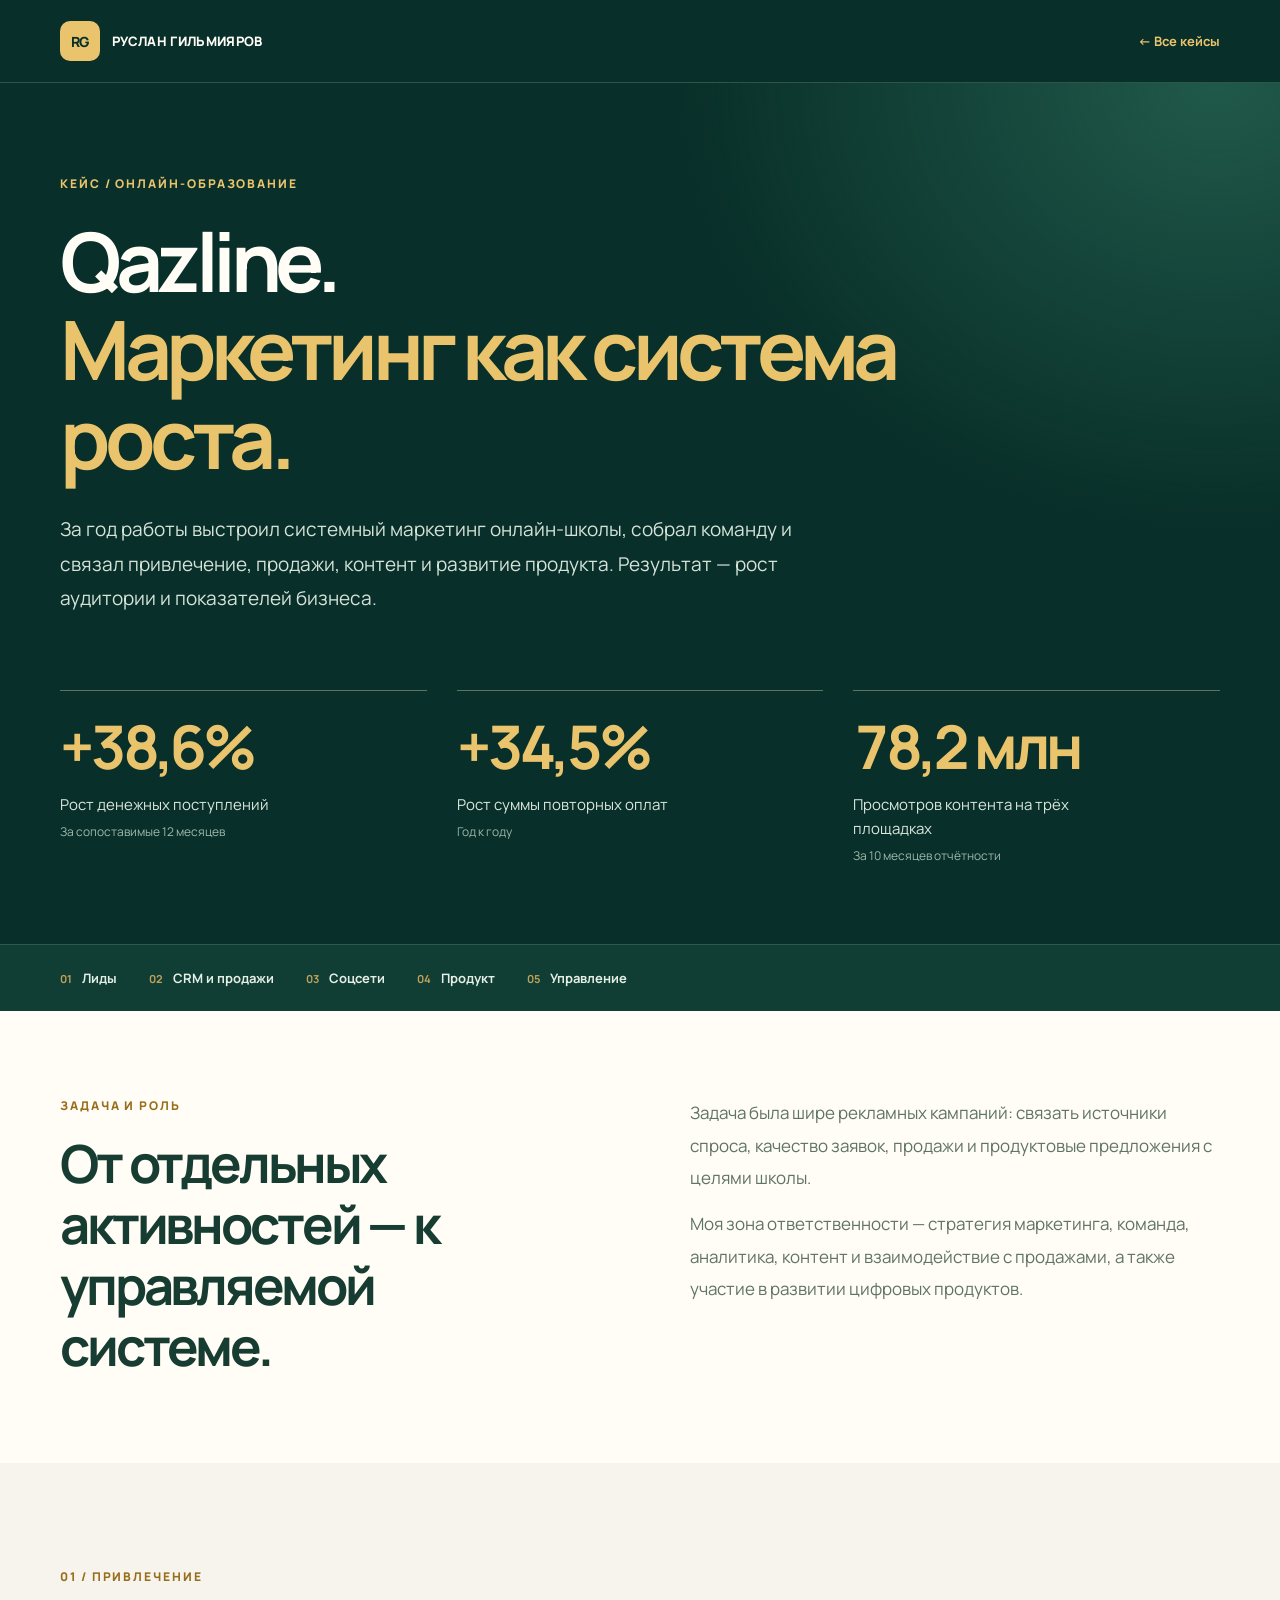
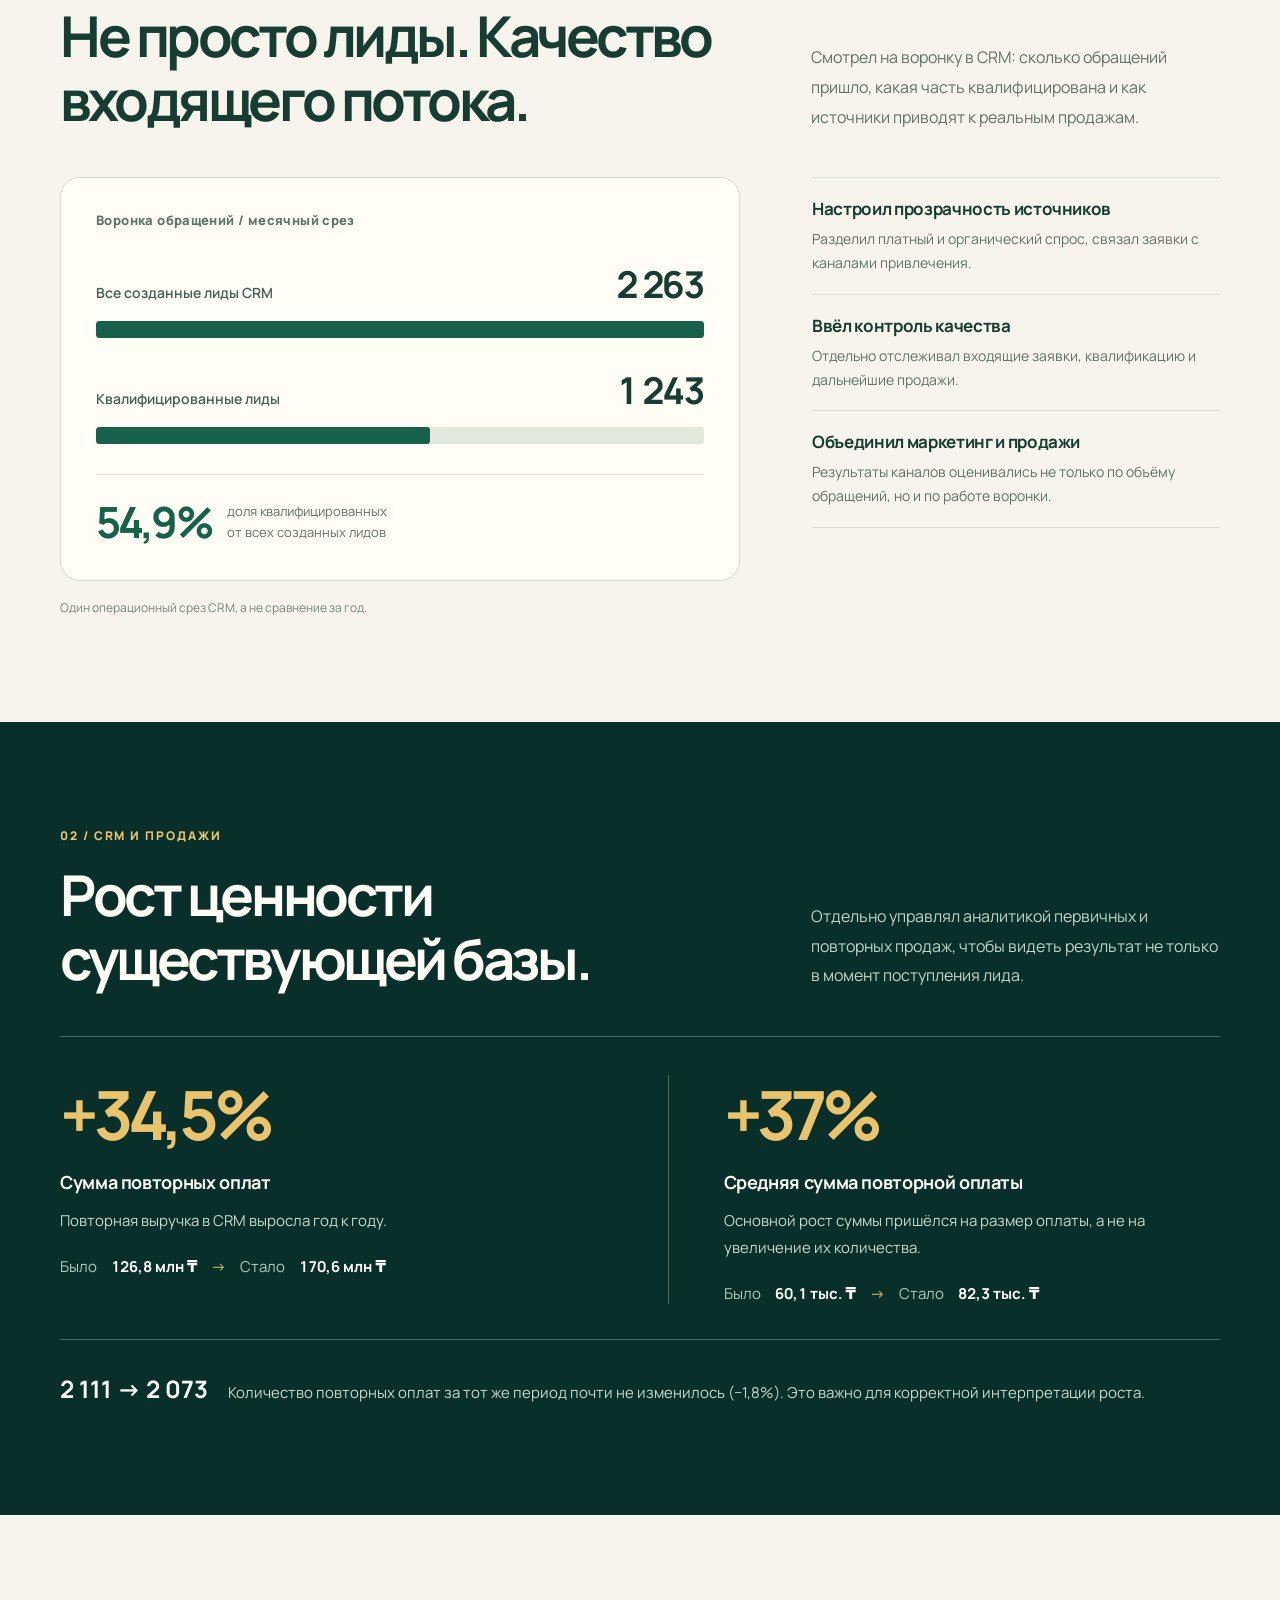
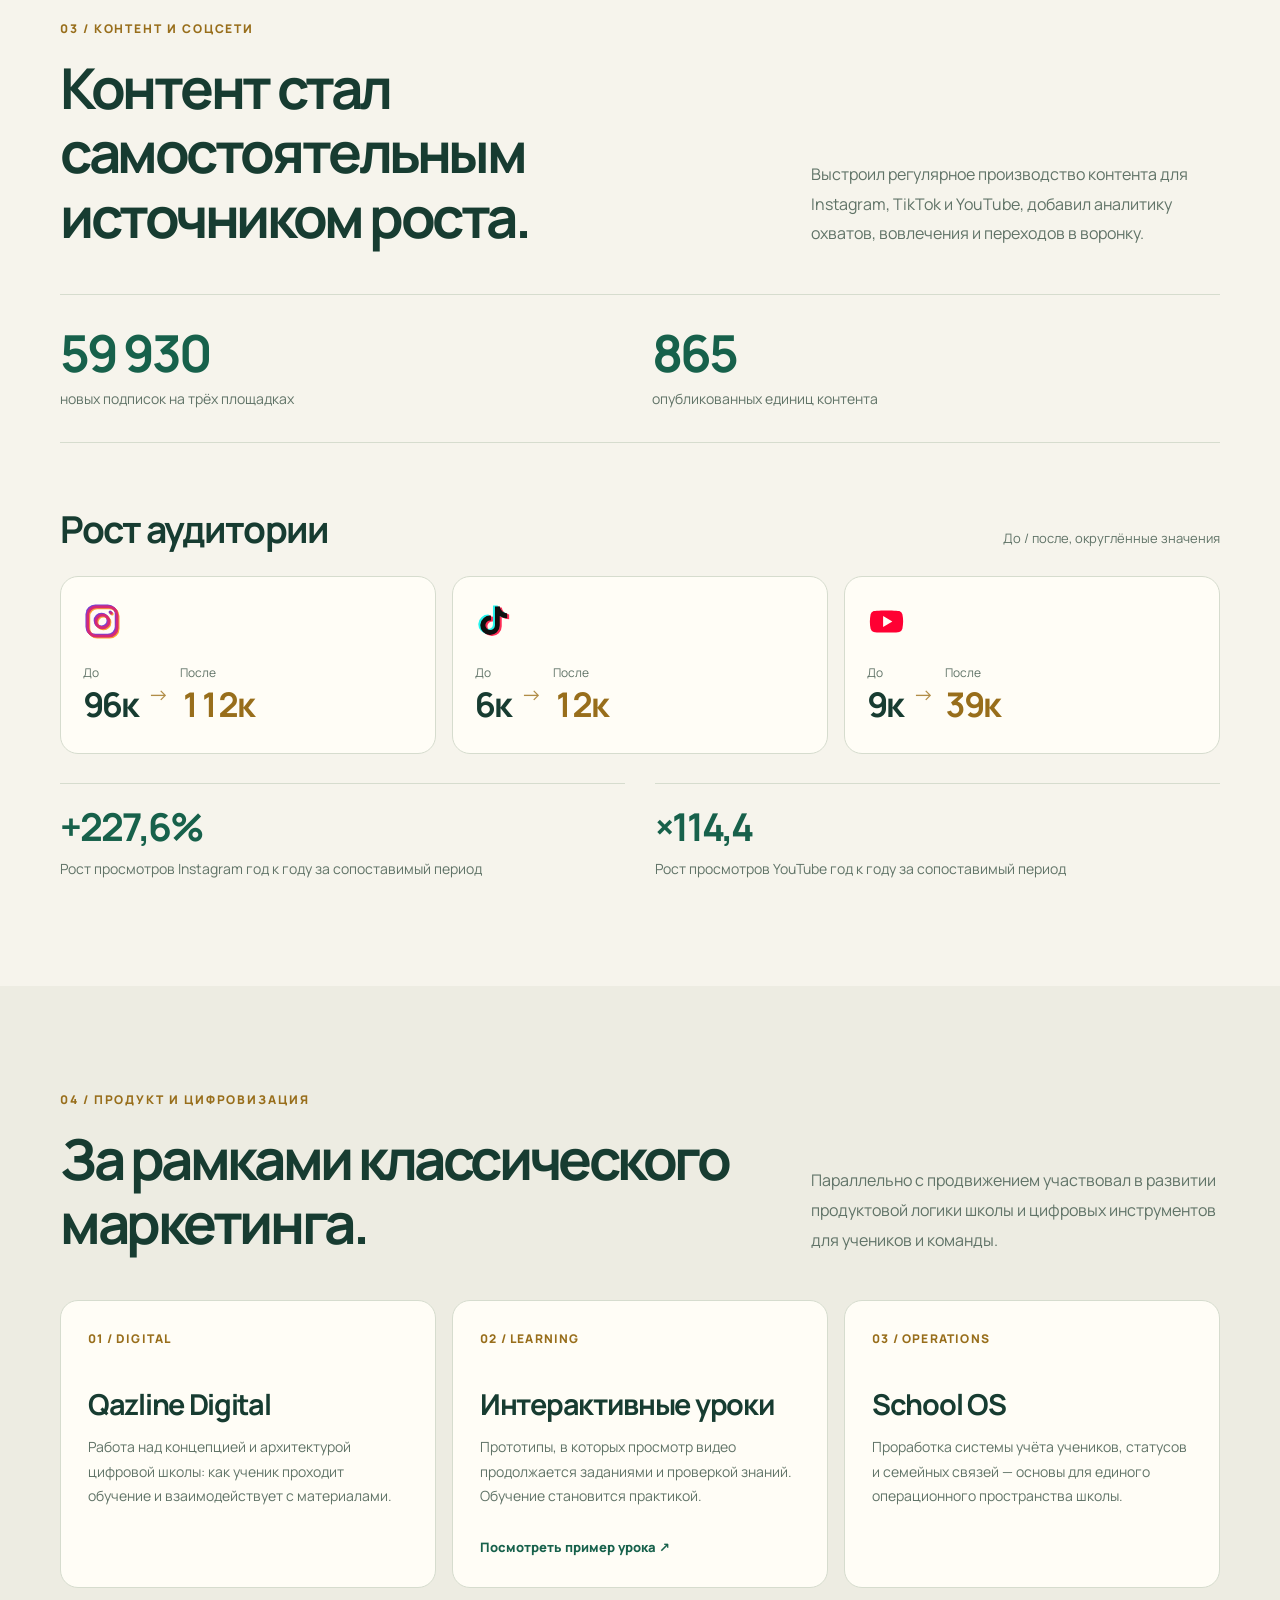
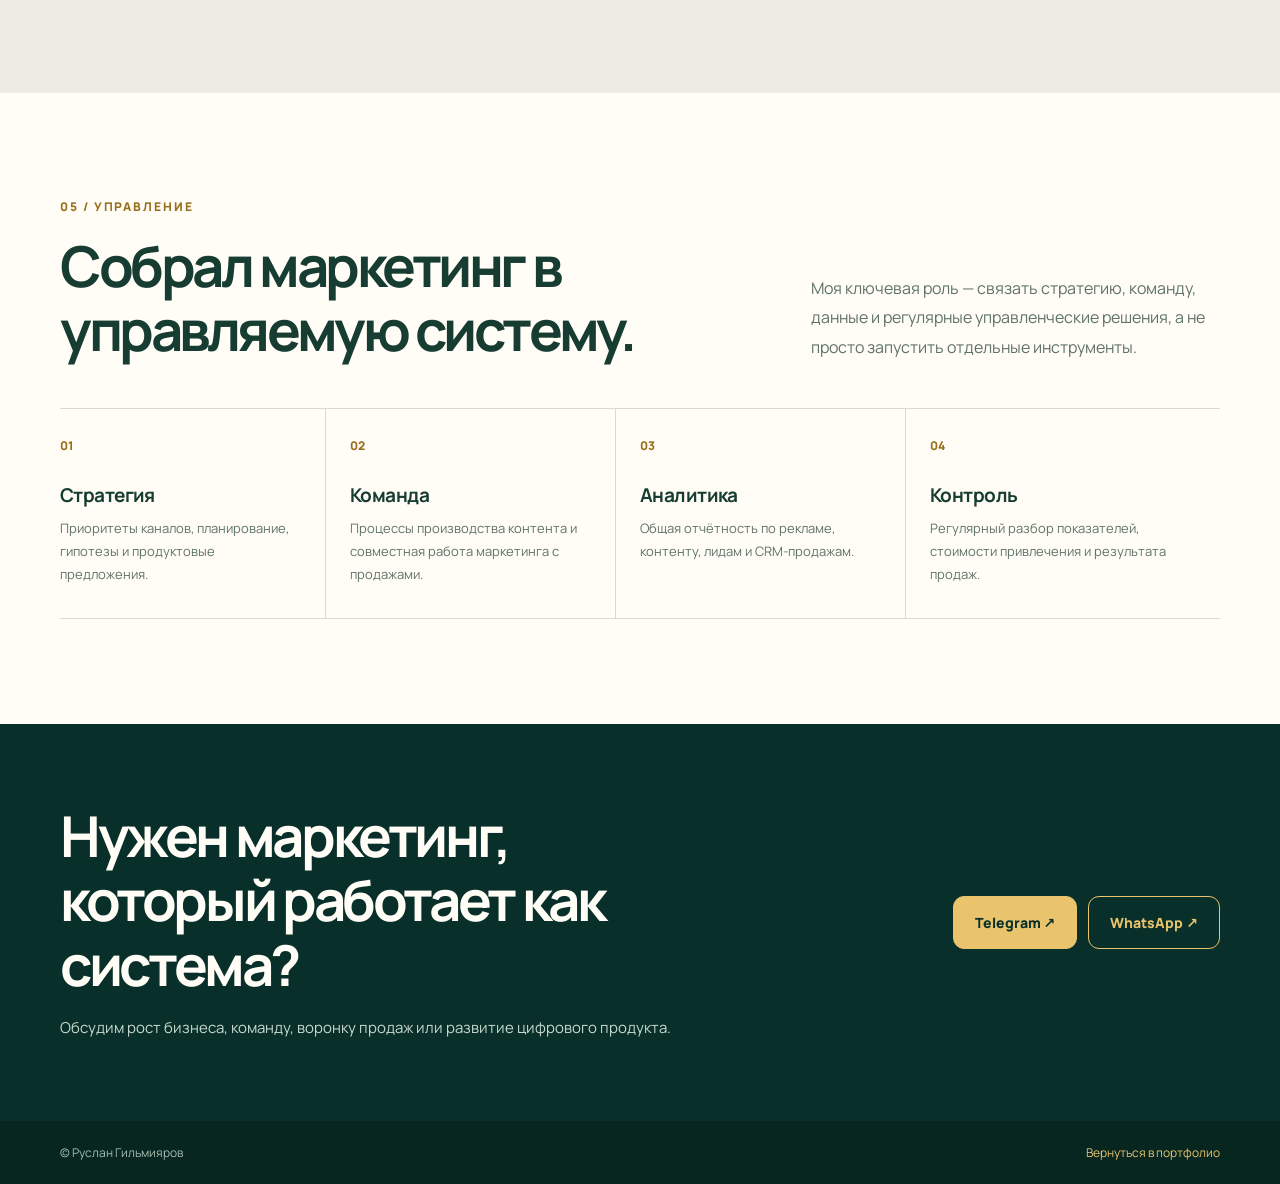
==== cases/qazline/index.html @ 99991730 "Restructure Qazline case around leads, CRM, social growth, product and management" ====
<!doctype html>
<html lang="ru">
<head>
  <meta charset="utf-8">
  <meta name="viewport" content="width=device-width, initial-scale=1">
  <meta name="theme-color" content="#082f29">
  <meta name="description" content="Qazline — кейс Руслана Гильмиярова: системный маркетинг онлайн-школы, лидогенерация, CRM и продажи, контент, цифровой продукт и команда.">
  <meta property="og:type" content="article">
  <meta property="og:locale" content="ru_RU">
  <meta property="og:url" content="https://gilmiyaroff.github.io/gilmiyarov/cases/qazline/">
  <meta property="og:title" content="Qazline — маркетинг как система роста">
  <meta property="og:description" content="Как выстраивал маркетинг онлайн-школы: от качества лидов и повторных продаж до контента и цифрового продукта.">
  <meta property="og:image" content="https://gilmiyaroff.github.io/gilmiyarov/og-image.PNG">
  <link rel="canonical" href="https://gilmiyaroff.github.io/gilmiyarov/cases/qazline/">
  <title>Qazline — кейс Руслана Гильмиярова</title>
  <link rel="preconnect" href="https://fonts.googleapis.com">
  <link rel="preconnect" href="https://fonts.gstatic.com" crossorigin>
  <link href="https://fonts.googleapis.com/css2?family=Manrope:wght@400;500;600;700;800&display=swap" rel="stylesheet">
  <style>
    :root{--pine:#082f29;--pine-2:#10483c;--pine-3:#17614b;--ink:#173c31;--muted:#607367;--gold:#eac46d;--gold-dark:#986e1b;--cream:#f6f4ec;--cream-2:#edece2;--line:#d6dcce;--white:#fffdf6;scroll-behavior:smooth}
    *,*:before,*:after{box-sizing:border-box}
    body{margin:0;background:var(--cream);color:var(--ink);font-family:Manrope,system-ui,-apple-system,"Segoe UI",sans-serif;-webkit-font-smoothing:antialiased}
    a{color:inherit;text-decoration:none}a:focus-visible{outline:3px solid var(--gold);outline-offset:5px}
    .wrap{width:min(1160px,calc(100% - 72px));margin-inline:auto}
    .top{background:var(--pine);color:var(--white);border-bottom:1px solid #2d5649}
    .top .wrap{display:flex;align-items:center;justify-content:space-between;gap:20px;min-height:82px}
    .brand{display:inline-flex;align-items:center;gap:12px;font-size:13px;font-weight:800;letter-spacing:.025em}
    .mark{display:grid;place-items:center;width:40px;height:40px;border-radius:10px;background:var(--gold);color:var(--pine);font-size:14px;letter-spacing:-.07em}
    .return{font-size:13px;font-weight:700;color:var(--gold);white-space:nowrap}
    .return:hover{color:#fff}
    .hero{color:var(--white);background:radial-gradient(ellipse 65% 80% at 95% 0%,#205949 0%,transparent 65%),var(--pine);padding:92px 0 79px;overflow:hidden}
    .eyebrow,.section-index{font-size:12px;font-weight:800;letter-spacing:.16em;text-transform:uppercase}
    .eyebrow{color:var(--gold);margin:0 0 25px}
    h1,h2,h3,p{margin-top:0}
    h1{max-width:1020px;font-size:clamp(47px,6.4vw,87px);letter-spacing:-.067em;line-height:1.08;margin:0}
    h1 span{color:var(--gold)}
    .hero-lead{max-width:780px;font-size:clamp(16px,1.7vw,19px);line-height:1.8;color:#d6e3d9;margin:30px 0 0}
    .hero-results{display:grid;grid-template-columns:repeat(3,minmax(0,1fr));gap:30px;margin-top:75px}
    .hero-stat{border-top:1px solid #5f745c;padding-top:22px;min-width:0}
    .hero-stat strong{display:block;font-size:clamp(39px,4.7vw,64px);letter-spacing:-.068em;line-height:1.12;color:var(--gold);font-variant-numeric:tabular-nums}
    .hero-stat p{max-width:280px;font-size:15px;line-height:1.6;color:#dbe7dd;margin:13px 0 0}
    .hero-stat small{display:block;margin-top:6px;color:#9eb8aa;font-size:12px;line-height:1.5}
    .jump{background:#103e34;color:#e4eee5;border-top:1px solid #31574d}
    .jump .wrap{display:flex;align-items:center;gap:32px;min-height:66px;overflow-x:auto;scrollbar-width:none}
    .jump .wrap::-webkit-scrollbar{display:none}
    .jump a{display:inline-flex;align-items:center;gap:10px;white-space:nowrap;font-size:13px;font-weight:700;padding:19px 0}
    .jump a:hover{color:var(--gold)}.jump span{color:#bfa15b;font-size:11px}
    .section{padding:105px 0;scroll-margin-top:30px}
    .section:nth-of-type(even){background:var(--cream-2)}
    .section-head{display:grid;grid-template-columns:minmax(0,1.25fr) minmax(250px,.75fr);gap:70px;align-items:end;margin-bottom:45px}
    .section-index{color:var(--gold-dark);display:block;margin:0 0 19px}
    .section h2{font-size:clamp(36px,4.4vw,61px);line-height:1.14;letter-spacing:-.061em;margin:0;max-width:780px}
    .section-head p{font-size:16px;line-height:1.85;color:var(--muted);margin:0}
    .story{padding:86px 0;background:var(--white)}
    .story-grid{display:grid;grid-template-columns:1fr 1fr;gap:100px;align-items:start}
    .story h2{font-size:clamp(37px,4.1vw,57px);letter-spacing:-.06em;line-height:1.16;margin:0}
    .story p{color:var(--muted);font-size:17px;line-height:1.9;margin:0}
    .story p+p{margin-top:14px}
    .leads-area{display:grid;grid-template-columns:minmax(0,1.25fr) minmax(0,.75fr);gap:72px;align-items:start}
    .funnel{padding:33px 35px 34px;background:var(--white);border:1px solid var(--line);border-radius:20px}
    .minor-title{font-weight:800;font-size:13px;letter-spacing:.03em;color:var(--muted);margin-bottom:30px}
    .funnel-line+.funnel-line{margin-top:27px}
    .funnel-label{display:flex;justify-content:space-between;align-items:baseline;gap:20px;margin-bottom:12px}
    .funnel-label span{font-size:14px;font-weight:600;color:#426053}
    .funnel-label strong{font-size:clamp(27px,3vw,37px);letter-spacing:-.06em;font-variant-numeric:tabular-nums}
    .funnel-track{height:17px;background:#e1e9db;border-radius:3px;overflow:hidden}
    .funnel-track b{display:block;height:100%;background:var(--pine-3);border-radius:3px}
    .funnel-line:first-of-type .funnel-track b{background:#9cbba7}
    .funnel-bottom{border-top:1px solid var(--line);margin-top:30px;padding-top:23px;display:flex;align-items:center;gap:15px}
    .funnel-bottom strong{font-size:43px;line-height:1.1;color:var(--pine-3);letter-spacing:-.06em}
    .funnel-bottom span{font-size:13px;line-height:1.6;color:var(--muted)}
    .subnote{font-size:12px!important;line-height:1.6!important;color:#78877d!important;margin:17px 0 0!important}
    .action-list{padding:0;margin:0;list-style:none;border-top:1px solid var(--line)}
    .action-list li{padding:19px 0;border-bottom:1px solid var(--line)}
    .action-list strong{display:block;font-size:17px;letter-spacing:-.02em;margin-bottom:7px}
    .action-list span{display:block;font-size:14px;line-height:1.7;color:var(--muted)}
    .sales{background:var(--pine)!important;color:var(--white)}
    .sales .section-index{color:var(--gold)}.sales .section-head p{color:#c0d4c7}
    .sales-main{display:grid;grid-template-columns:1fr 1fr;gap:55px;padding:38px 0 35px;border-top:1px solid #466b5e;border-bottom:1px solid #466b5e}
    .sales-main article{min-width:0}
    .sales-main article+article{border-left:1px solid #466b5e;padding-left:55px}
    .sales-main strong{display:block;color:var(--gold);font-size:clamp(48px,5.3vw,73px);letter-spacing:-.075em;line-height:1.15}
    .sales-main h3{font-size:18px;letter-spacing:-.02em;margin:17px 0 13px}
    .sales-main p{font-size:15px;line-height:1.8;color:#c7d9cd;margin:0}
    .before-after{display:flex;align-items:center;gap:14px;flex-wrap:wrap;margin-top:22px;font-size:15px}
    .before-after span{color:#adccba}.before-after b{color:#fff;font-variant-numeric:tabular-nums}
    .before-after i{font-style:normal;color:var(--gold)}
    .sales-note{display:flex;align-items:baseline;gap:20px;margin-top:27px;color:#c7d9cd;font-size:15px;line-height:1.8}
    .sales-note b{font-size:24px;white-space:nowrap;color:#fff}
    .social{background:var(--cream)!important}
    .social-proof{display:grid;grid-template-columns:repeat(2,minmax(0,1fr));gap:24px;padding:29px 0 34px;border-top:1px solid var(--line);border-bottom:1px solid var(--line)}
    .social-proof strong{display:block;color:var(--pine-3);font-size:clamp(34px,4vw,51px);letter-spacing:-.06em;line-height:1.12}
    .social-proof span{display:block;color:var(--muted);font-size:14px;margin-top:8px}
    .subhead{display:flex;justify-content:space-between;align-items:baseline;gap:16px;margin:64px 0 24px}
    .subhead h3{font-size:clamp(27px,2.9vw,39px);line-height:1.2;letter-spacing:-.05em;margin:0}
    .subhead p{font-size:13px;color:var(--muted);margin:0}
    .social-grid{display:grid;grid-template-columns:repeat(3,minmax(0,1fr));gap:16px}
    .social-card{border:1px solid var(--line);background:var(--white);border-radius:18px;padding:25px 22px 29px;min-width:0}
    .social-logo{width:39px;height:39px;display:grid;place-items:center;margin-bottom:23px}
    .social-logo svg{display:block;width:37px;height:37px}
    .instagram{color:#d62976}.instagram svg{filter:drop-shadow(1px 1px 0 #f9a536) drop-shadow(-1px -1px 0 #7c3fcf)}
    .tiktok{color:#101010}.tiktok svg{filter:drop-shadow(-2px -1px 0 #25f4ee) drop-shadow(2px 1px 0 #fe2c55)}
    .youtube{color:#ff0033}
    .follow-compare{display:flex;align-items:end;gap:11px;flex-wrap:wrap}
    .follow-compare div{min-width:0}
    .follow-compare span{display:block;color:var(--muted);font-size:12px;margin-bottom:4px}
    .follow-compare strong{font-size:clamp(24px,2.9vw,34px);letter-spacing:-.06em;line-height:1.16;white-space:nowrap;font-variant-numeric:tabular-nums}
    .follow-compare div:last-child strong{color:var(--gold-dark)}
    .follow-compare i{color:#b18d47;font-size:21px;font-style:normal;align-self:center}
    .social-views{margin-top:29px;display:grid;grid-template-columns:1fr 1fr;gap:30px}
    .view-stat{padding-top:20px;border-top:1px solid var(--line)}
    .view-stat strong{font-size:clamp(29px,3vw,42px);line-height:1.2;letter-spacing:-.055em;color:var(--pine-3)}
    .view-stat span{display:block;margin-top:7px;color:var(--muted);font-size:14px;line-height:1.7}
    .product{background:var(--cream-2)!important}
    .product-list{display:grid;grid-template-columns:repeat(3,minmax(0,1fr));gap:16px}
    .product-item{padding:29px 27px 31px;background:var(--white);border:1px solid var(--line);border-radius:18px;display:flex;flex-direction:column;min-height:288px}
    .product-item .count{font-size:12px;font-weight:800;color:var(--gold-dark);letter-spacing:.1em}
    .product-item h3{font-size:clamp(22px,2.25vw,29px);letter-spacing:-.045em;line-height:1.25;margin:39px 0 13px}
    .product-item p{font-size:14px;line-height:1.75;color:var(--muted);margin:0}
    .product-item a{font-size:13px;font-weight:800;color:var(--pine-3);margin-top:auto;padding-top:19px}
    .system{background:var(--white)!important}
    .system-flow{display:grid;grid-template-columns:repeat(4,minmax(0,1fr));gap:0;border-top:1px solid var(--line);border-bottom:1px solid var(--line)}
    .system-step{padding:28px 28px 32px 0;min-width:0}
    .system-step:not(:last-child){border-right:1px solid var(--line);margin-right:24px}
    .system-step .no{display:block;font-size:12px;font-weight:800;color:var(--gold-dark);margin-bottom:29px}
    .system-step h3{font-size:19px;line-height:1.3;letter-spacing:-.03em;margin:0 0 10px}
    .system-step p{font-size:13px;line-height:1.75;color:var(--muted);margin:0}
    .closing{padding:80px 0;background:var(--pine);color:var(--white)}
    .closing .wrap{display:flex;align-items:center;justify-content:space-between;gap:40px}
    .closing h2{max-width:610px;font-size:clamp(33px,4.4vw,59px);letter-spacing:-.06em;line-height:1.15;margin:0 0 16px}
    .closing p{font-size:15px;color:#c6d8cc;line-height:1.8;max-width:620px;margin:0}
    .actions{display:flex;flex-wrap:wrap;gap:11px}
    .btn{min-height:53px;display:inline-flex;align-items:center;justify-content:center;padding:12px 21px;border:1px solid var(--gold);border-radius:11px;font-weight:800;font-size:14px;white-space:nowrap;transition:transform .2s,background .2s}
    .btn:hover{transform:translateY(-2px)}.btn.primary{background:var(--gold);color:var(--pine)}.btn.secondary{color:var(--gold)}
    .foot{padding:23px 0;background:#06261f;color:#a7bdaf;font-size:12px}
    .foot .wrap{display:flex;align-items:center;justify-content:space-between;gap:20px}.foot a{color:var(--gold)}
    @media(max-width:950px){.wrap{width:min(100% - 44px,1160px)}.section-head{gap:40px}.leads-area{gap:32px}.story-grid{gap:50px}.product-item{padding:25px 20px}.system-step{padding-right:17px}.system-step:not(:last-child){margin-right:17px}}
    @media(max-width:720px){.wrap{width:calc(100% - 38px)}.hero{padding:65px 0 63px}.hero-results{gap:15px;margin-top:54px}.hero-stat strong{font-size:clamp(29px,6vw,41px)}.hero-stat p{font-size:12px}.hero-stat small{font-size:11px}.jump .wrap{gap:24px}.story,.section{padding:67px 0}.story-grid,.section-head,.leads-area{grid-template-columns:1fr;gap:26px}.section-head{margin-bottom:31px}.story p{font-size:15px}.sales-main{gap:25px}.sales-main article+article{padding-left:25px}.social-grid{gap:9px}.social-card{padding:19px 12px 23px}.social-logo{margin-bottom:18px}.follow-compare{gap:5px}.follow-compare strong{font-size:clamp(22px,4.2vw,29px)}.follow-compare span{font-size:11px}.follow-compare i{font-size:16px}.product-list{grid-template-columns:1fr}.product-item{min-height:0;padding:25px}.product-item h3{margin:23px 0 9px}.system-flow{grid-template-columns:repeat(2,minmax(0,1fr))}.system-step{padding:25px 15px 25px 0}.system-step:not(:last-child){margin-right:0;border-right:0}.system-step:nth-child(odd){border-right:1px solid var(--line);padding-right:20px}.system-step:nth-child(even){padding-left:20px}.system-step:nth-child(-n+2){border-bottom:1px solid var(--line)}.system-step .no{margin-bottom:15px}.closing .wrap{flex-direction:column;align-items:flex-start}.closing{padding:68px 0}}
    @media(max-width:480px){.top .wrap{min-height:69px}.brand{font-size:11px;gap:8px}.mark{width:34px;height:34px;font-size:12px}.return{font-size:11px}.hero h1{font-size:clamp(42px,10vw,54px)}.hero-lead{font-size:15px;line-height:1.75}.hero-results{grid-template-columns:1fr 1fr;row-gap:21px}.hero-stat:last-child{grid-column:1/-1}.hero-stat:last-child strong{font-size:43px}.hero-stat{padding-top:16px}.hero-stat strong{font-size:clamp(34px,8vw,42px)}.section h2,.story h2{font-size:clamp(34px,9vw,45px)}.funnel{padding:25px 21px}.funnel-label strong{font-size:30px}.sales-main{grid-template-columns:1fr;gap:32px}.sales-main article+article{padding-left:0;border-left:0;border-top:1px solid #466b5e;padding-top:30px}.sales-main strong{font-size:58px}.sales-note{flex-direction:column;gap:6px}.social-grid{gap:6px}.social-card{padding:17px 7px;border-radius:12px}.social-logo{width:30px;height:30px;margin-bottom:14px}.social-logo svg{width:29px;height:29px}.follow-compare{flex-direction:column;align-items:flex-start;gap:3px}.follow-compare div{display:flex;gap:5px;align-items:baseline}.follow-compare span{margin:0;font-size:10px}.follow-compare strong{font-size:clamp(20px,5vw,25px)}.follow-compare i{transform:rotate(90deg);font-size:13px;margin-left:15px;line-height:1}.subhead{align-items:flex-start;flex-direction:column;gap:8px;margin-top:48px}.social-proof{gap:14px}.social-proof strong{font-size:32px}.social-views{gap:15px}.view-stat strong{font-size:29px}.view-stat span{font-size:12px}.foot .wrap{flex-wrap:wrap}}
    @media(prefers-reduced-motion:reduce){:root{scroll-behavior:auto}.btn{transition:none}}
  </style>
</head>
<body>
  <header class="top">
    <div class="wrap">
      <a class="brand" href="../../" aria-label="Руслан Гильмияров — портфолио"><span class="mark" aria-hidden="true">RG</span><span>РУСЛАН ГИЛЬМИЯРОВ</span></a>
      <a class="return" href="../../#cases">← Все кейсы</a>
    </div>
  </header>
  <main>
    <section class="hero" aria-labelledby="title">
      <div class="wrap">
        <p class="eyebrow">Кейс / Онлайн-образование</p>
        <h1 id="title">Qazline.<br><span>Маркетинг как система роста.</span></h1>
        <p class="hero-lead">За год работы выстроил системный маркетинг онлайн-школы, собрал команду и связал привлечение, продажи, контент и развитие продукта. Результат — рост аудитории и показателей бизнеса.</p>
        <div class="hero-results" aria-label="Ключевые результаты">
          <div class="hero-stat"><strong>+38,6%</strong><p>Рост денежных поступлений</p><small>За сопоставимые 12 месяцев</small></div>
          <div class="hero-stat"><strong>+34,5%</strong><p>Рост суммы повторных оплат</p><small>Год к году</small></div>
          <div class="hero-stat"><strong>78,2 млн</strong><p>Просмотров контента на трёх площадках</p><small>За 10 месяцев отчётности</small></div>
        </div>
      </div>
    </section>
    <nav class="jump" aria-label="Разделы кейса"><div class="wrap">
      <a href="#leads"><span>01</span> Лиды</a>
      <a href="#sales"><span>02</span> CRM и продажи</a>
      <a href="#social"><span>03</span> Соцсети</a>
      <a href="#product"><span>04</span> Продукт</a>
      <a href="#system"><span>05</span> Управление</a>
    </div></nav>
    <section class="story" aria-labelledby="story-title">
      <div class="wrap story-grid">
        <div><span class="section-index">Задача и роль</span><h2 id="story-title">От отдельных активностей — к управляемой системе.</h2></div>
        <div>
          <p>Задача была шире рекламных кампаний: связать источники спроса, качество заявок, продажи и продуктовые предложения с целями школы.</p>
          <p>Моя зона ответственности — стратегия маркетинга, команда, аналитика, контент и взаимодействие с продажами, а также участие в развитии цифровых продуктов.</p>
        </div>
      </div>
    </section>
    <section class="section" id="leads" aria-labelledby="leads-title">
      <div class="wrap">
        <div class="section-head">
          <div><span class="section-index">01 / Привлечение</span><h2 id="leads-title">Не просто лиды. Качество входящего потока.</h2></div>
          <p>Смотрел на воронку в CRM: сколько обращений пришло, какая часть квалифицирована и как источники приводят к реальным продажам.</p>
        </div>
        <div class="leads-area">
          <div>
            <div class="funnel" aria-label="Пример месячной воронки лидов">
              <div class="minor-title">Воронка обращений / месячный срез</div>
              <div class="funnel-line">
                <div class="funnel-label"><span>Все созданные лиды CRM</span><strong>2 263</strong></div>
                <div class="funnel-track"><b style="width:100%"></b></div>
              </div>
              <div class="funnel-line">
                <div class="funnel-label"><span>Квалифицированные лиды</span><strong>1 243</strong></div>
                <div class="funnel-track"><b style="width:54.9%"></b></div>
              </div>
              <div class="funnel-bottom"><strong>54,9%</strong><span>доля квалифицированных<br>от всех созданных лидов</span></div>
            </div>
            <p class="subnote">Один операционный срез CRM, а не сравнение за год.</p>
          </div>
          <ul class="action-list" aria-label="Что было сделано с лидогенерацией">
            <li><strong>Настроил прозрачность источников</strong><span>Разделил платный и органический спрос, связал заявки с каналами привлечения.</span></li>
            <li><strong>Ввёл контроль качества</strong><span>Отдельно отслеживал входящие заявки, квалификацию и дальнейшие продажи.</span></li>
            <li><strong>Объединил маркетинг и продажи</strong><span>Результаты каналов оценивались не только по объёму обращений, но и по работе воронки.</span></li>
          </ul>
        </div>
      </div>
    </section>
    <section class="section sales" id="sales" aria-labelledby="sales-title">
      <div class="wrap">
        <div class="section-head"><div><span class="section-index">02 / CRM и продажи</span><h2 id="sales-title">Рост ценности существующей базы.</h2></div><p>Отдельно управлял аналитикой первичных и повторных продаж, чтобы видеть результат не только в момент поступления лида.</p></div>
        <div class="sales-main">
          <article>
            <strong>+34,5%</strong>
            <h3>Сумма повторных оплат</h3>
            <p>Повторная выручка в CRM выросла год к году.</p>
            <div class="before-after"><span>Было</span><b>126,8 млн ₸</b><i>→</i><span>Стало</span><b>170,6 млн ₸</b></div>
          </article>
          <article>
            <strong>+37%</strong>
            <h3>Средняя сумма повторной оплаты</h3>
            <p>Основной рост суммы пришёлся на размер оплаты, а не на увеличение их количества.</p>
            <div class="before-after"><span>Было</span><b>60,1 тыс. ₸</b><i>→</i><span>Стало</span><b>82,3 тыс. ₸</b></div>
          </article>
        </div>
        <div class="sales-note"><b>2 111 → 2 073</b><span>Количество повторных оплат за тот же период почти не изменилось (−1,8%). Это важно для корректной интерпретации роста.</span></div>
      </div>
    </section>
    <section class="section social" id="social" aria-labelledby="social-title">
      <div class="wrap">
        <div class="section-head"><div><span class="section-index">03 / Контент и соцсети</span><h2 id="social-title">Контент стал самостоятельным источником роста.</h2></div><p>Выстроил регулярное производство контента для Instagram, TikTok и YouTube, добавил аналитику охватов, вовлечения и переходов в воронку.</p></div>
        <div class="social-proof">
          <div><strong>59 930</strong><span>новых подписок на трёх площадках</span></div>
          <div><strong>865</strong><span>опубликованных единиц контента</span></div>
        </div>
        <div class="subhead"><h3>Рост аудитории</h3><p>До / после, округлённые значения</p></div>
        <div class="social-grid">
          <article class="social-card" aria-label="Instagram: 96 тысяч до, 112 тысяч после">
            <div class="social-logo instagram" role="img" aria-label="Instagram"><svg viewBox="0 0 24 24" fill="none" stroke="currentColor" stroke-width="1.8" stroke-linecap="round" stroke-linejoin="round" aria-hidden="true"><rect x="2.5" y="2.5" width="19" height="19" rx="5.5"/><circle cx="12" cy="12" r="4.2"/><circle cx="17.6" cy="6.5" r="1" fill="currentColor" stroke="none"/></svg></div>
            <div class="follow-compare"><div><span>До</span><strong>96к</strong></div><i aria-hidden="true">→</i><div><span>После</span><strong>112к</strong></div></div>
          </article>
          <article class="social-card" aria-label="TikTok: 6 тысяч до, 12 тысяч после">
            <div class="social-logo tiktok" role="img" aria-label="TikTok"><svg viewBox="0 0 24 24" fill="currentColor" aria-hidden="true"><path d="M15.4 2.3h-3.1v12.1a3.1 3.1 0 1 1-2.6-3.05V8.2a6.3 6.3 0 1 0 5.7 6.25V8.4a8.1 8.1 0 0 0 4.8 1.55V6.8a5.2 5.2 0 0 1-4.8-4.5Z"/></svg></div>
            <div class="follow-compare"><div><span>До</span><strong>6к</strong></div><i aria-hidden="true">→</i><div><span>После</span><strong>12к</strong></div></div>
          </article>
          <article class="social-card" aria-label="YouTube: 9 тысяч до, 39 тысяч после">
            <div class="social-logo youtube" role="img" aria-label="YouTube"><svg viewBox="0 0 24 24" fill="currentColor" aria-hidden="true"><path d="M22.3 7.3a2.9 2.9 0 0 0-2-2.05C18.5 4.8 12 4.8 12 4.8s-6.5 0-8.3.45a2.9 2.9 0 0 0-2 2.05A30.3 30.3 0 0 0 1.2 12c0 1.57.17 3.15.5 4.7a2.9 2.9 0 0 0 2 2.05c1.8.45 8.3.45 8.3.45s6.5 0 8.3-.45a2.9 2.9 0 0 0 2-2.05 30.3 30.3 0 0 0 .5-4.7c0-1.57-.17-3.15-.5-4.7ZM9.8 15.5v-7l6 3.5-6 3.5Z"/></svg></div>
            <div class="follow-compare"><div><span>До</span><strong>9к</strong></div><i aria-hidden="true">→</i><div><span>После</span><strong>39к</strong></div></div>
          </article>
        </div>
        <div class="social-views">
          <div class="view-stat"><strong>+227,6%</strong><span>Рост просмотров Instagram год к году за сопоставимый период</span></div>
          <div class="view-stat"><strong>×114,4</strong><span>Рост просмотров YouTube год к году за сопоставимый период</span></div>
        </div>
      </div>
    </section>
    <section class="section product" id="product" aria-labelledby="product-title">
      <div class="wrap">
        <div class="section-head"><div><span class="section-index">04 / Продукт и цифровизация</span><h2 id="product-title">За рамками классического маркетинга.</h2></div><p>Параллельно с продвижением участвовал в развитии продуктовой логики школы и цифровых инструментов для учеников и команды.</p></div>
        <div class="product-list">
          <article class="product-item"><span class="count">01 / DIGITAL</span><h3>Qazline Digital</h3><p>Работа над концепцией и архитектурой цифровой школы: как ученик проходит обучение и взаимодействует с материалами.</p></article>
          <article class="product-item"><span class="count">02 / LEARNING</span><h3>Интерактивные уроки</h3><p>Прототипы, в которых просмотр видео продолжается заданиями и проверкой знаний. Обучение становится практикой.</p><a href="https://gilmiyaroff.github.io/qazline_test/" target="_blank" rel="noopener noreferrer">Посмотреть пример урока ↗</a></article>
          <article class="product-item"><span class="count">03 / OPERATIONS</span><h3>School OS</h3><p>Проработка системы учёта учеников, статусов и семейных связей — основы для единого операционного пространства школы.</p></article>
        </div>
      </div>
    </section>
    <section class="section system" id="system" aria-labelledby="system-title">
      <div class="wrap">
        <div class="section-head"><div><span class="section-index">05 / Управление</span><h2 id="system-title">Собрал маркетинг в управляемую систему.</h2></div><p>Моя ключевая роль — связать стратегию, команду, данные и регулярные управленческие решения, а не просто запустить отдельные инструменты.</p></div>
        <div class="system-flow">
          <div class="system-step"><span class="no">01</span><h3>Стратегия</h3><p>Приоритеты каналов, планирование, гипотезы и продуктовые предложения.</p></div>
          <div class="system-step"><span class="no">02</span><h3>Команда</h3><p>Процессы производства контента и совместная работа маркетинга с продажами.</p></div>
          <div class="system-step"><span class="no">03</span><h3>Аналитика</h3><p>Общая отчётность по рекламе, контенту, лидам и CRM-продажам.</p></div>
          <div class="system-step"><span class="no">04</span><h3>Контроль</h3><p>Регулярный разбор показателей, стоимости привлечения и результата продаж.</p></div>
        </div>
      </div>
    </section>
    <section class="closing" aria-labelledby="closing-title">
      <div class="wrap"><div><h2 id="closing-title">Нужен маркетинг, который работает как система?</h2><p>Обсудим рост бизнеса, команду, воронку продаж или развитие цифрового продукта.</p></div><div class="actions"><a class="btn primary" href="https://t.me/bul_gilmiyarov" target="_blank" rel="noopener noreferrer">Telegram ↗</a><a class="btn secondary" href="https://wa.me/77087778873" target="_blank" rel="noopener noreferrer">WhatsApp ↗</a></div></div>
    </section>
  </main>
  <footer class="foot"><div class="wrap"><span>© Руслан Гильмияров</span><a href="../../">Вернуться в портфолио</a></div></footer>
</body>
</html>
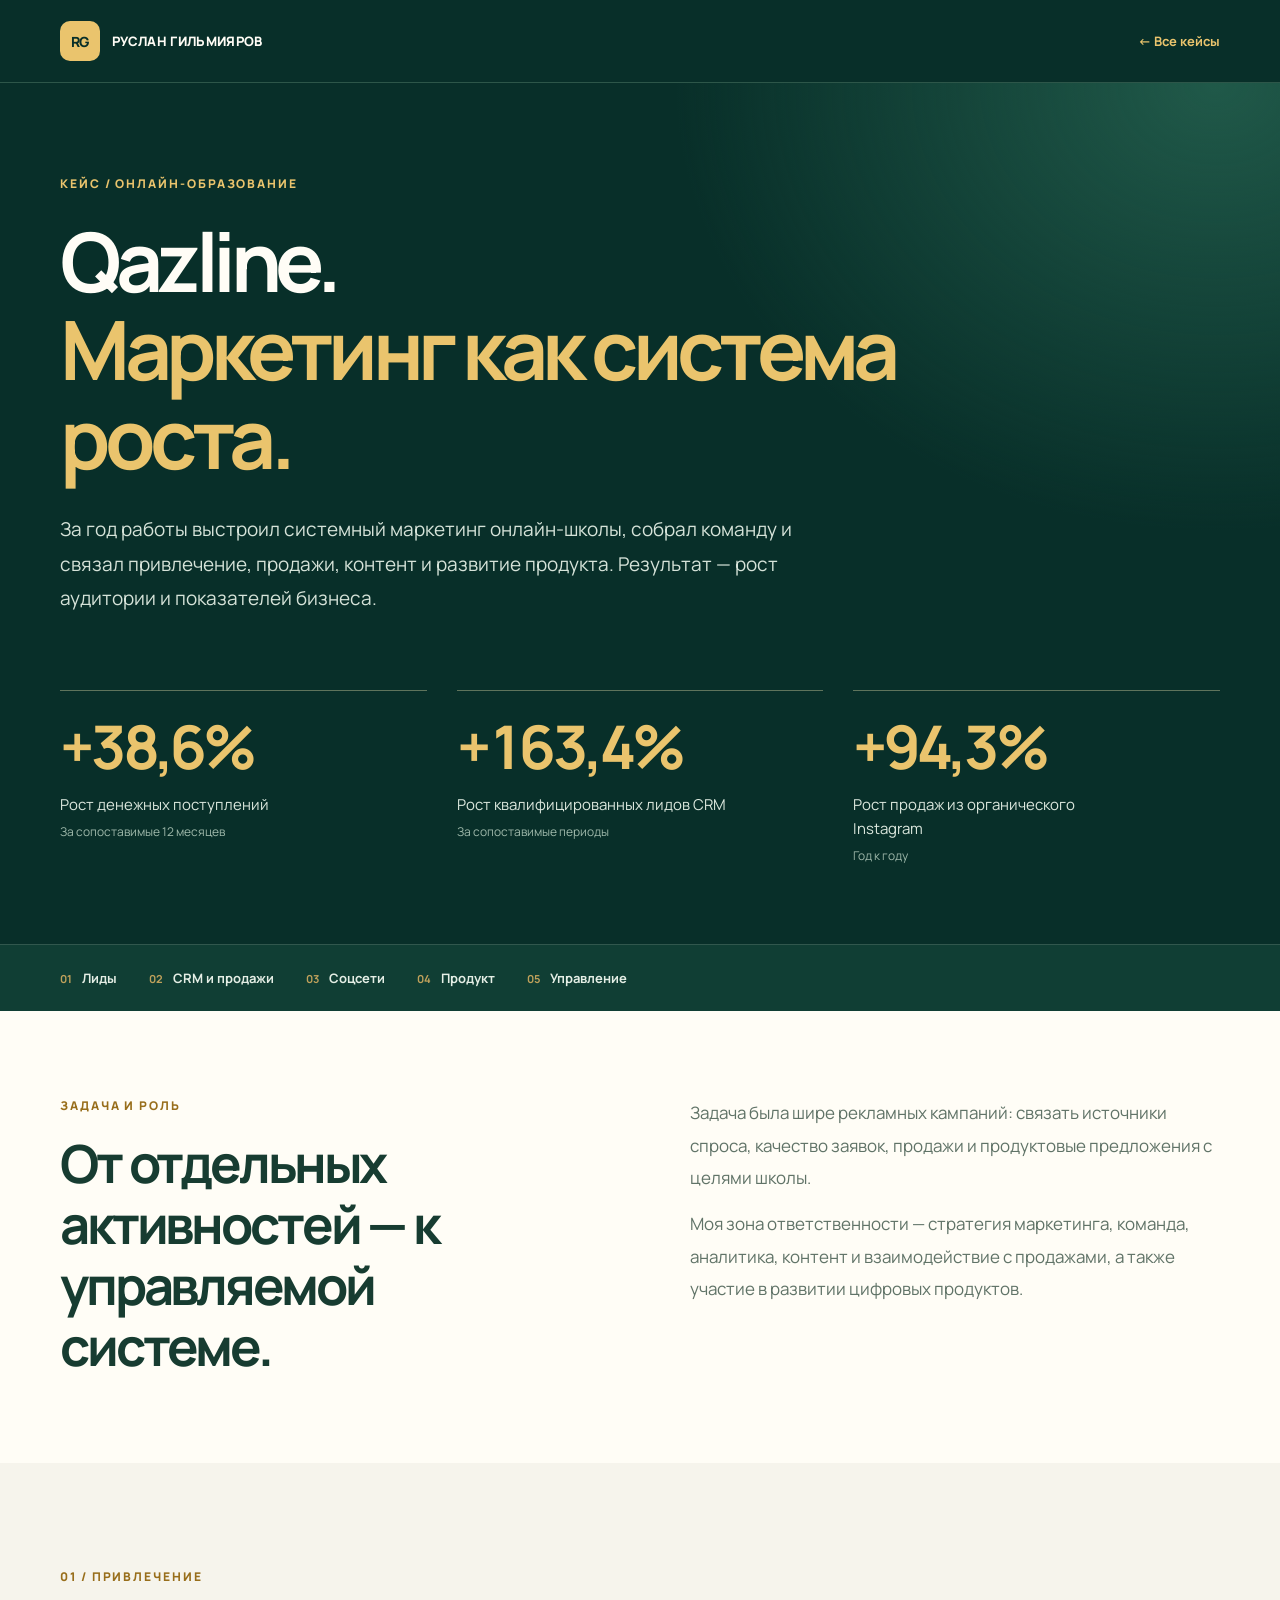
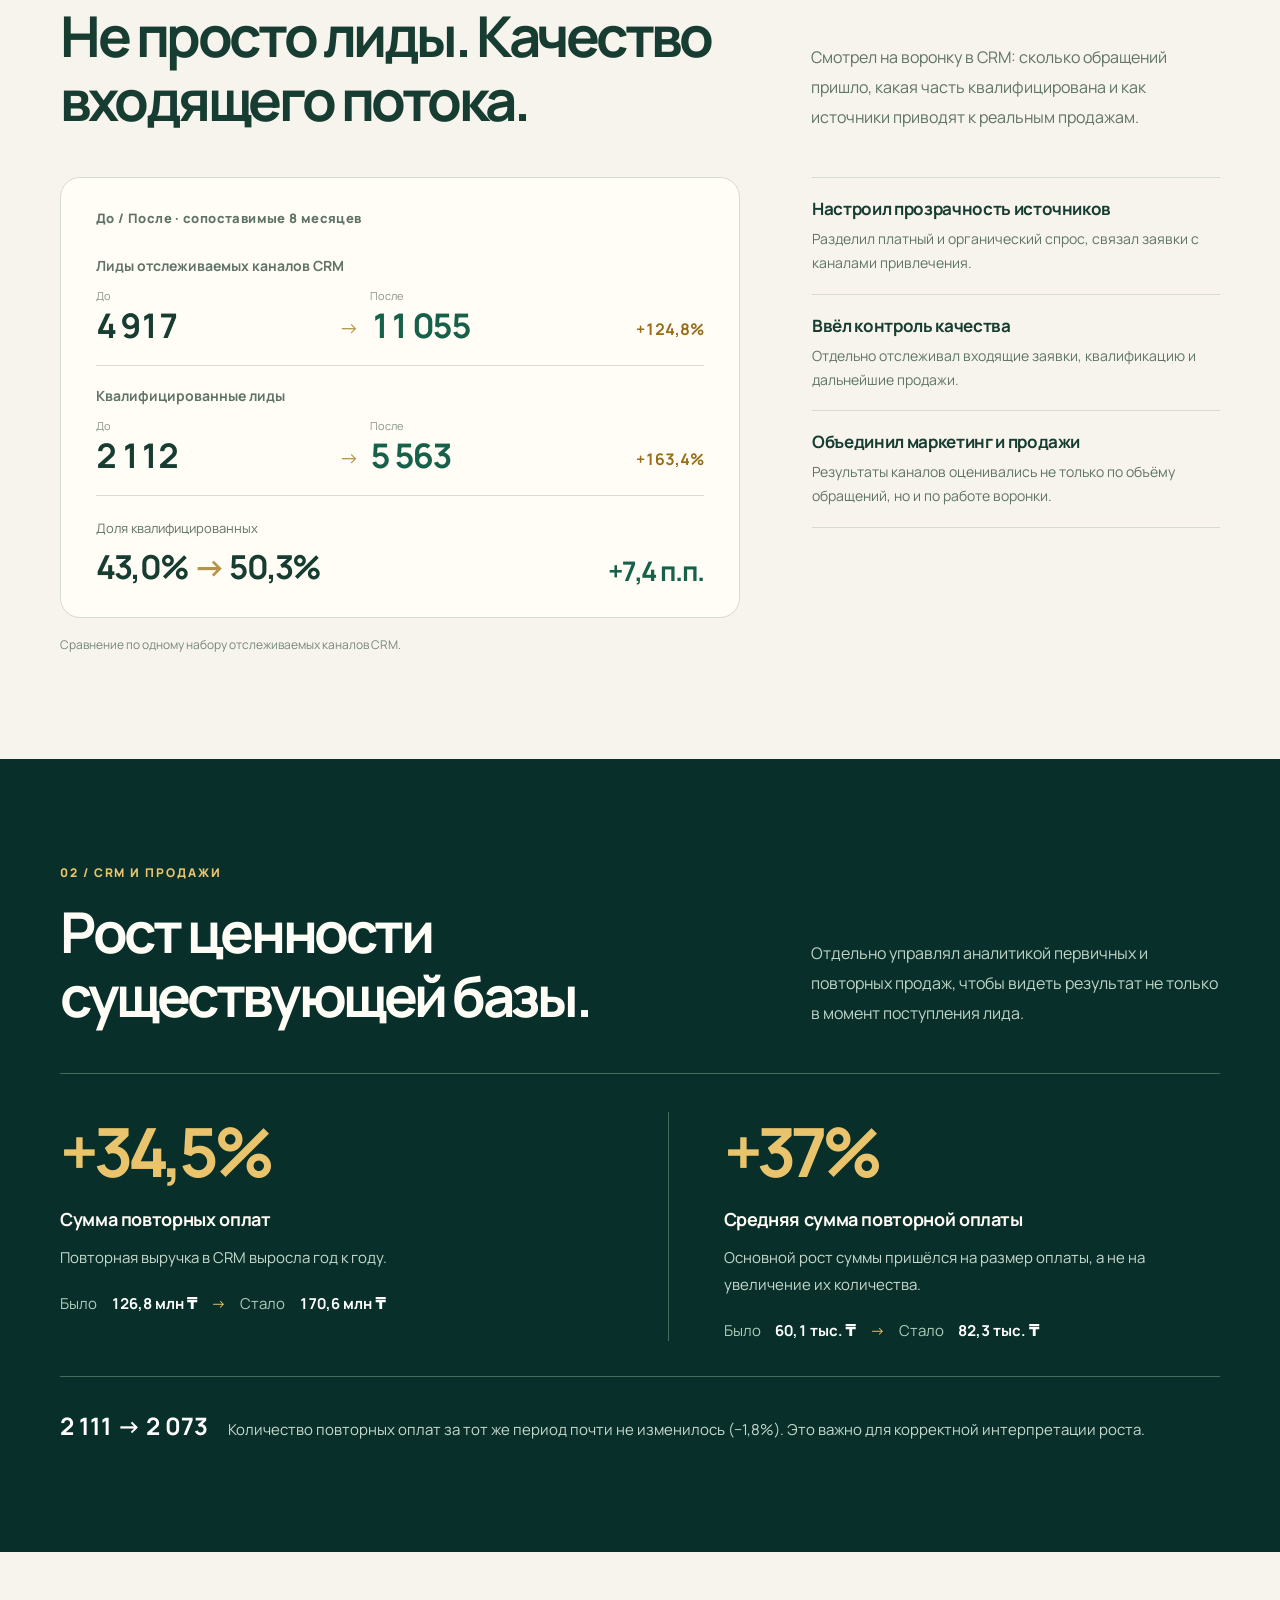
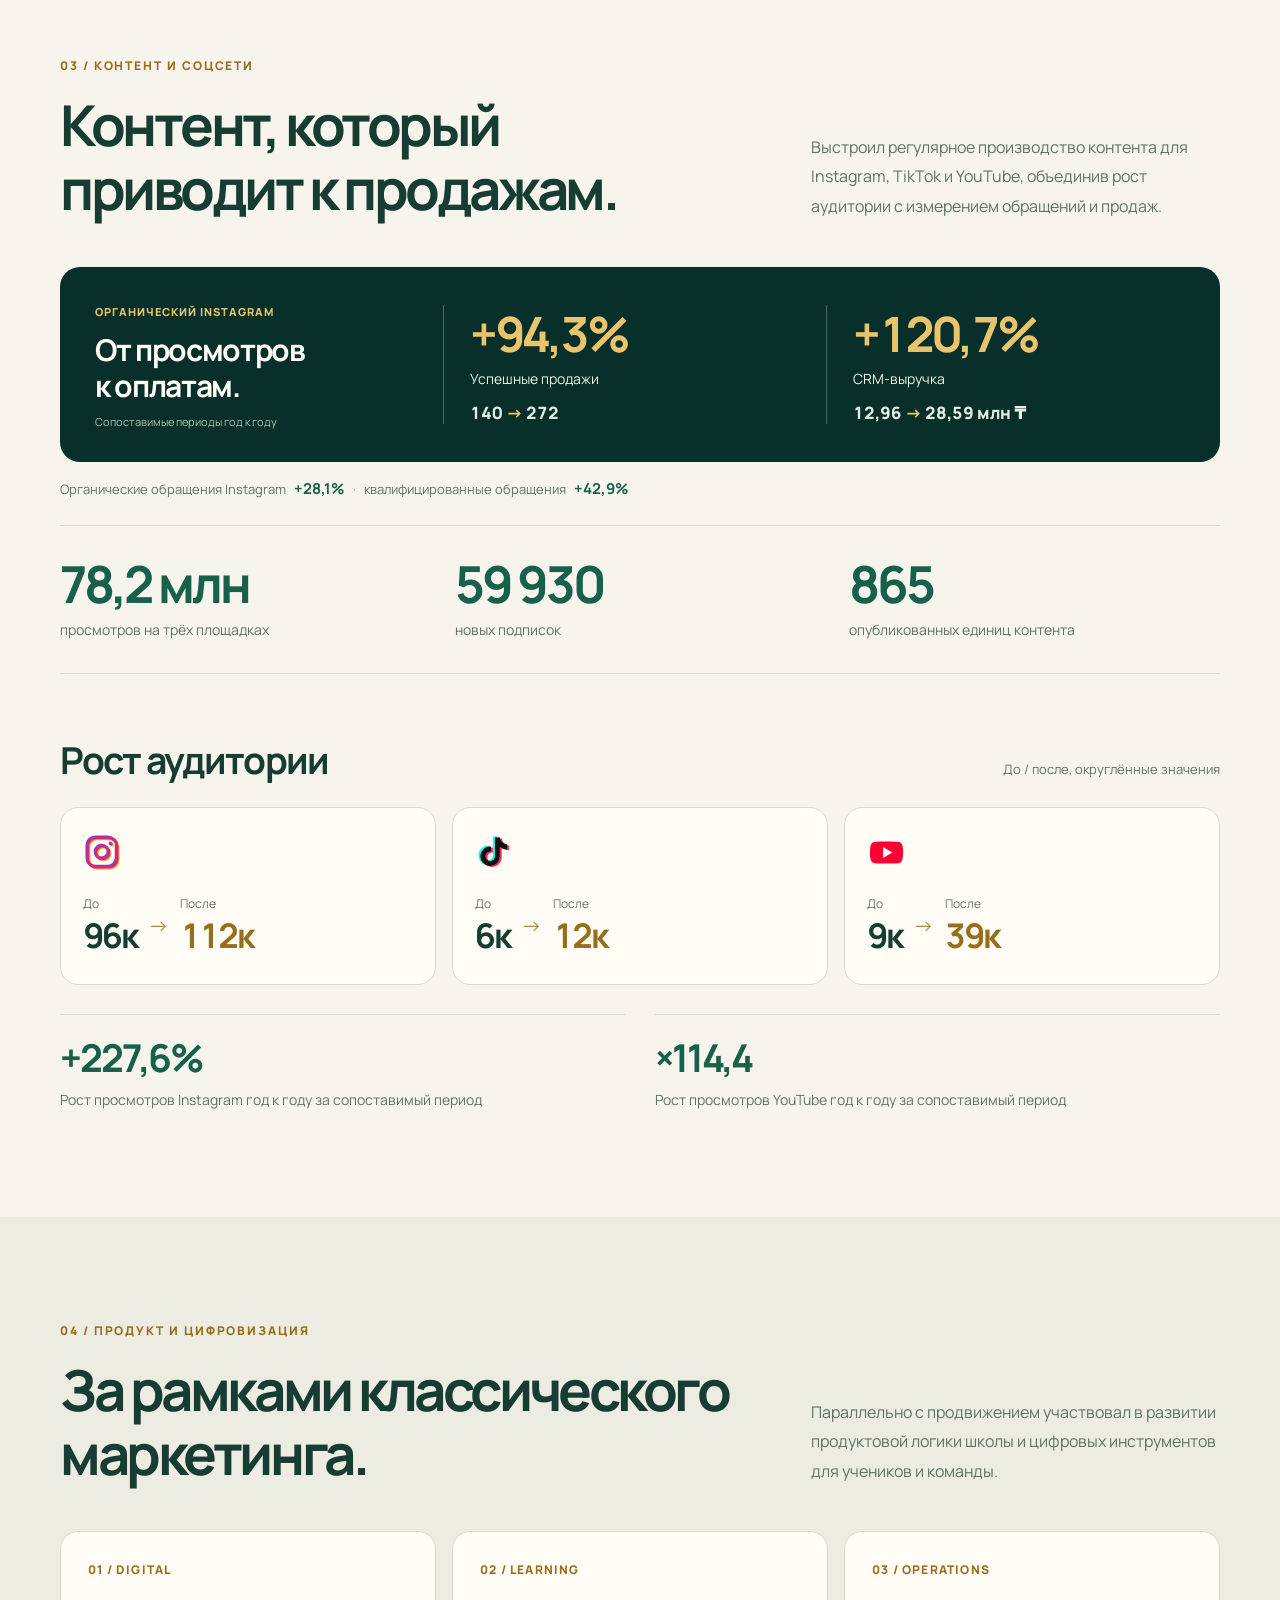
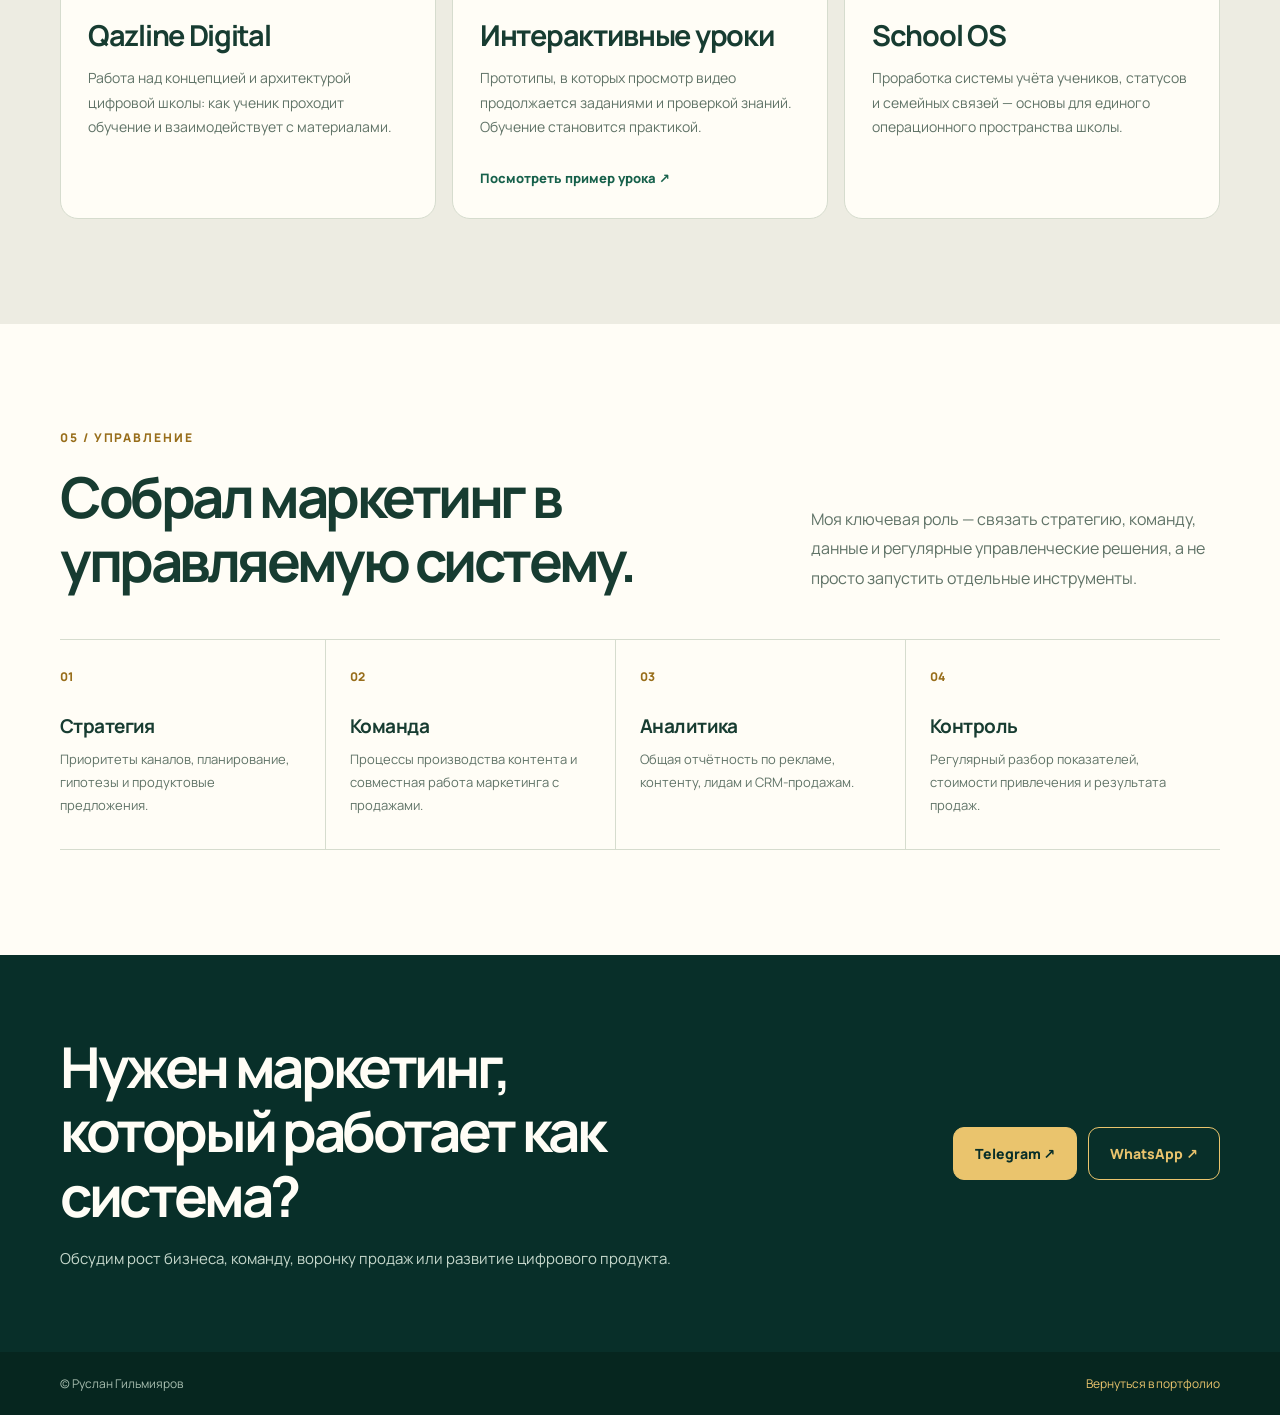
==== commit cd327869: "Strengthen Qazline case with verified lead quality and organic Instagram sales" ====
--- a/cases/qazline/index.html
+++ b/cases/qazline/index.html
@@ -137,6 +137,38 @@
     @media(max-width:950px){.wrap{width:min(100% - 44px,1160px)}.section-head{gap:40px}.leads-area{gap:32px}.story-grid{gap:50px}.product-item{padding:25px 20px}.system-step{padding-right:17px}.system-step:not(:last-child){margin-right:17px}}
     @media(max-width:720px){.wrap{width:calc(100% - 38px)}.hero{padding:65px 0 63px}.hero-results{gap:15px;margin-top:54px}.hero-stat strong{font-size:clamp(29px,6vw,41px)}.hero-stat p{font-size:12px}.hero-stat small{font-size:11px}.jump .wrap{gap:24px}.story,.section{padding:67px 0}.story-grid,.section-head,.leads-area{grid-template-columns:1fr;gap:26px}.section-head{margin-bottom:31px}.story p{font-size:15px}.sales-main{gap:25px}.sales-main article+article{padding-left:25px}.social-grid{gap:9px}.social-card{padding:19px 12px 23px}.social-logo{margin-bottom:18px}.follow-compare{gap:5px}.follow-compare strong{font-size:clamp(22px,4.2vw,29px)}.follow-compare span{font-size:11px}.follow-compare i{font-size:16px}.product-list{grid-template-columns:1fr}.product-item{min-height:0;padding:25px}.product-item h3{margin:23px 0 9px}.system-flow{grid-template-columns:repeat(2,minmax(0,1fr))}.system-step{padding:25px 15px 25px 0}.system-step:not(:last-child){margin-right:0;border-right:0}.system-step:nth-child(odd){border-right:1px solid var(--line);padding-right:20px}.system-step:nth-child(even){padding-left:20px}.system-step:nth-child(-n+2){border-bottom:1px solid var(--line)}.system-step .no{margin-bottom:15px}.closing .wrap{flex-direction:column;align-items:flex-start}.closing{padding:68px 0}}
     @media(max-width:480px){.top .wrap{min-height:69px}.brand{font-size:11px;gap:8px}.mark{width:34px;height:34px;font-size:12px}.return{font-size:11px}.hero h1{font-size:clamp(42px,10vw,54px)}.hero-lead{font-size:15px;line-height:1.75}.hero-results{grid-template-columns:1fr 1fr;row-gap:21px}.hero-stat:last-child{grid-column:1/-1}.hero-stat:last-child strong{font-size:43px}.hero-stat{padding-top:16px}.hero-stat strong{font-size:clamp(34px,8vw,42px)}.section h2,.story h2{font-size:clamp(34px,9vw,45px)}.funnel{padding:25px 21px}.funnel-label strong{font-size:30px}.sales-main{grid-template-columns:1fr;gap:32px}.sales-main article+article{padding-left:0;border-left:0;border-top:1px solid #466b5e;padding-top:30px}.sales-main strong{font-size:58px}.sales-note{flex-direction:column;gap:6px}.social-grid{gap:6px}.social-card{padding:17px 7px;border-radius:12px}.social-logo{width:30px;height:30px;margin-bottom:14px}.social-logo svg{width:29px;height:29px}.follow-compare{flex-direction:column;align-items:flex-start;gap:3px}.follow-compare div{display:flex;gap:5px;align-items:baseline}.follow-compare span{margin:0;font-size:10px}.follow-compare strong{font-size:clamp(20px,5vw,25px)}.follow-compare i{transform:rotate(90deg);font-size:13px;margin-left:15px;line-height:1}.subhead{align-items:flex-start;flex-direction:column;gap:8px;margin-top:48px}.social-proof{gap:14px}.social-proof strong{font-size:32px}.social-views{gap:15px}.view-stat strong{font-size:29px}.view-stat span{font-size:12px}.foot .wrap{flex-wrap:wrap}}
+    /* Verified commercial and lead dynamics, presented in separate comparable cohorts. */
+    .lead-trend{padding:31px 35px 28px;border:1px solid var(--line);border-radius:20px;background:var(--white)}
+    .lead-trend .minor-title{margin-bottom:9px}
+    .lead-trend__row{padding:20px 0;border-bottom:1px solid var(--line)}
+    .lead-trend__name{display:block;margin-bottom:13px;color:var(--muted);font-size:14px;font-weight:700}
+    .lead-trend__values{display:grid;grid-template-columns:minmax(0,1fr) 20px minmax(0,1.1fr) auto;align-items:end;gap:11px;font-variant-numeric:tabular-nums}
+    .lead-trend__values span small{display:block;font-size:11px;color:#8a968a;margin-bottom:3px}
+    .lead-trend__values span b{display:block;font-size:clamp(26px,2.65vw,34px);letter-spacing:-.06em;line-height:1.14}
+    .lead-trend__values span:nth-of-type(2) b{color:var(--pine-3)}
+    .lead-trend__values i{font-style:normal;color:#b3944a;font-size:20px;padding-bottom:4px}
+    .lead-trend__values strong{font-size:16px;color:var(--gold-dark);padding-bottom:5px;white-space:nowrap}
+    .lead-trend__quality{display:flex;justify-content:space-between;align-items:end;gap:15px;padding-top:23px}
+    .lead-trend__quality span{display:block;color:var(--muted);font-size:13px;margin-bottom:7px}
+    .lead-trend__quality div b{display:block;white-space:nowrap;font-size:clamp(22px,2.8vw,33px);letter-spacing:-.055em}
+    .lead-trend__quality i{font-style:normal;color:#b3944a}
+    .lead-trend__quality>strong{color:var(--pine-3);font-size:clamp(20px,2.2vw,27px);letter-spacing:-.04em;white-space:nowrap}
+    .organic-results{display:grid;grid-template-columns:.9fr 1fr 1fr;gap:25px;align-items:center;background:var(--pine);color:var(--white);border-radius:20px;padding:32px 35px}
+    .organic-results__intro span{font-size:11px;letter-spacing:.09em;text-transform:uppercase;font-weight:800;color:var(--gold)}
+    .organic-results__intro h3{margin:11px 0 8px;font-size:clamp(21px,2.4vw,30px);line-height:1.22;letter-spacing:-.045em}
+    .organic-results__intro p{color:#a9c5b4;font-size:11px;line-height:1.6;margin:0}
+    .organic-results__stat{border-left:1px solid #426d5a;padding-left:26px}
+    .organic-results__stat strong{display:block;font-size:clamp(34px,3.8vw,50px);line-height:1.18;letter-spacing:-.065em;color:var(--gold);font-variant-numeric:tabular-nums}
+    .organic-results__stat span{display:block;font-size:14px;color:#ecf3e9;margin-top:6px}
+    .organic-results__stat p{font-size:17px;color:#e2eee3;font-variant-numeric:tabular-nums;margin:13px 0 0;font-weight:800}
+    .organic-results__stat i{font-style:normal;color:var(--gold)}
+    .organic-footline{display:flex;flex-wrap:wrap;align-items:baseline;gap:8px;margin:14px 0 23px!important;font-size:13px;color:var(--muted);line-height:1.7}
+    .organic-footline b{color:var(--pine-3);font-size:15px}
+    .organic-footline span{color:#aa9b6f}
+    .social-proof{grid-template-columns:repeat(3,minmax(0,1fr));margin-top:0}
+    @media(max-width:950px){.lead-trend{padding:25px 22px}.lead-trend__values{gap:6px;grid-template-columns:minmax(0,1fr) 14px minmax(0,1.2fr)}.lead-trend__values strong{grid-column:1/-1;font-size:15px;padding:0}.organic-results{gap:15px;padding:28px 23px}.organic-results__stat{padding-left:17px}}
+    @media(max-width:720px){.organic-results{grid-template-columns:1fr 1fr;gap:20px}.organic-results__intro{grid-column:1/-1}.organic-results__intro h3 br{display:none}.organic-results__stat:nth-child(2){border-left:0;padding-left:0}.lead-trend__values{grid-template-columns:minmax(0,1fr) 18px minmax(0,1fr) auto}.lead-trend__values strong{grid-column:auto}.social-proof{gap:16px}}
+    @media(max-width:480px){.organic-results{padding:25px 20px;gap:22px 12px}.organic-results__stat{padding-left:11px}.organic-results__stat strong{font-size:clamp(28px,7vw,35px)}.organic-results__stat span{font-size:12px}.organic-results__stat p{font-size:12px}.lead-trend{padding:23px 19px}.lead-trend__values{grid-template-columns:minmax(0,1fr) 15px minmax(0,1fr);gap:6px}.lead-trend__values span b{font-size:clamp(26px,7vw,31px)}.lead-trend__values strong{grid-column:1/-1;font-size:15px;padding:3px 0 0}.lead-trend__quality{align-items:flex-start;flex-direction:column;gap:5px}.lead-trend__quality>strong{font-size:24px}.social-proof strong{font-size:clamp(23px,6vw,32px)}.social-proof span{font-size:11px}}
     @media(prefers-reduced-motion:reduce){:root{scroll-behavior:auto}.btn{transition:none}}
   </style>
 </head>
@@ -155,8 +187,8 @@
         <p class="hero-lead">За год работы выстроил системный маркетинг онлайн-школы, собрал команду и связал привлечение, продажи, контент и развитие продукта. Результат — рост аудитории и показателей бизнеса.</p>
         <div class="hero-results" aria-label="Ключевые результаты">
           <div class="hero-stat"><strong>+38,6%</strong><p>Рост денежных поступлений</p><small>За сопоставимые 12 месяцев</small></div>
-          <div class="hero-stat"><strong>+34,5%</strong><p>Рост суммы повторных оплат</p><small>Год к году</small></div>
-          <div class="hero-stat"><strong>78,2 млн</strong><p>Просмотров контента на трёх площадках</p><small>За 10 месяцев отчётности</small></div>
+          <div class="hero-stat"><strong>+163,4%</strong><p>Рост квалифицированных лидов CRM</p><small>За сопоставимые периоды</small></div>
+          <div class="hero-stat"><strong>+94,3%</strong><p>Рост продаж из органического Instagram</p><small>Год к году</small></div>
         </div>
       </div>
     </section>
@@ -184,19 +216,19 @@
         </div>
         <div class="leads-area">
           <div>
-            <div class="funnel" aria-label="Пример месячной воронки лидов">
-              <div class="minor-title">Воронка обращений / месячный срез</div>
-              <div class="funnel-line">
-                <div class="funnel-label"><span>Все созданные лиды CRM</span><strong>2 263</strong></div>
-                <div class="funnel-track"><b style="width:100%"></b></div>
+            <div class="lead-trend" aria-label="Рост лидов и квалификации за сопоставимые периоды">
+              <div class="minor-title">До / После · сопоставимые 8 месяцев</div>
+              <div class="lead-trend__row">
+                <span class="lead-trend__name">Лиды отслеживаемых каналов CRM</span>
+                <div class="lead-trend__values"><span><small>До</small><b>4 917</b></span><i aria-hidden="true">→</i><span><small>После</small><b>11 055</b></span><strong>+124,8%</strong></div>
               </div>
-              <div class="funnel-line">
-                <div class="funnel-label"><span>Квалифицированные лиды</span><strong>1 243</strong></div>
-                <div class="funnel-track"><b style="width:54.9%"></b></div>
+              <div class="lead-trend__row">
+                <span class="lead-trend__name">Квалифицированные лиды</span>
+                <div class="lead-trend__values"><span><small>До</small><b>2 112</b></span><i aria-hidden="true">→</i><span><small>После</small><b>5 563</b></span><strong>+163,4%</strong></div>
               </div>
-              <div class="funnel-bottom"><strong>54,9%</strong><span>доля квалифицированных<br>от всех созданных лидов</span></div>
+              <div class="lead-trend__quality"><div><span>Доля квалифицированных</span><b>43,0% <i>→</i> 50,3%</b></div><strong>+7,4 п.п.</strong></div>
             </div>
-            <p class="subnote">Один операционный срез CRM, а не сравнение за год.</p>
+            <p class="subnote">Сравнение по одному набору отслеживаемых каналов CRM.</p>
           </div>
           <ul class="action-list" aria-label="Что было сделано с лидогенерацией">
             <li><strong>Настроил прозрачность источников</strong><span>Разделил платный и органический спрос, связал заявки с каналами привлечения.</span></li>
@@ -228,9 +260,16 @@
     </section>
     <section class="section social" id="social" aria-labelledby="social-title">
       <div class="wrap">
-        <div class="section-head"><div><span class="section-index">03 / Контент и соцсети</span><h2 id="social-title">Контент стал самостоятельным источником роста.</h2></div><p>Выстроил регулярное производство контента для Instagram, TikTok и YouTube, добавил аналитику охватов, вовлечения и переходов в воронку.</p></div>
+        <div class="section-head"><div><span class="section-index">03 / Контент и соцсети</span><h2 id="social-title">Контент, который приводит к продажам.</h2></div><p>Выстроил регулярное производство контента для Instagram, TikTok и YouTube, объединив рост аудитории с измерением обращений и продаж.</p></div>
+        <div class="organic-results" aria-label="Коммерческий результат органического Instagram">
+          <div class="organic-results__intro"><span>Органический Instagram</span><h3>От просмотров<br>к оплатам.</h3><p>Сопоставимые периоды год к году</p></div>
+          <div class="organic-results__stat"><strong>+94,3%</strong><span>Успешные продажи</span><p>140 <i>→</i> 272</p></div>
+          <div class="organic-results__stat"><strong>+120,7%</strong><span>CRM-выручка</span><p>12,96 <i>→</i> 28,59 млн ₸</p></div>
+        </div>
+        <p class="organic-footline">Органические обращения Instagram <b>+28,1%</b><span aria-hidden="true">·</span> квалифицированные обращения <b>+42,9%</b></p>
         <div class="social-proof">
-          <div><strong>59 930</strong><span>новых подписок на трёх площадках</span></div>
+          <div><strong>78,2 млн</strong><span>просмотров на трёх площадках</span></div>
+          <div><strong>59 930</strong><span>новых подписок</span></div>
           <div><strong>865</strong><span>опубликованных единиц контента</span></div>
         </div>
         <div class="subhead"><h3>Рост аудитории</h3><p>До / после, округлённые значения</p></div>
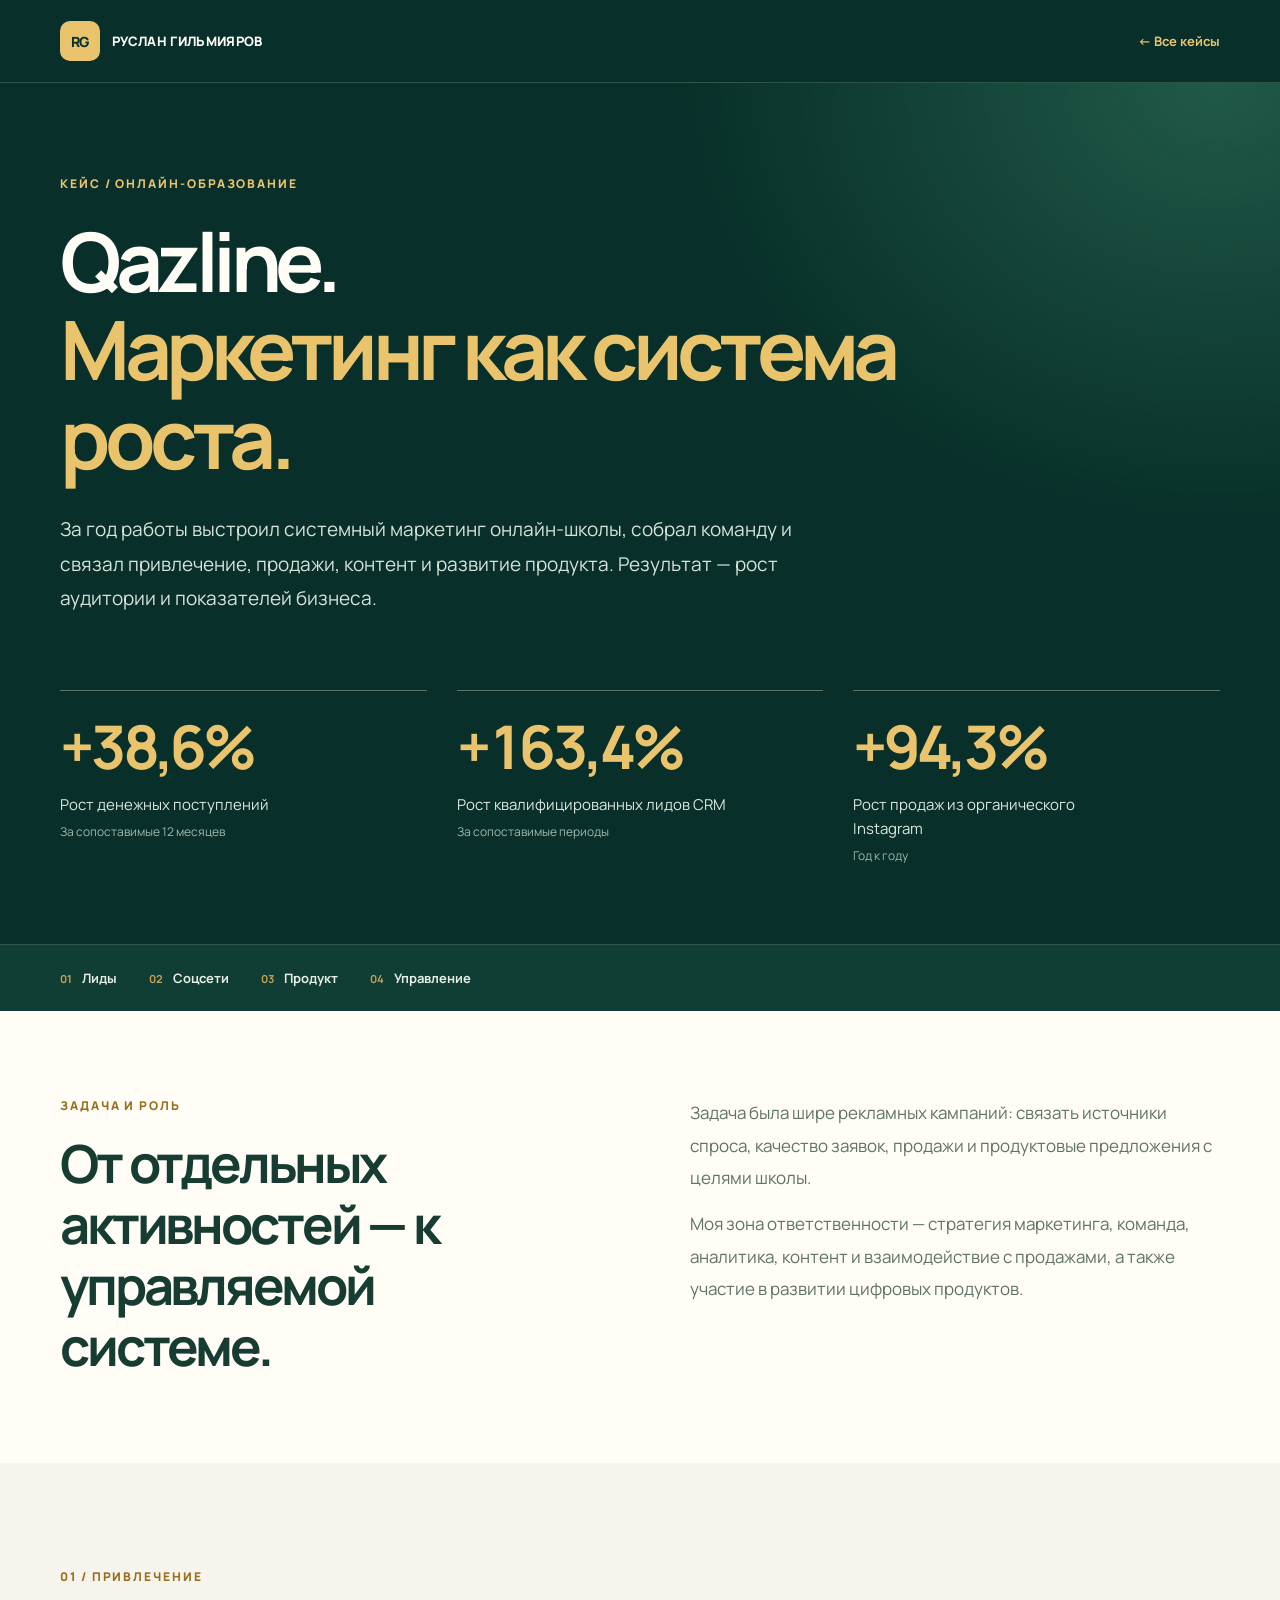
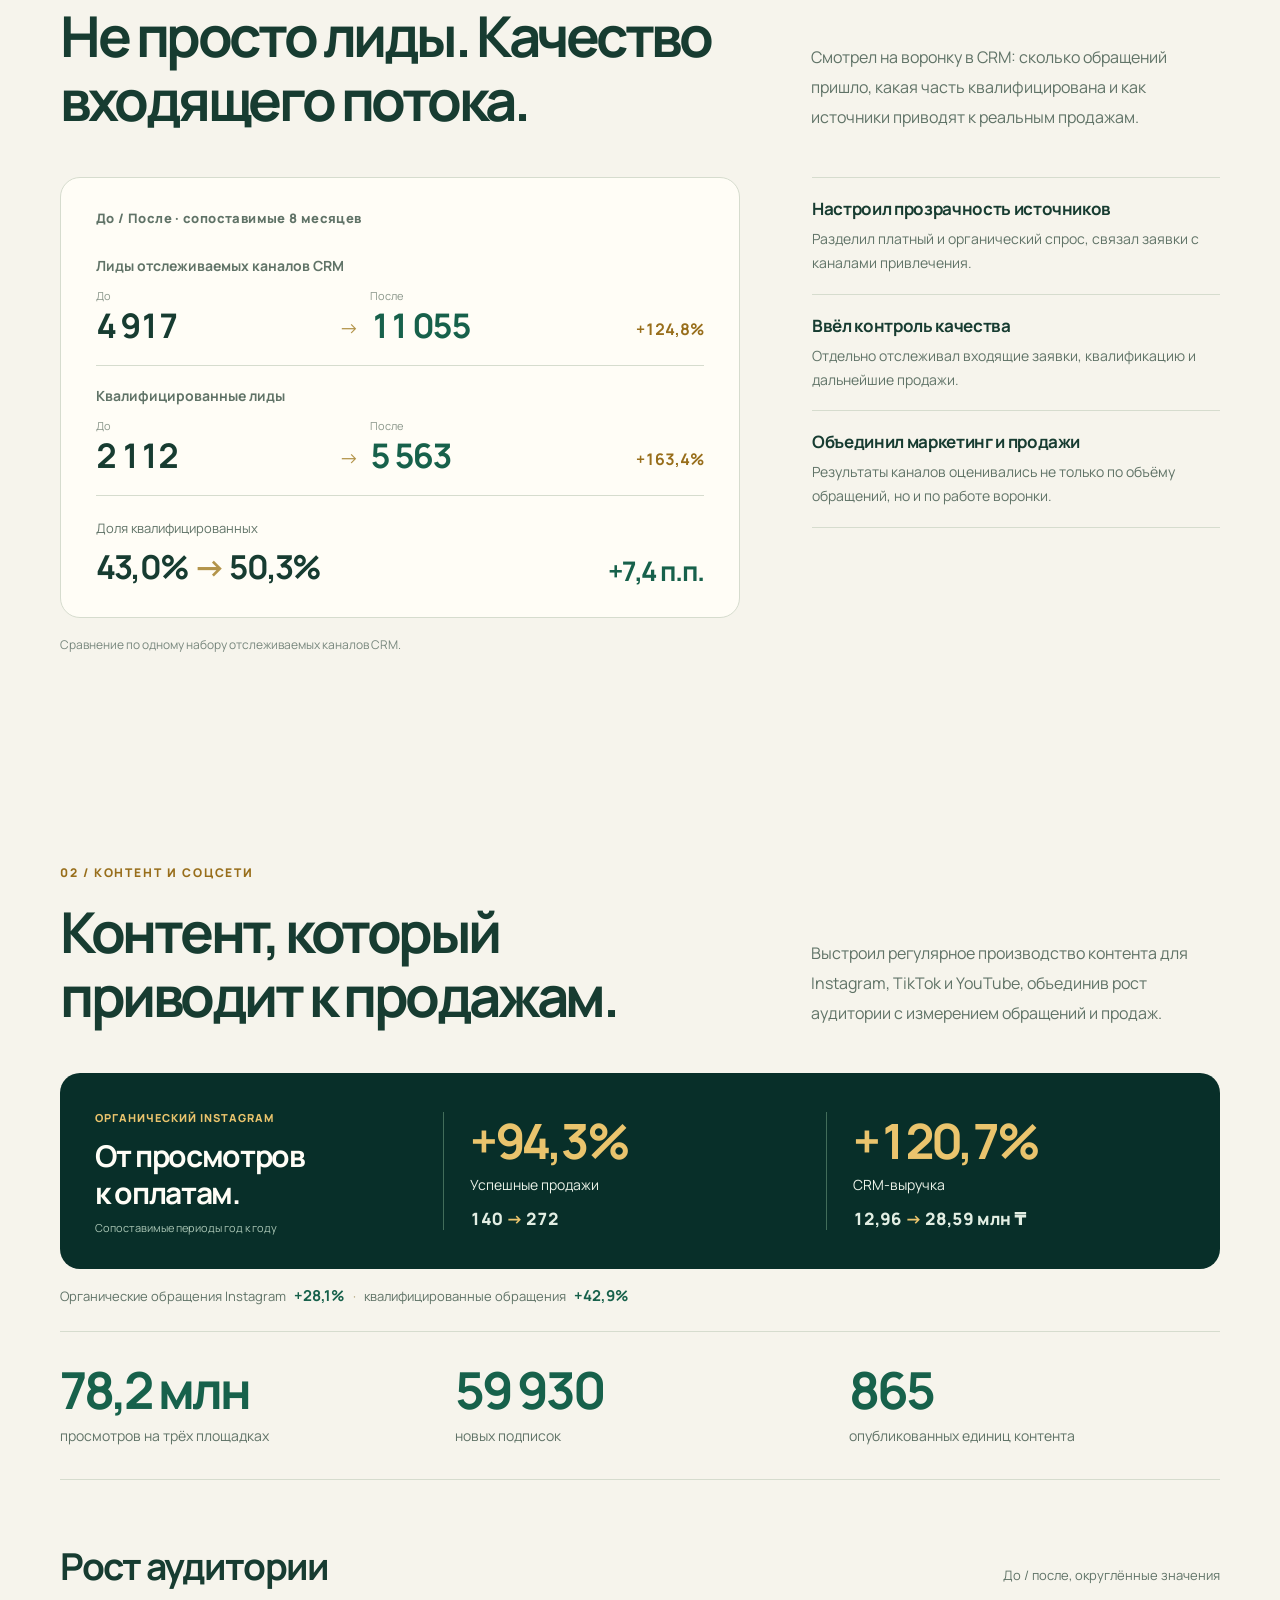
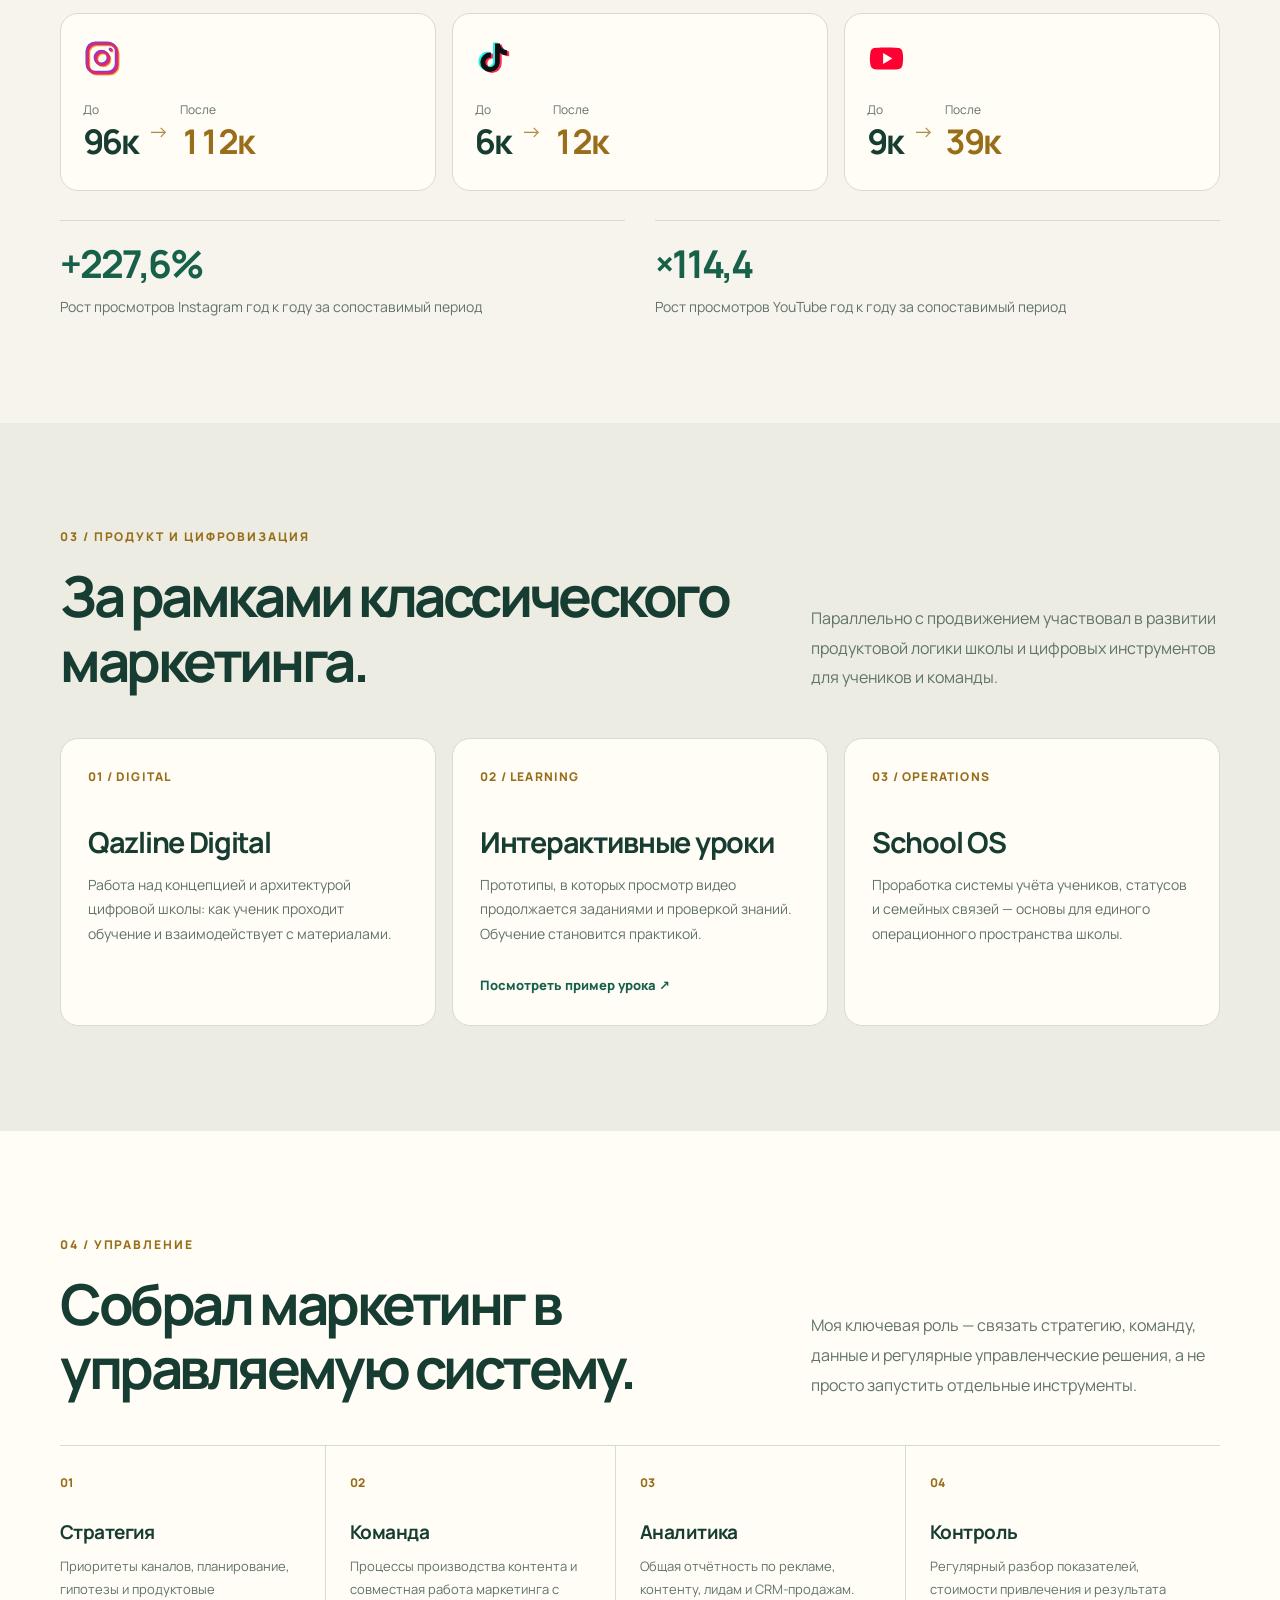
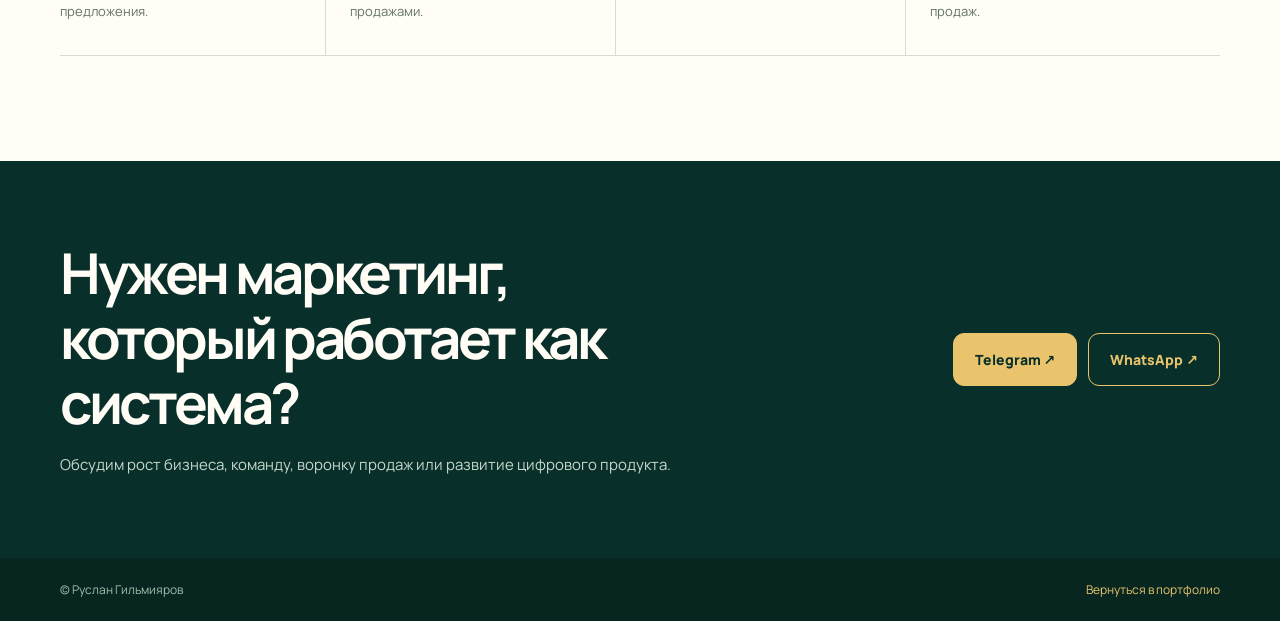
==== commit 3282d216: "Remove weaker repeat-sales section from Qazline case" ====
--- a/cases/qazline/index.html
+++ b/cases/qazline/index.html
@@ -194,10 +194,9 @@
     </section>
     <nav class="jump" aria-label="Разделы кейса"><div class="wrap">
       <a href="#leads"><span>01</span> Лиды</a>
-      <a href="#sales"><span>02</span> CRM и продажи</a>
-      <a href="#social"><span>03</span> Соцсети</a>
-      <a href="#product"><span>04</span> Продукт</a>
-      <a href="#system"><span>05</span> Управление</a>
+      <a href="#social"><span>02</span> Соцсети</a>
+      <a href="#product"><span>03</span> Продукт</a>
+      <a href="#system"><span>04</span> Управление</a>
     </div></nav>
     <section class="story" aria-labelledby="story-title">
       <div class="wrap story-grid">
@@ -238,29 +237,9 @@
         </div>
       </div>
     </section>
-    <section class="section sales" id="sales" aria-labelledby="sales-title">
-      <div class="wrap">
-        <div class="section-head"><div><span class="section-index">02 / CRM и продажи</span><h2 id="sales-title">Рост ценности существующей базы.</h2></div><p>Отдельно управлял аналитикой первичных и повторных продаж, чтобы видеть результат не только в момент поступления лида.</p></div>
-        <div class="sales-main">
-          <article>
-            <strong>+34,5%</strong>
-            <h3>Сумма повторных оплат</h3>
-            <p>Повторная выручка в CRM выросла год к году.</p>
-            <div class="before-after"><span>Было</span><b>126,8 млн ₸</b><i>→</i><span>Стало</span><b>170,6 млн ₸</b></div>
-          </article>
-          <article>
-            <strong>+37%</strong>
-            <h3>Средняя сумма повторной оплаты</h3>
-            <p>Основной рост суммы пришёлся на размер оплаты, а не на увеличение их количества.</p>
-            <div class="before-after"><span>Было</span><b>60,1 тыс. ₸</b><i>→</i><span>Стало</span><b>82,3 тыс. ₸</b></div>
-          </article>
-        </div>
-        <div class="sales-note"><b>2 111 → 2 073</b><span>Количество повторных оплат за тот же период почти не изменилось (−1,8%). Это важно для корректной интерпретации роста.</span></div>
-      </div>
-    </section>
     <section class="section social" id="social" aria-labelledby="social-title">
       <div class="wrap">
-        <div class="section-head"><div><span class="section-index">03 / Контент и соцсети</span><h2 id="social-title">Контент, который приводит к продажам.</h2></div><p>Выстроил регулярное производство контента для Instagram, TikTok и YouTube, объединив рост аудитории с измерением обращений и продаж.</p></div>
+        <div class="section-head"><div><span class="section-index">02 / Контент и соцсети</span><h2 id="social-title">Контент, который приводит к продажам.</h2></div><p>Выстроил регулярное производство контента для Instagram, TikTok и YouTube, объединив рост аудитории с измерением обращений и продаж.</p></div>
         <div class="organic-results" aria-label="Коммерческий результат органического Instagram">
           <div class="organic-results__intro"><span>Органический Instagram</span><h3>От просмотров<br>к оплатам.</h3><p>Сопоставимые периоды год к году</p></div>
           <div class="organic-results__stat"><strong>+94,3%</strong><span>Успешные продажи</span><p>140 <i>→</i> 272</p></div>
@@ -295,7 +274,7 @@
     </section>
     <section class="section product" id="product" aria-labelledby="product-title">
       <div class="wrap">
-        <div class="section-head"><div><span class="section-index">04 / Продукт и цифровизация</span><h2 id="product-title">За рамками классического маркетинга.</h2></div><p>Параллельно с продвижением участвовал в развитии продуктовой логики школы и цифровых инструментов для учеников и команды.</p></div>
+        <div class="section-head"><div><span class="section-index">03 / Продукт и цифровизация</span><h2 id="product-title">За рамками классического маркетинга.</h2></div><p>Параллельно с продвижением участвовал в развитии продуктовой логики школы и цифровых инструментов для учеников и команды.</p></div>
         <div class="product-list">
           <article class="product-item"><span class="count">01 / DIGITAL</span><h3>Qazline Digital</h3><p>Работа над концепцией и архитектурой цифровой школы: как ученик проходит обучение и взаимодействует с материалами.</p></article>
           <article class="product-item"><span class="count">02 / LEARNING</span><h3>Интерактивные уроки</h3><p>Прототипы, в которых просмотр видео продолжается заданиями и проверкой знаний. Обучение становится практикой.</p><a href="https://gilmiyaroff.github.io/qazline_test/" target="_blank" rel="noopener noreferrer">Посмотреть пример урока ↗</a></article>
@@ -305,7 +284,7 @@
     </section>
     <section class="section system" id="system" aria-labelledby="system-title">
       <div class="wrap">
-        <div class="section-head"><div><span class="section-index">05 / Управление</span><h2 id="system-title">Собрал маркетинг в управляемую систему.</h2></div><p>Моя ключевая роль — связать стратегию, команду, данные и регулярные управленческие решения, а не просто запустить отдельные инструменты.</p></div>
+        <div class="section-head"><div><span class="section-index">04 / Управление</span><h2 id="system-title">Собрал маркетинг в управляемую систему.</h2></div><p>Моя ключевая роль — связать стратегию, команду, данные и регулярные управленческие решения, а не просто запустить отдельные инструменты.</p></div>
         <div class="system-flow">
           <div class="system-step"><span class="no">01</span><h3>Стратегия</h3><p>Приоритеты каналов, планирование, гипотезы и продуктовые предложения.</p></div>
           <div class="system-step"><span class="no">02</span><h3>Команда</h3><p>Процессы производства контента и совместная работа маркетинга с продажами.</p></div>
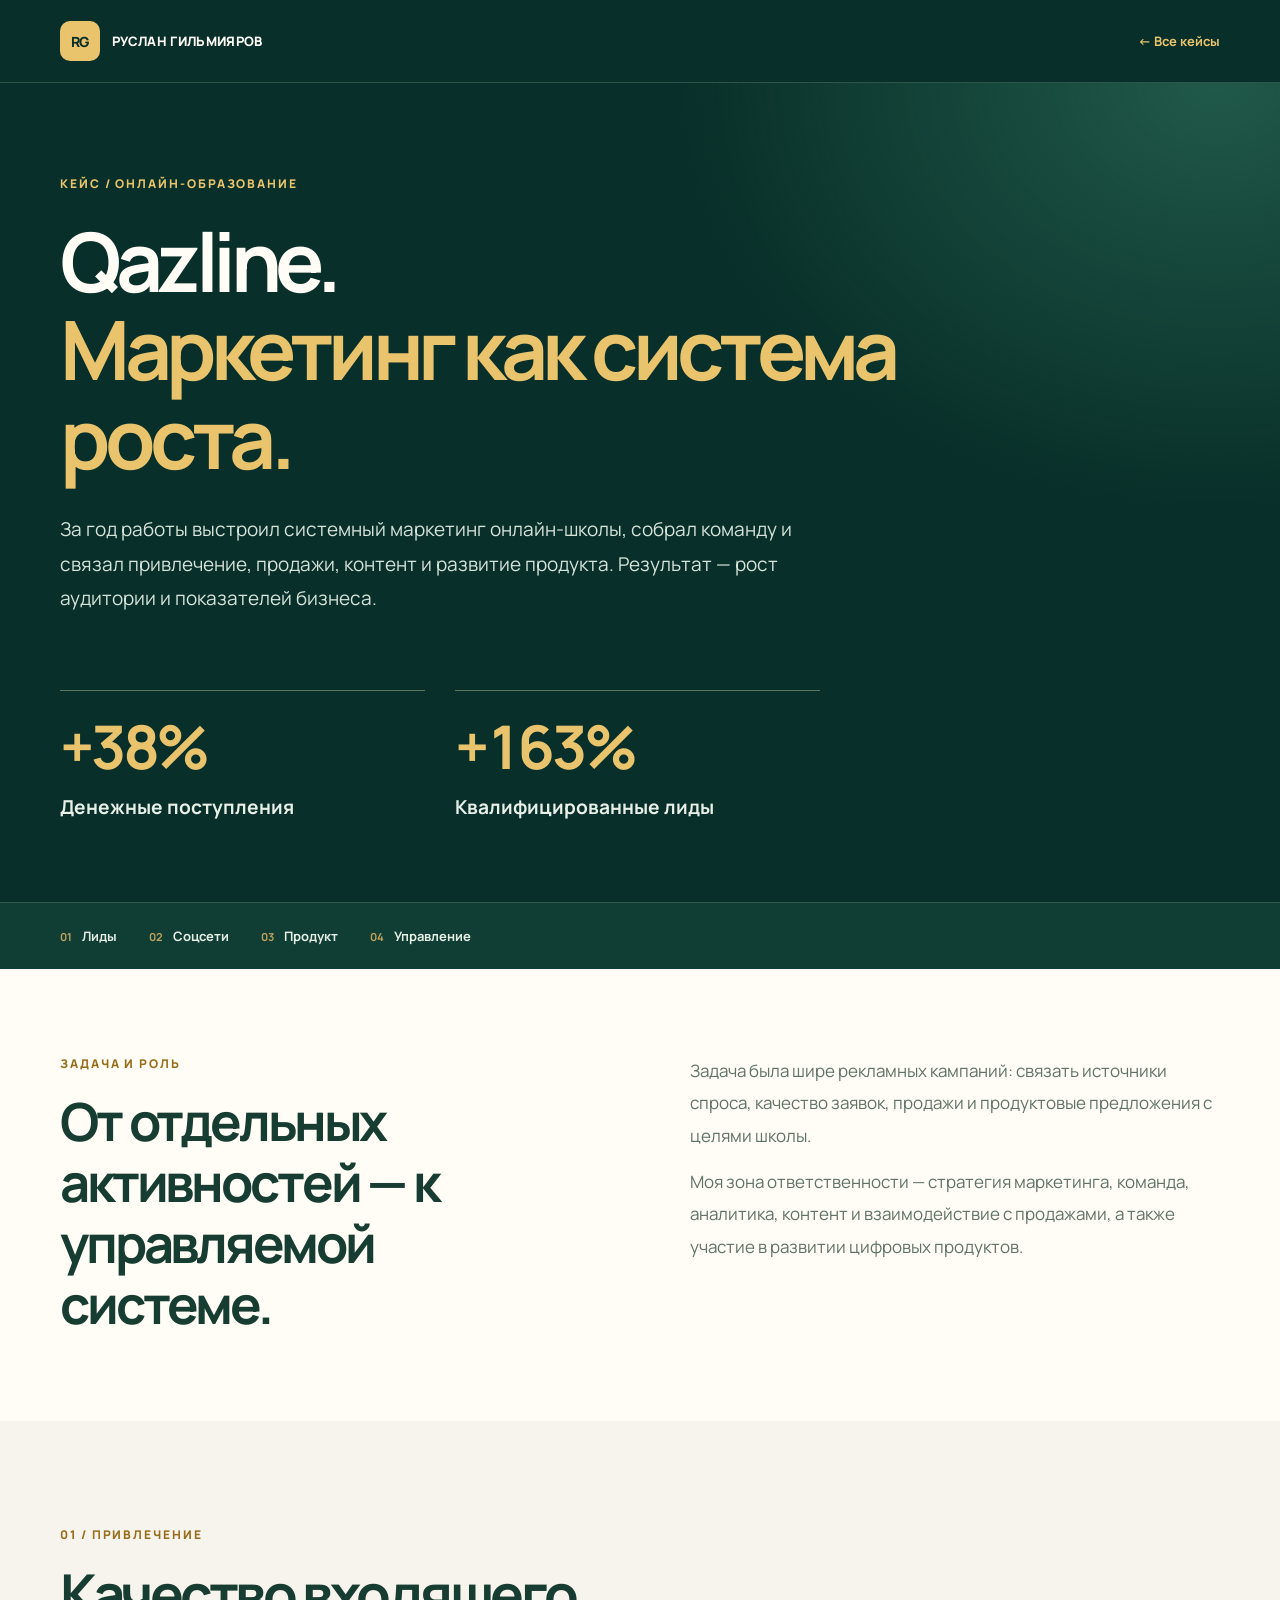
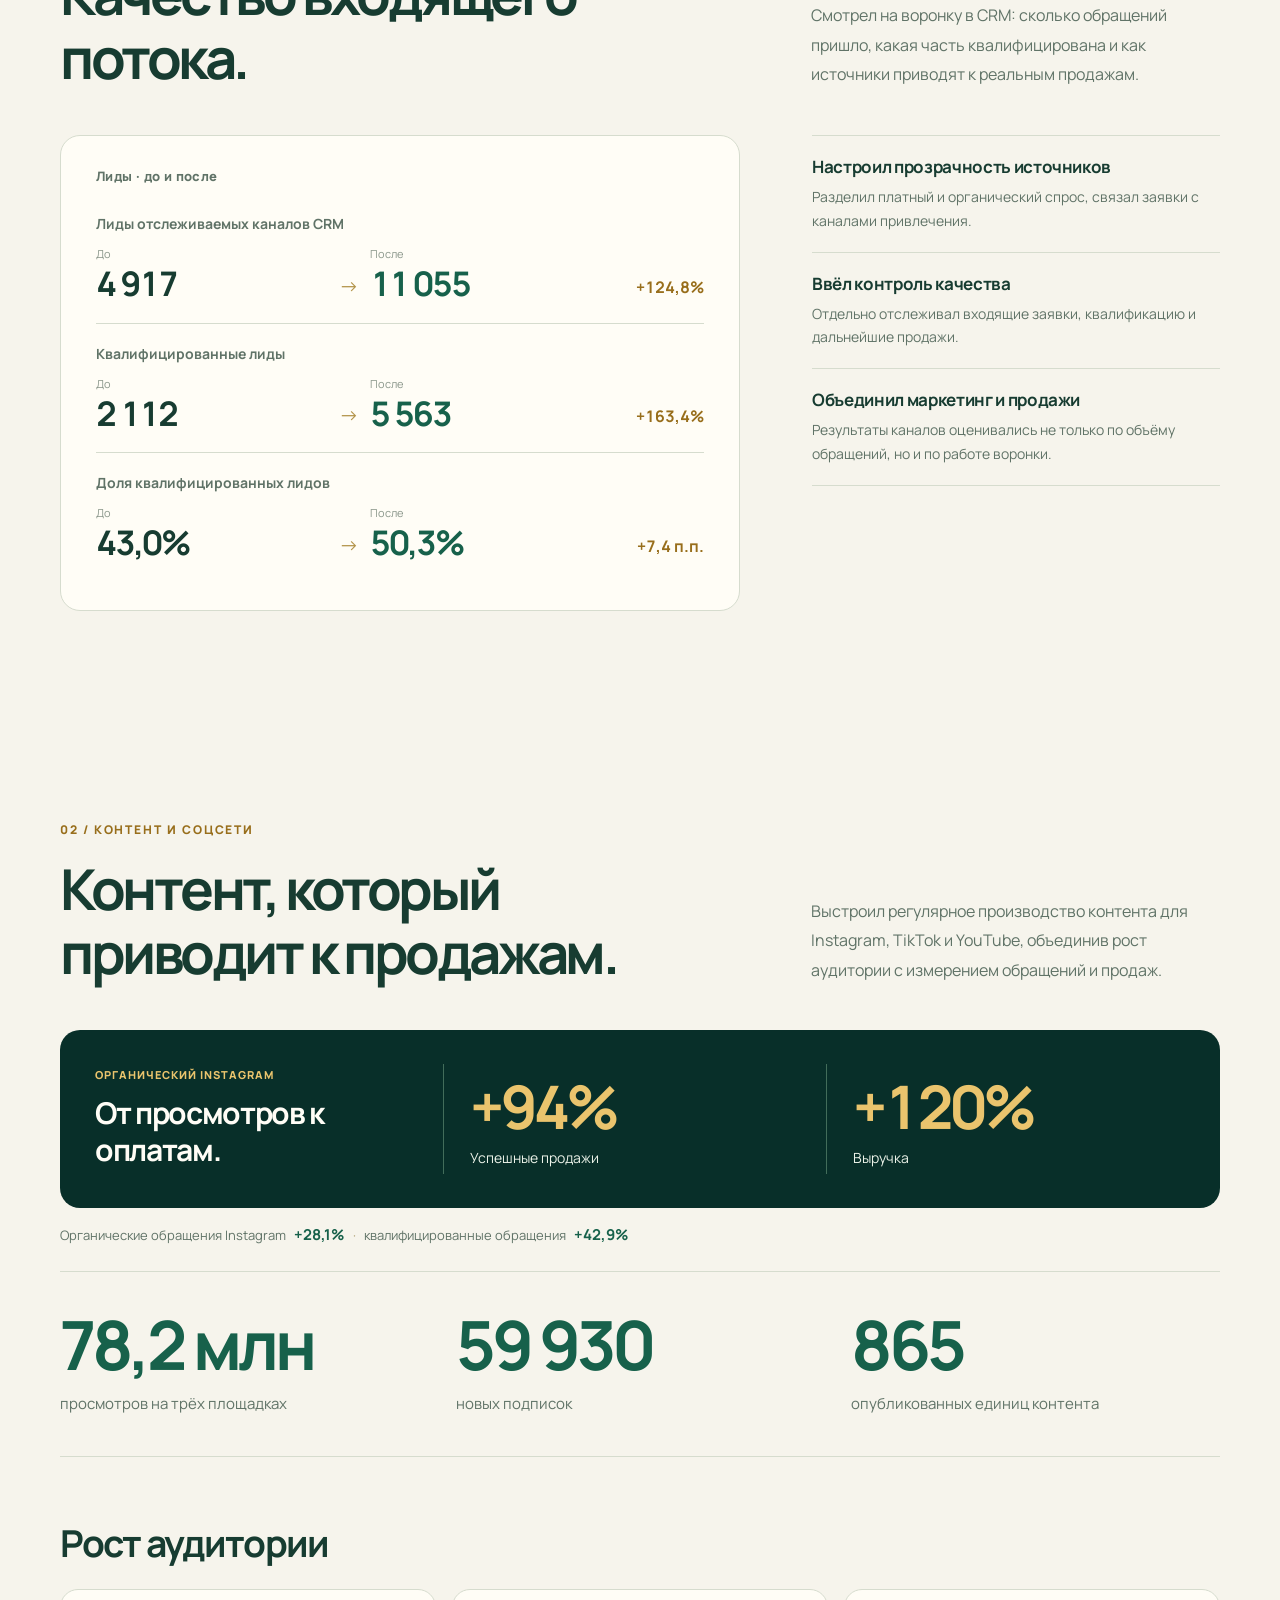
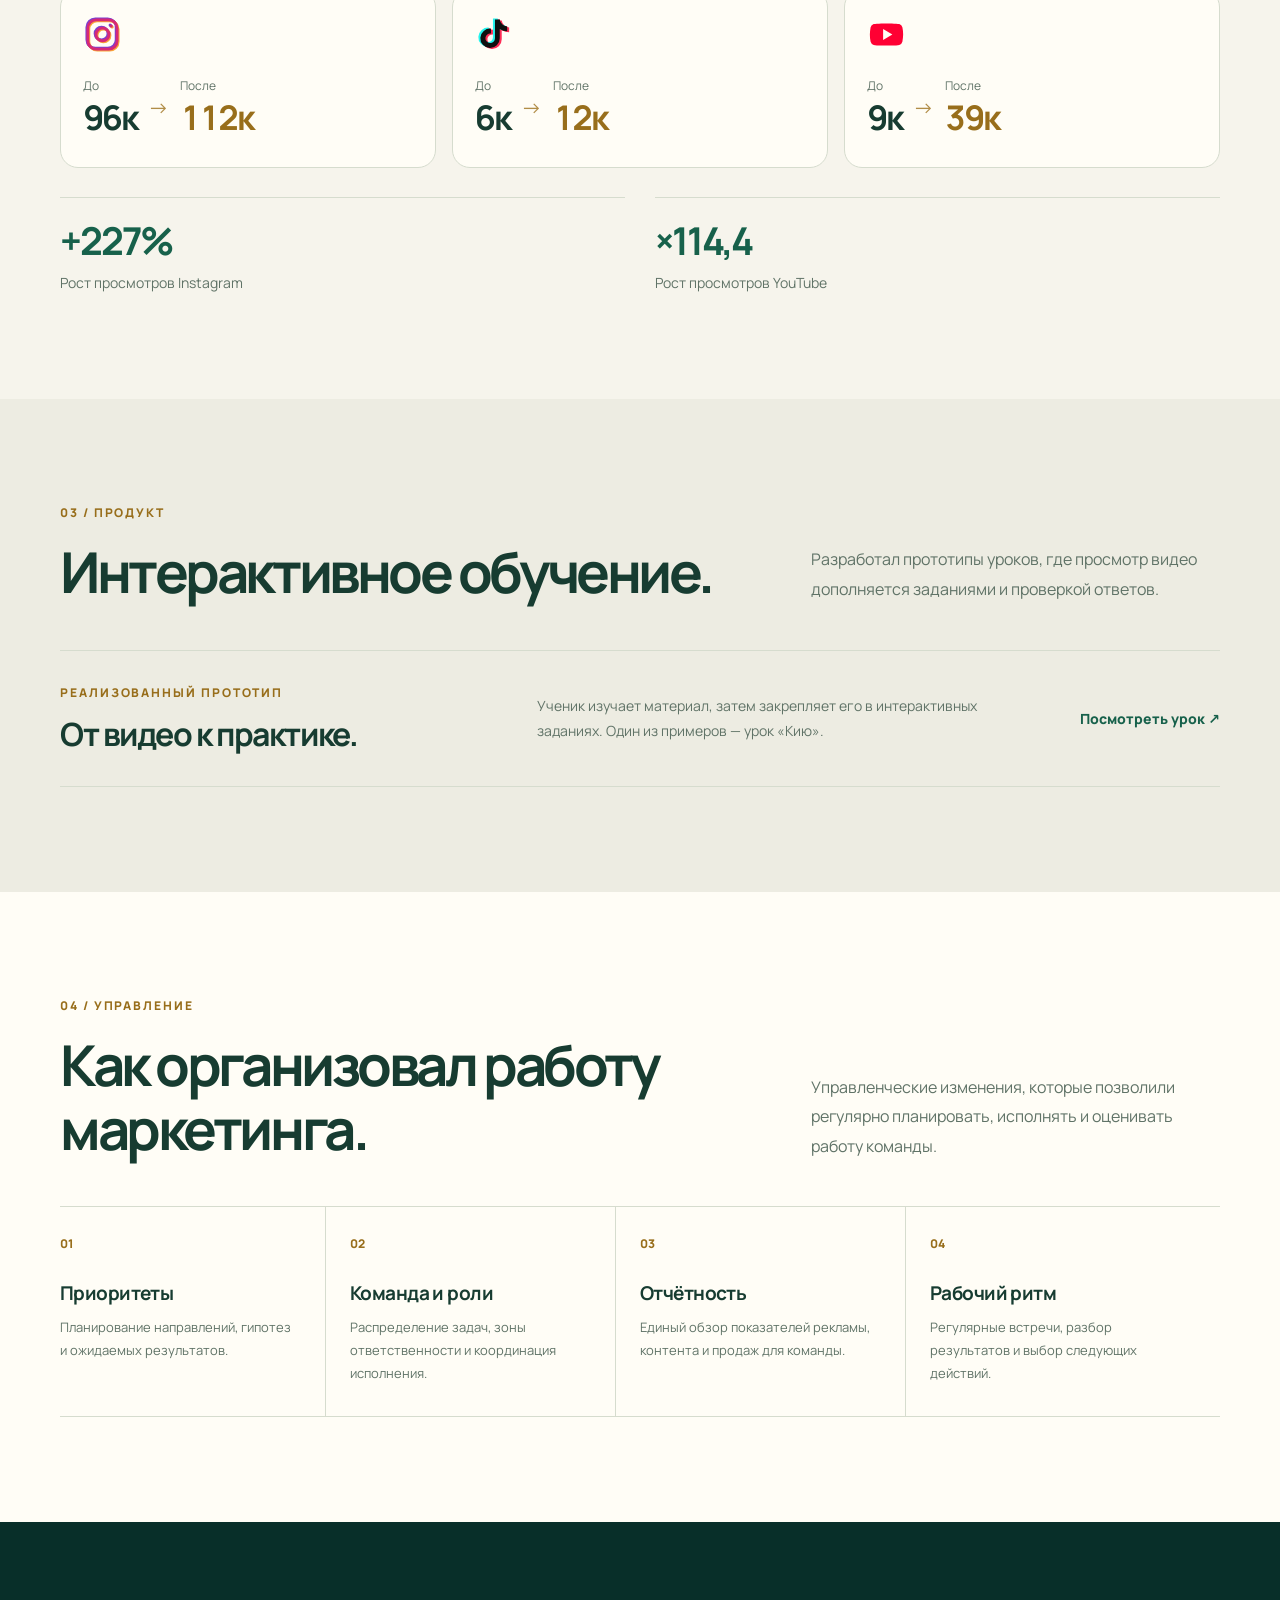
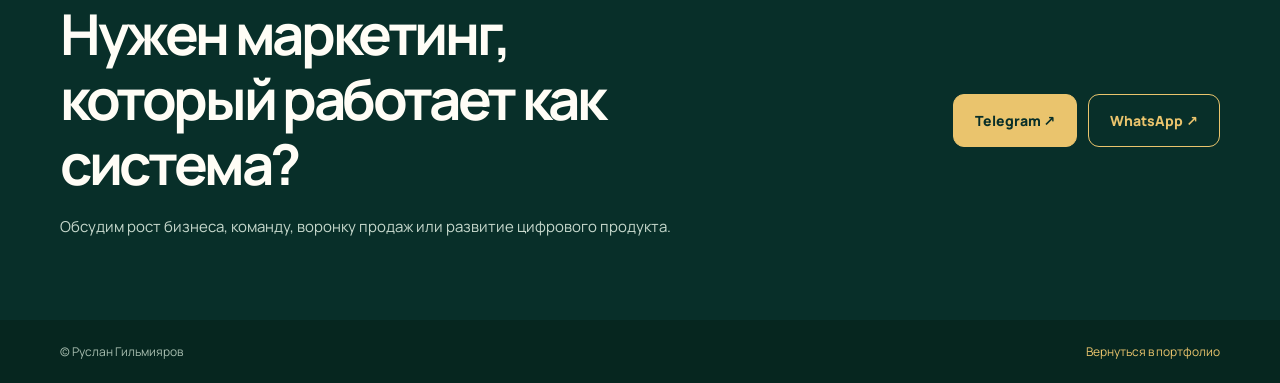
==== commit 615099d7: "Simplify Qazline case metrics, align lead comparisons and remove speculative product claims" ====
--- a/cases/qazline/index.html
+++ b/cases/qazline/index.html
@@ -169,6 +169,25 @@
     @media(max-width:950px){.lead-trend{padding:25px 22px}.lead-trend__values{gap:6px;grid-template-columns:minmax(0,1fr) 14px minmax(0,1.2fr)}.lead-trend__values strong{grid-column:1/-1;font-size:15px;padding:0}.organic-results{gap:15px;padding:28px 23px}.organic-results__stat{padding-left:17px}}
     @media(max-width:720px){.organic-results{grid-template-columns:1fr 1fr;gap:20px}.organic-results__intro{grid-column:1/-1}.organic-results__intro h3 br{display:none}.organic-results__stat:nth-child(2){border-left:0;padding-left:0}.lead-trend__values{grid-template-columns:minmax(0,1fr) 18px minmax(0,1fr) auto}.lead-trend__values strong{grid-column:auto}.social-proof{gap:16px}}
     @media(max-width:480px){.organic-results{padding:25px 20px;gap:22px 12px}.organic-results__stat{padding-left:11px}.organic-results__stat strong{font-size:clamp(28px,7vw,35px)}.organic-results__stat span{font-size:12px}.organic-results__stat p{font-size:12px}.lead-trend{padding:23px 19px}.lead-trend__values{grid-template-columns:minmax(0,1fr) 15px minmax(0,1fr);gap:6px}.lead-trend__values span b{font-size:clamp(26px,7vw,31px)}.lead-trend__values strong{grid-column:1/-1;font-size:15px;padding:3px 0 0}.lead-trend__quality{align-items:flex-start;flex-direction:column;gap:5px}.lead-trend__quality>strong{font-size:24px}.social-proof strong{font-size:clamp(23px,6vw,32px)}.social-proof span{font-size:11px}}
+    .hero-results{grid-template-columns:repeat(2,minmax(0,1fr));max-width:760px}
+    .hero-stat p{font-size:clamp(16px,1.5vw,20px);font-weight:700;color:#e7efe7;margin-top:12px}
+    .hero-stat:last-child{grid-column:auto}
+    .lead-trend__row:last-child{border-bottom:0}
+    .lead-trend__values span b{font-size:clamp(26px,2.65vw,34px)}
+    .organic-results__intro h3{max-width:250px}
+    .organic-results__stat strong{font-size:clamp(39px,4.7vw,60px)}
+    .organic-results__stat{min-height:110px;display:flex;flex-direction:column;justify-content:center}
+    .social-proof{padding:36px 0 40px;gap:27px}
+    .social-proof strong{font-size:clamp(46px,5.3vw,68px);line-height:1.07}
+    .social-proof span{font-size:15px;line-height:1.6;margin-top:11px}
+    .product-feature{display:grid;grid-template-columns:1fr 1.15fr auto;align-items:center;gap:35px;border-top:1px solid var(--line);border-bottom:1px solid var(--line);padding:33px 0}
+    .product-feature .section-index{margin-bottom:14px}
+    .product-feature h3{font-size:clamp(24px,2.5vw,34px);letter-spacing:-.045em;line-height:1.2;margin:0}
+    .product-feature p{color:var(--muted);font-size:14px;line-height:1.8;margin:0}
+    .product-feature a{color:var(--pine-3);font-weight:800;font-size:14px;white-space:nowrap}
+    @media(max-width:900px){.product-feature{grid-template-columns:1fr 1.25fr;gap:20px}.product-feature a{grid-column:1/-1}.social-proof strong{font-size:clamp(37px,5vw,54px)}}
+    @media(max-width:720px){.hero-results{grid-template-columns:repeat(2,minmax(0,1fr))}.hero-stat:last-child{grid-column:auto}.product-feature{grid-template-columns:1fr}.product-feature a{grid-column:auto}.social-proof{grid-template-columns:1fr;gap:0}.social-proof>div{padding:18px 0}.social-proof>div+div{border-top:1px solid var(--line)}.social-proof strong{font-size:clamp(46px,10vw,61px)}.organic-results__stat{min-height:0}}
+    @media(max-width:480px){.hero-results{grid-template-columns:repeat(2,minmax(0,1fr));gap:17px}.hero-stat:last-child{grid-column:auto}.hero-stat:last-child strong{font-size:clamp(34px,8vw,42px)}.hero-stat strong{font-size:clamp(34px,8vw,42px)}.hero-stat p{font-size:13px}.organic-results__stat strong{font-size:clamp(32px,8vw,43px)}.social-proof strong{font-size:clamp(45px,11vw,59px)}}
     @media(prefers-reduced-motion:reduce){:root{scroll-behavior:auto}.btn{transition:none}}
   </style>
 </head>
@@ -186,9 +205,8 @@
         <h1 id="title">Qazline.<br><span>Маркетинг как система роста.</span></h1>
         <p class="hero-lead">За год работы выстроил системный маркетинг онлайн-школы, собрал команду и связал привлечение, продажи, контент и развитие продукта. Результат — рост аудитории и показателей бизнеса.</p>
         <div class="hero-results" aria-label="Ключевые результаты">
-          <div class="hero-stat"><strong>+38,6%</strong><p>Рост денежных поступлений</p><small>За сопоставимые 12 месяцев</small></div>
-          <div class="hero-stat"><strong>+163,4%</strong><p>Рост квалифицированных лидов CRM</p><small>За сопоставимые периоды</small></div>
-          <div class="hero-stat"><strong>+94,3%</strong><p>Рост продаж из органического Instagram</p><small>Год к году</small></div>
+          <div class="hero-stat"><strong>+38%</strong><p>Денежные поступления</p></div>
+          <div class="hero-stat"><strong>+163%</strong><p>Квалифицированные лиды</p></div>
         </div>
       </div>
     </section>
@@ -210,13 +228,13 @@
     <section class="section" id="leads" aria-labelledby="leads-title">
       <div class="wrap">
         <div class="section-head">
-          <div><span class="section-index">01 / Привлечение</span><h2 id="leads-title">Не просто лиды. Качество входящего потока.</h2></div>
+          <div><span class="section-index">01 / Привлечение</span><h2 id="leads-title">Качество входящего потока.</h2></div>
           <p>Смотрел на воронку в CRM: сколько обращений пришло, какая часть квалифицирована и как источники приводят к реальным продажам.</p>
         </div>
         <div class="leads-area">
           <div>
             <div class="lead-trend" aria-label="Рост лидов и квалификации за сопоставимые периоды">
-              <div class="minor-title">До / После · сопоставимые 8 месяцев</div>
+              <div class="minor-title">Лиды · до и после</div>
               <div class="lead-trend__row">
                 <span class="lead-trend__name">Лиды отслеживаемых каналов CRM</span>
                 <div class="lead-trend__values"><span><small>До</small><b>4 917</b></span><i aria-hidden="true">→</i><span><small>После</small><b>11 055</b></span><strong>+124,8%</strong></div>
@@ -225,9 +243,11 @@
                 <span class="lead-trend__name">Квалифицированные лиды</span>
                 <div class="lead-trend__values"><span><small>До</small><b>2 112</b></span><i aria-hidden="true">→</i><span><small>После</small><b>5 563</b></span><strong>+163,4%</strong></div>
               </div>
-              <div class="lead-trend__quality"><div><span>Доля квалифицированных</span><b>43,0% <i>→</i> 50,3%</b></div><strong>+7,4 п.п.</strong></div>
+              <div class="lead-trend__row">
+                <span class="lead-trend__name">Доля квалифицированных лидов</span>
+                <div class="lead-trend__values"><span><small>До</small><b>43,0%</b></span><i aria-hidden="true">→</i><span><small>После</small><b>50,3%</b></span><strong>+7,4 п.п.</strong></div>
+              </div>
             </div>
-            <p class="subnote">Сравнение по одному набору отслеживаемых каналов CRM.</p>
           </div>
           <ul class="action-list" aria-label="Что было сделано с лидогенерацией">
             <li><strong>Настроил прозрачность источников</strong><span>Разделил платный и органический спрос, связал заявки с каналами привлечения.</span></li>
@@ -241,9 +261,9 @@
       <div class="wrap">
         <div class="section-head"><div><span class="section-index">02 / Контент и соцсети</span><h2 id="social-title">Контент, который приводит к продажам.</h2></div><p>Выстроил регулярное производство контента для Instagram, TikTok и YouTube, объединив рост аудитории с измерением обращений и продаж.</p></div>
         <div class="organic-results" aria-label="Коммерческий результат органического Instagram">
-          <div class="organic-results__intro"><span>Органический Instagram</span><h3>От просмотров<br>к оплатам.</h3><p>Сопоставимые периоды год к году</p></div>
-          <div class="organic-results__stat"><strong>+94,3%</strong><span>Успешные продажи</span><p>140 <i>→</i> 272</p></div>
-          <div class="organic-results__stat"><strong>+120,7%</strong><span>CRM-выручка</span><p>12,96 <i>→</i> 28,59 млн ₸</p></div>
+          <div class="organic-results__intro"><span>Органический Instagram</span><h3>От просмотров к оплатам.</h3></div>
+          <div class="organic-results__stat"><strong>+94%</strong><span>Успешные продажи</span></div>
+          <div class="organic-results__stat"><strong>+120%</strong><span>Выручка</span></div>
         </div>
         <p class="organic-footline">Органические обращения Instagram <b>+28,1%</b><span aria-hidden="true">·</span> квалифицированные обращения <b>+42,9%</b></p>
         <div class="social-proof">
@@ -251,7 +271,7 @@
           <div><strong>59 930</strong><span>новых подписок</span></div>
           <div><strong>865</strong><span>опубликованных единиц контента</span></div>
         </div>
-        <div class="subhead"><h3>Рост аудитории</h3><p>До / после, округлённые значения</p></div>
+        <div class="subhead"><h3>Рост аудитории</h3></div>
         <div class="social-grid">
           <article class="social-card" aria-label="Instagram: 96 тысяч до, 112 тысяч после">
             <div class="social-logo instagram" role="img" aria-label="Instagram"><svg viewBox="0 0 24 24" fill="none" stroke="currentColor" stroke-width="1.8" stroke-linecap="round" stroke-linejoin="round" aria-hidden="true"><rect x="2.5" y="2.5" width="19" height="19" rx="5.5"/><circle cx="12" cy="12" r="4.2"/><circle cx="17.6" cy="6.5" r="1" fill="currentColor" stroke="none"/></svg></div>
@@ -267,29 +287,29 @@
           </article>
         </div>
         <div class="social-views">
-          <div class="view-stat"><strong>+227,6%</strong><span>Рост просмотров Instagram год к году за сопоставимый период</span></div>
-          <div class="view-stat"><strong>×114,4</strong><span>Рост просмотров YouTube год к году за сопоставимый период</span></div>
+          <div class="view-stat"><strong>+227%</strong><span>Рост просмотров Instagram</span></div>
+          <div class="view-stat"><strong>×114,4</strong><span>Рост просмотров YouTube</span></div>
         </div>
       </div>
     </section>
     <section class="section product" id="product" aria-labelledby="product-title">
       <div class="wrap">
-        <div class="section-head"><div><span class="section-index">03 / Продукт и цифровизация</span><h2 id="product-title">За рамками классического маркетинга.</h2></div><p>Параллельно с продвижением участвовал в развитии продуктовой логики школы и цифровых инструментов для учеников и команды.</p></div>
-        <div class="product-list">
-          <article class="product-item"><span class="count">01 / DIGITAL</span><h3>Qazline Digital</h3><p>Работа над концепцией и архитектурой цифровой школы: как ученик проходит обучение и взаимодействует с материалами.</p></article>
-          <article class="product-item"><span class="count">02 / LEARNING</span><h3>Интерактивные уроки</h3><p>Прототипы, в которых просмотр видео продолжается заданиями и проверкой знаний. Обучение становится практикой.</p><a href="https://gilmiyaroff.github.io/qazline_test/" target="_blank" rel="noopener noreferrer">Посмотреть пример урока ↗</a></article>
-          <article class="product-item"><span class="count">03 / OPERATIONS</span><h3>School OS</h3><p>Проработка системы учёта учеников, статусов и семейных связей — основы для единого операционного пространства школы.</p></article>
+        <div class="section-head"><div><span class="section-index">03 / Продукт</span><h2 id="product-title">Интерактивное обучение.</h2></div><p>Разработал прототипы уроков, где просмотр видео дополняется заданиями и проверкой ответов.</p></div>
+        <div class="product-feature">
+          <div><span class="section-index">Реализованный прототип</span><h3>От видео к практике.</h3></div>
+          <p>Ученик изучает материал, затем закрепляет его в интерактивных заданиях. Один из примеров — урок «Кию».</p>
+          <a href="https://gilmiyaroff.github.io/qazline_test/" target="_blank" rel="noopener noreferrer">Посмотреть урок ↗</a>
         </div>
       </div>
     </section>
     <section class="section system" id="system" aria-labelledby="system-title">
       <div class="wrap">
-        <div class="section-head"><div><span class="section-index">04 / Управление</span><h2 id="system-title">Собрал маркетинг в управляемую систему.</h2></div><p>Моя ключевая роль — связать стратегию, команду, данные и регулярные управленческие решения, а не просто запустить отдельные инструменты.</p></div>
+        <div class="section-head"><div><span class="section-index">04 / Управление</span><h2 id="system-title">Как организовал работу маркетинга.</h2></div><p>Управленческие изменения, которые позволили регулярно планировать, исполнять и оценивать работу команды.</p></div>
         <div class="system-flow">
-          <div class="system-step"><span class="no">01</span><h3>Стратегия</h3><p>Приоритеты каналов, планирование, гипотезы и продуктовые предложения.</p></div>
-          <div class="system-step"><span class="no">02</span><h3>Команда</h3><p>Процессы производства контента и совместная работа маркетинга с продажами.</p></div>
-          <div class="system-step"><span class="no">03</span><h3>Аналитика</h3><p>Общая отчётность по рекламе, контенту, лидам и CRM-продажам.</p></div>
-          <div class="system-step"><span class="no">04</span><h3>Контроль</h3><p>Регулярный разбор показателей, стоимости привлечения и результата продаж.</p></div>
+          <div class="system-step"><span class="no">01</span><h3>Приоритеты</h3><p>Планирование направлений, гипотез и ожидаемых результатов.</p></div>
+          <div class="system-step"><span class="no">02</span><h3>Команда и роли</h3><p>Распределение задач, зоны ответственности и координация исполнения.</p></div>
+          <div class="system-step"><span class="no">03</span><h3>Отчётность</h3><p>Единый обзор показателей рекламы, контента и продаж для команды.</p></div>
+          <div class="system-step"><span class="no">04</span><h3>Рабочий ритм</h3><p>Регулярные встречи, разбор результатов и выбор следующих действий.</p></div>
         </div>
       </div>
     </section>
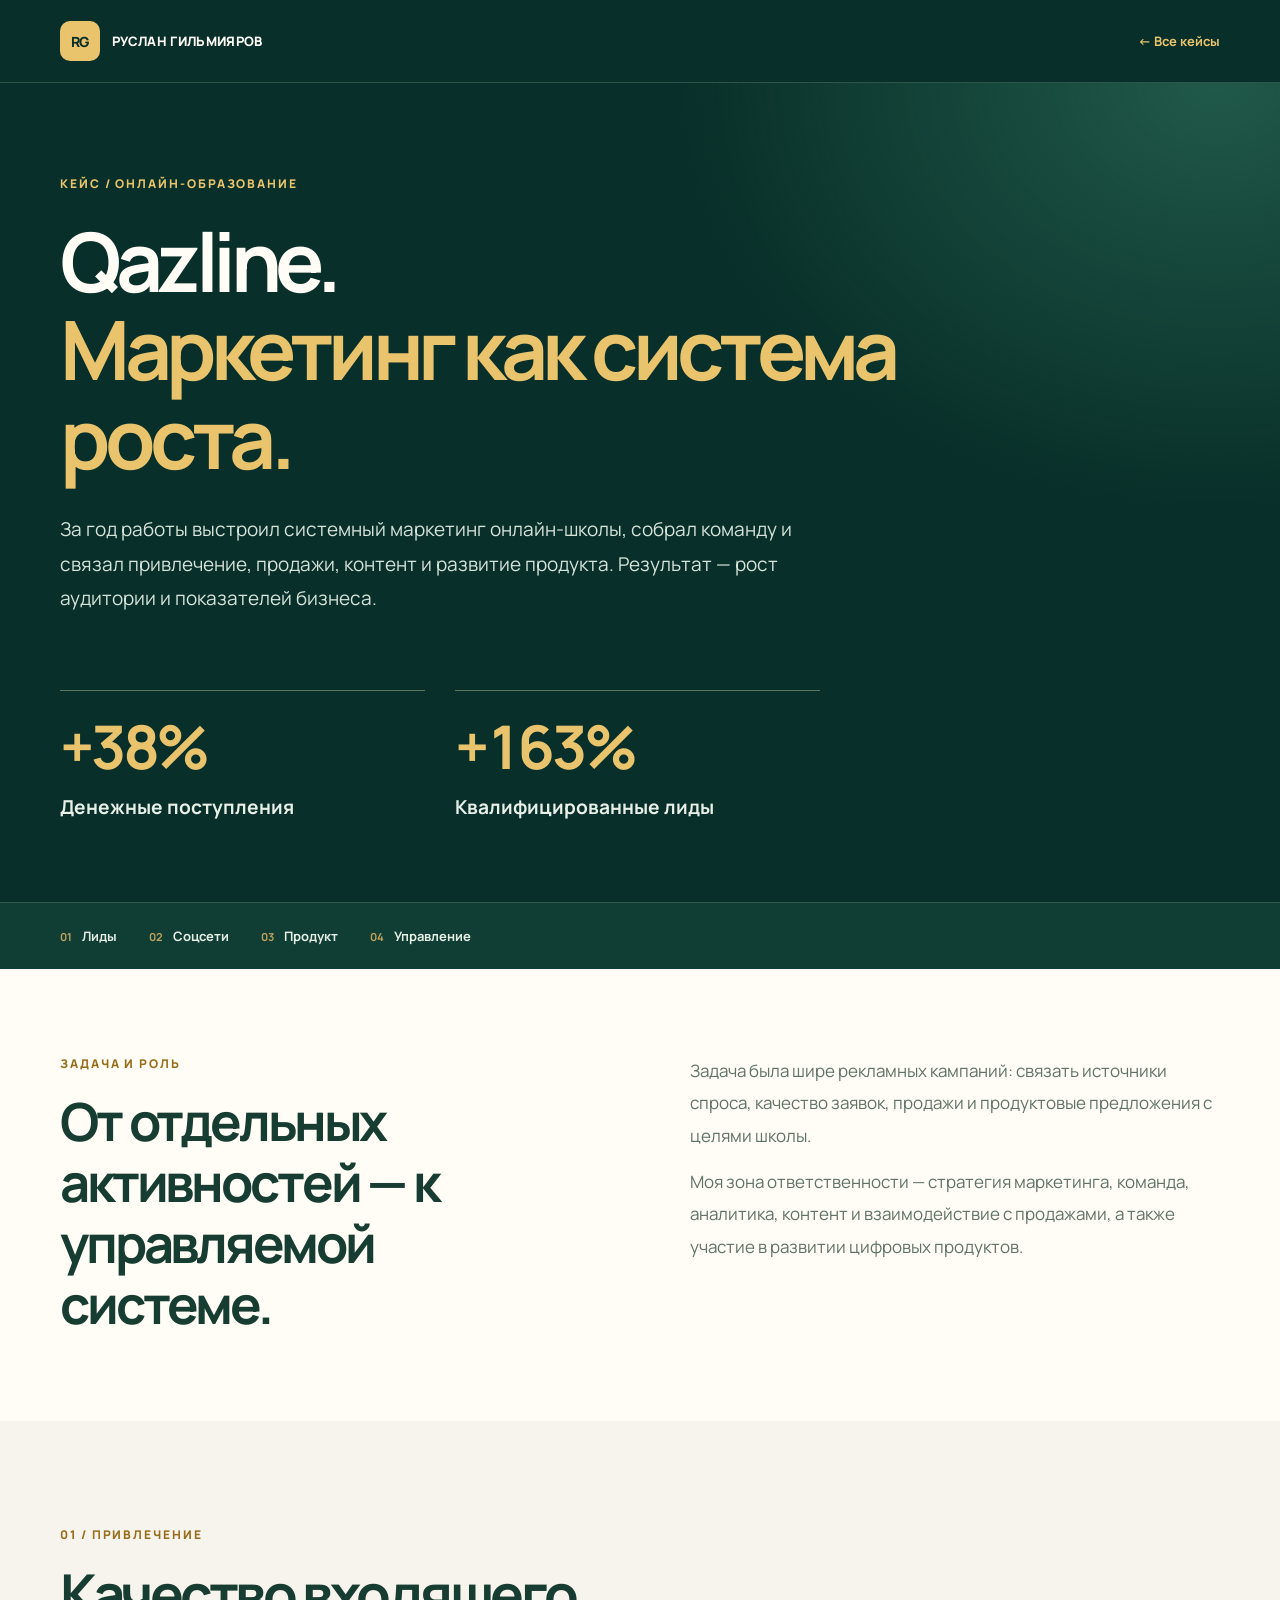
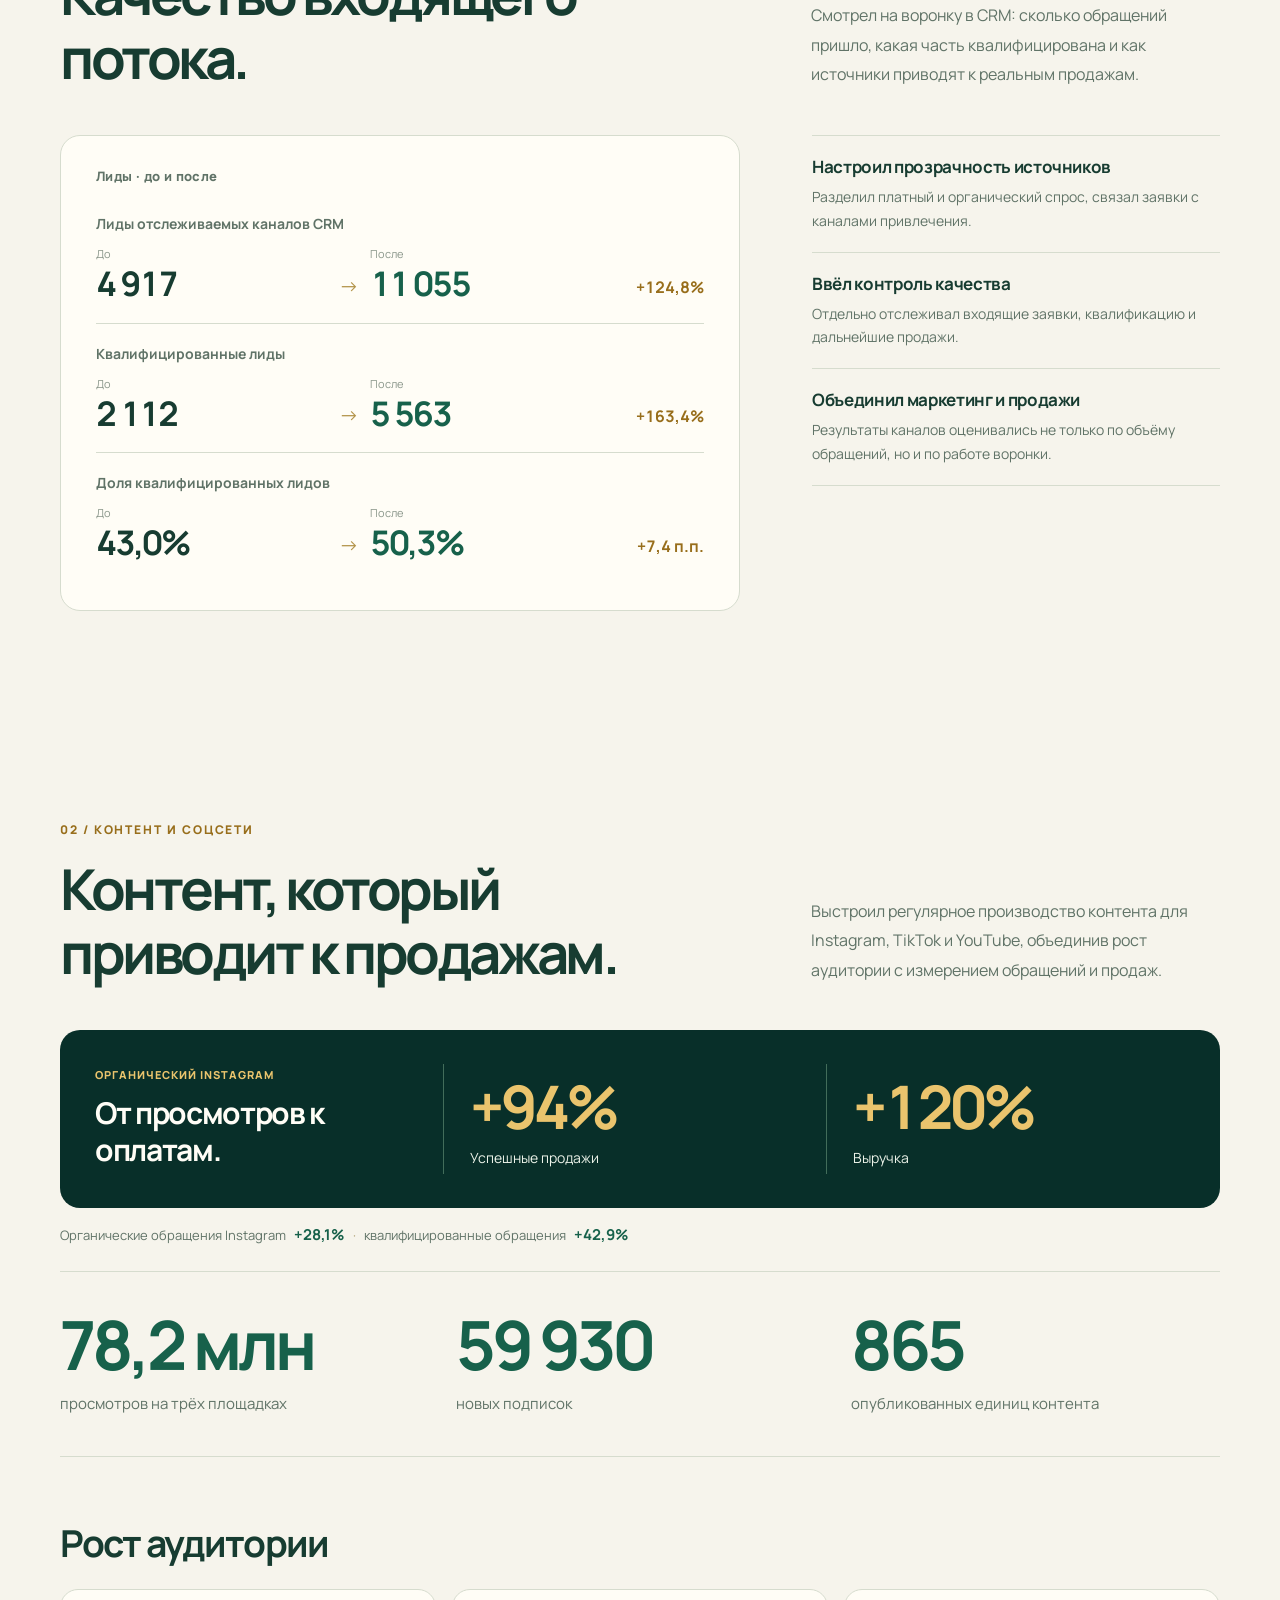
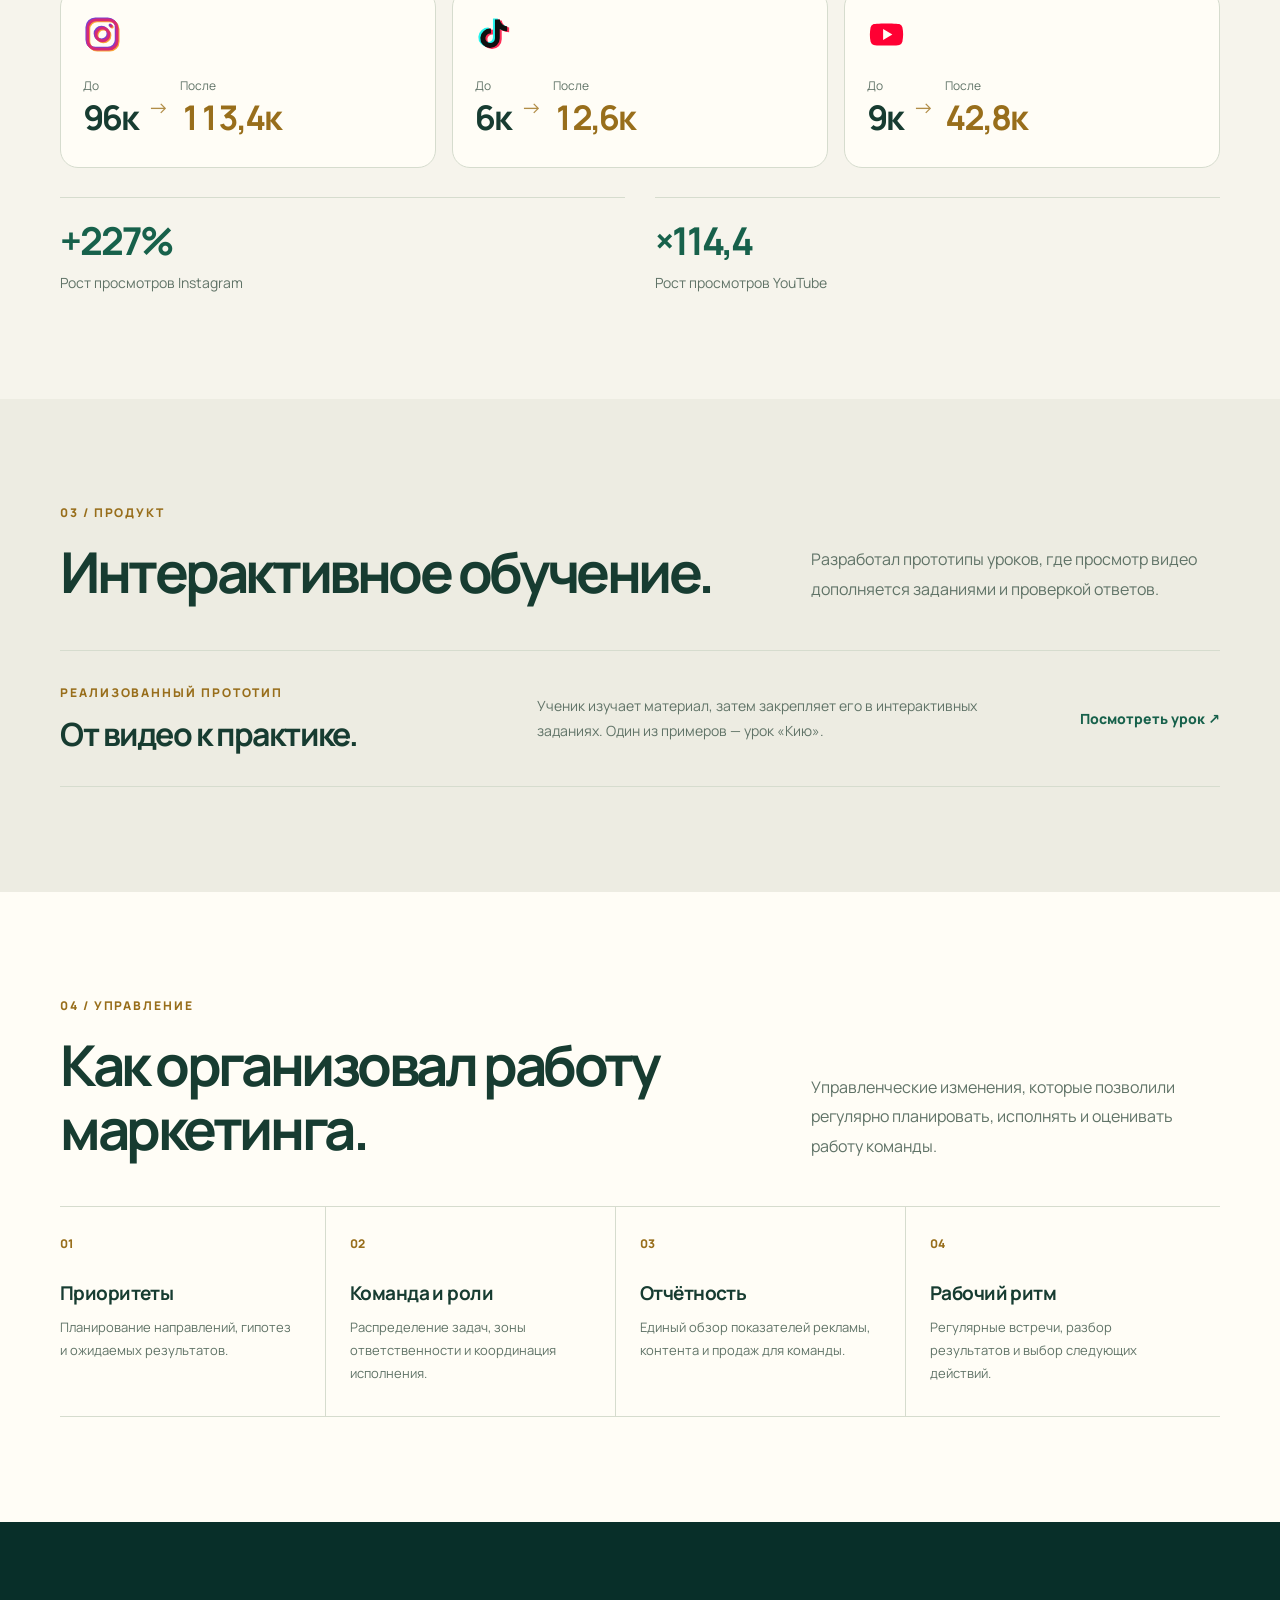
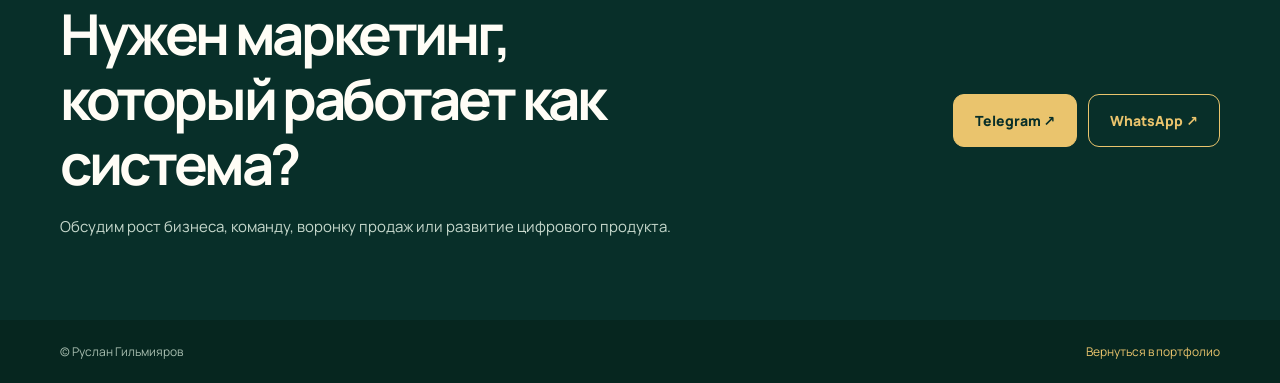
==== commit 82ecb4e3: "Update Qazline audience counts from current platform screenshots" ====
--- a/cases/qazline/index.html
+++ b/cases/qazline/index.html
@@ -273,17 +273,17 @@
         </div>
         <div class="subhead"><h3>Рост аудитории</h3></div>
         <div class="social-grid">
-          <article class="social-card" aria-label="Instagram: 96 тысяч до, 112 тысяч после">
+          <article class="social-card" aria-label="Instagram: 96 тысяч до, 113 384 подписчика после">
             <div class="social-logo instagram" role="img" aria-label="Instagram"><svg viewBox="0 0 24 24" fill="none" stroke="currentColor" stroke-width="1.8" stroke-linecap="round" stroke-linejoin="round" aria-hidden="true"><rect x="2.5" y="2.5" width="19" height="19" rx="5.5"/><circle cx="12" cy="12" r="4.2"/><circle cx="17.6" cy="6.5" r="1" fill="currentColor" stroke="none"/></svg></div>
-            <div class="follow-compare"><div><span>До</span><strong>96к</strong></div><i aria-hidden="true">→</i><div><span>После</span><strong>112к</strong></div></div>
+            <div class="follow-compare"><div><span>До</span><strong>96к</strong></div><i aria-hidden="true">→</i><div><span>После</span><strong>113,4к</strong></div></div>
           </article>
-          <article class="social-card" aria-label="TikTok: 6 тысяч до, 12 тысяч после">
+          <article class="social-card" aria-label="TikTok: 6 тысяч до, 12 600 подписчиков после">
             <div class="social-logo tiktok" role="img" aria-label="TikTok"><svg viewBox="0 0 24 24" fill="currentColor" aria-hidden="true"><path d="M15.4 2.3h-3.1v12.1a3.1 3.1 0 1 1-2.6-3.05V8.2a6.3 6.3 0 1 0 5.7 6.25V8.4a8.1 8.1 0 0 0 4.8 1.55V6.8a5.2 5.2 0 0 1-4.8-4.5Z"/></svg></div>
-            <div class="follow-compare"><div><span>До</span><strong>6к</strong></div><i aria-hidden="true">→</i><div><span>После</span><strong>12к</strong></div></div>
+            <div class="follow-compare"><div><span>До</span><strong>6к</strong></div><i aria-hidden="true">→</i><div><span>После</span><strong>12,6к</strong></div></div>
           </article>
-          <article class="social-card" aria-label="YouTube: 9 тысяч до, 39 тысяч после">
+          <article class="social-card" aria-label="YouTube: 9 тысяч до, 42 773 подписчика после">
             <div class="social-logo youtube" role="img" aria-label="YouTube"><svg viewBox="0 0 24 24" fill="currentColor" aria-hidden="true"><path d="M22.3 7.3a2.9 2.9 0 0 0-2-2.05C18.5 4.8 12 4.8 12 4.8s-6.5 0-8.3.45a2.9 2.9 0 0 0-2 2.05A30.3 30.3 0 0 0 1.2 12c0 1.57.17 3.15.5 4.7a2.9 2.9 0 0 0 2 2.05c1.8.45 8.3.45 8.3.45s6.5 0 8.3-.45a2.9 2.9 0 0 0 2-2.05 30.3 30.3 0 0 0 .5-4.7c0-1.57-.17-3.15-.5-4.7ZM9.8 15.5v-7l6 3.5-6 3.5Z"/></svg></div>
-            <div class="follow-compare"><div><span>До</span><strong>9к</strong></div><i aria-hidden="true">→</i><div><span>После</span><strong>39к</strong></div></div>
+            <div class="follow-compare"><div><span>До</span><strong>9к</strong></div><i aria-hidden="true">→</i><div><span>После</span><strong>42,8к</strong></div></div>
           </article>
         </div>
         <div class="social-views">
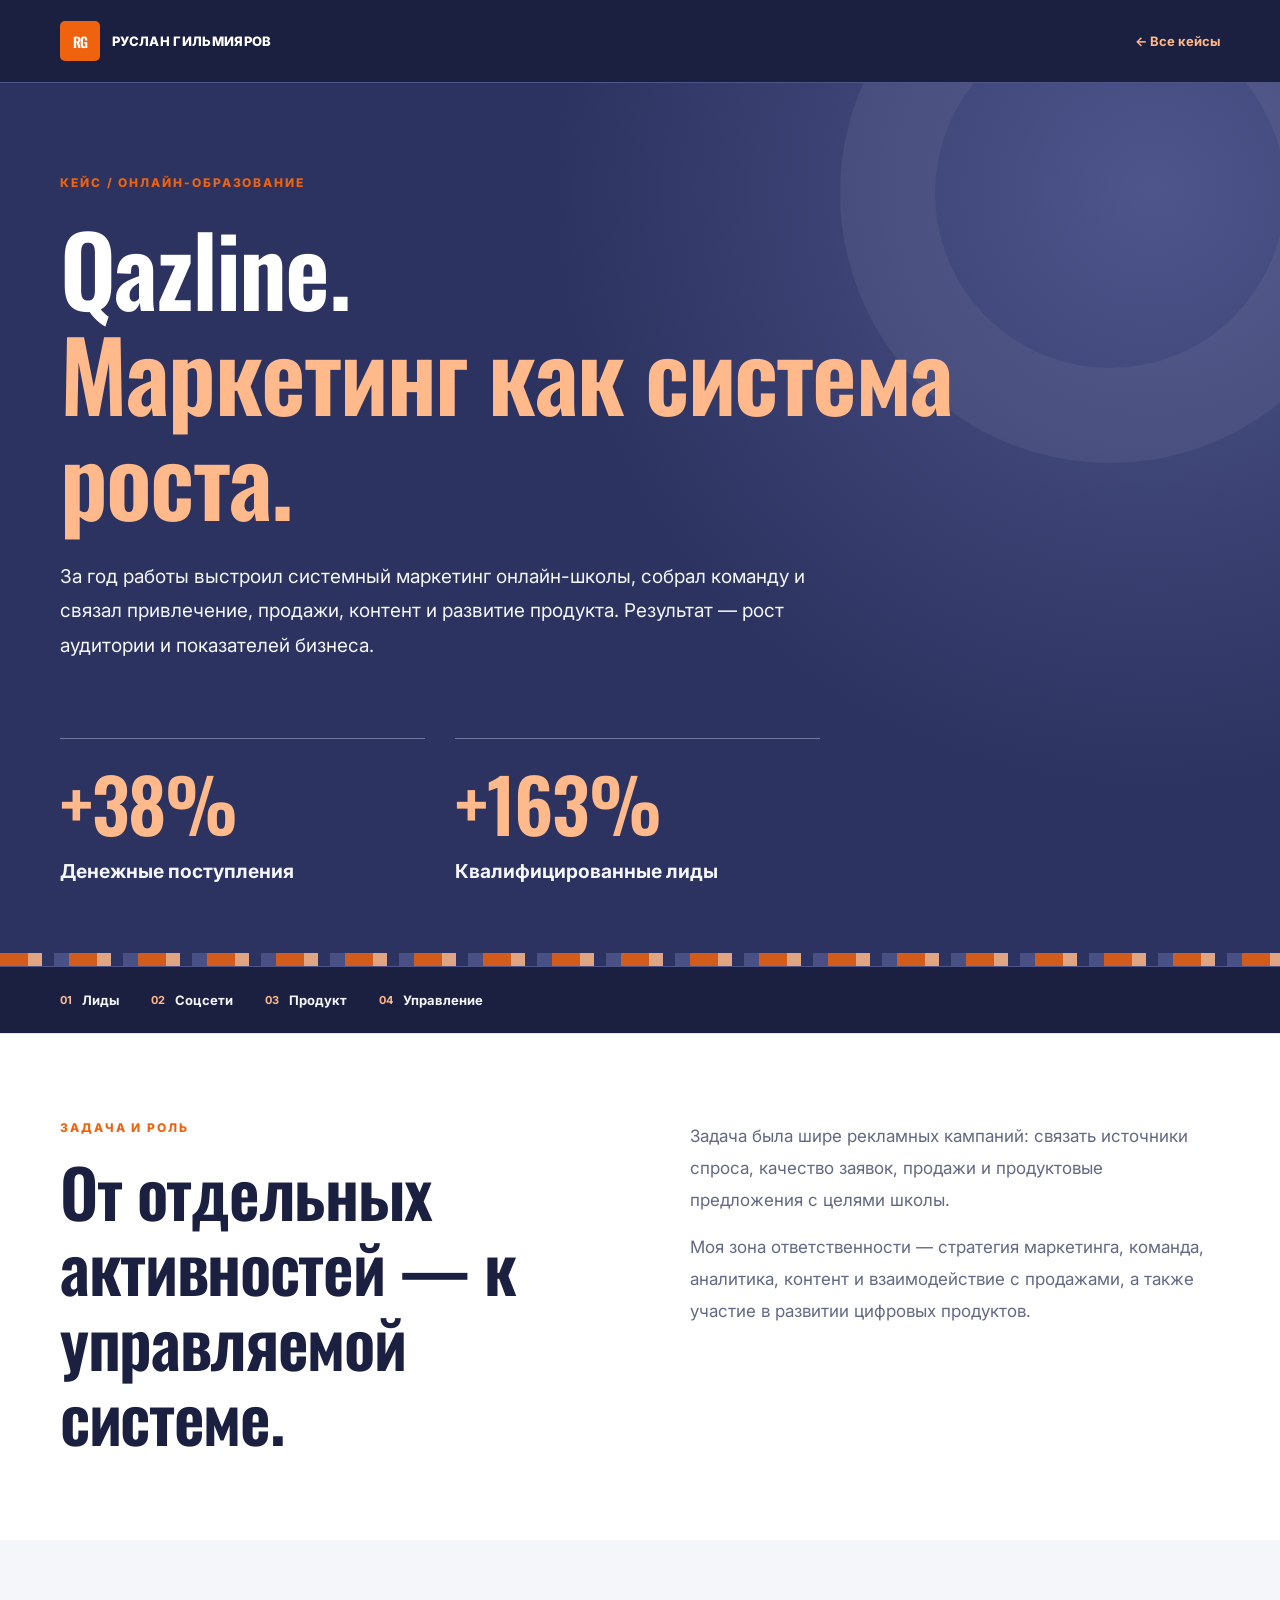
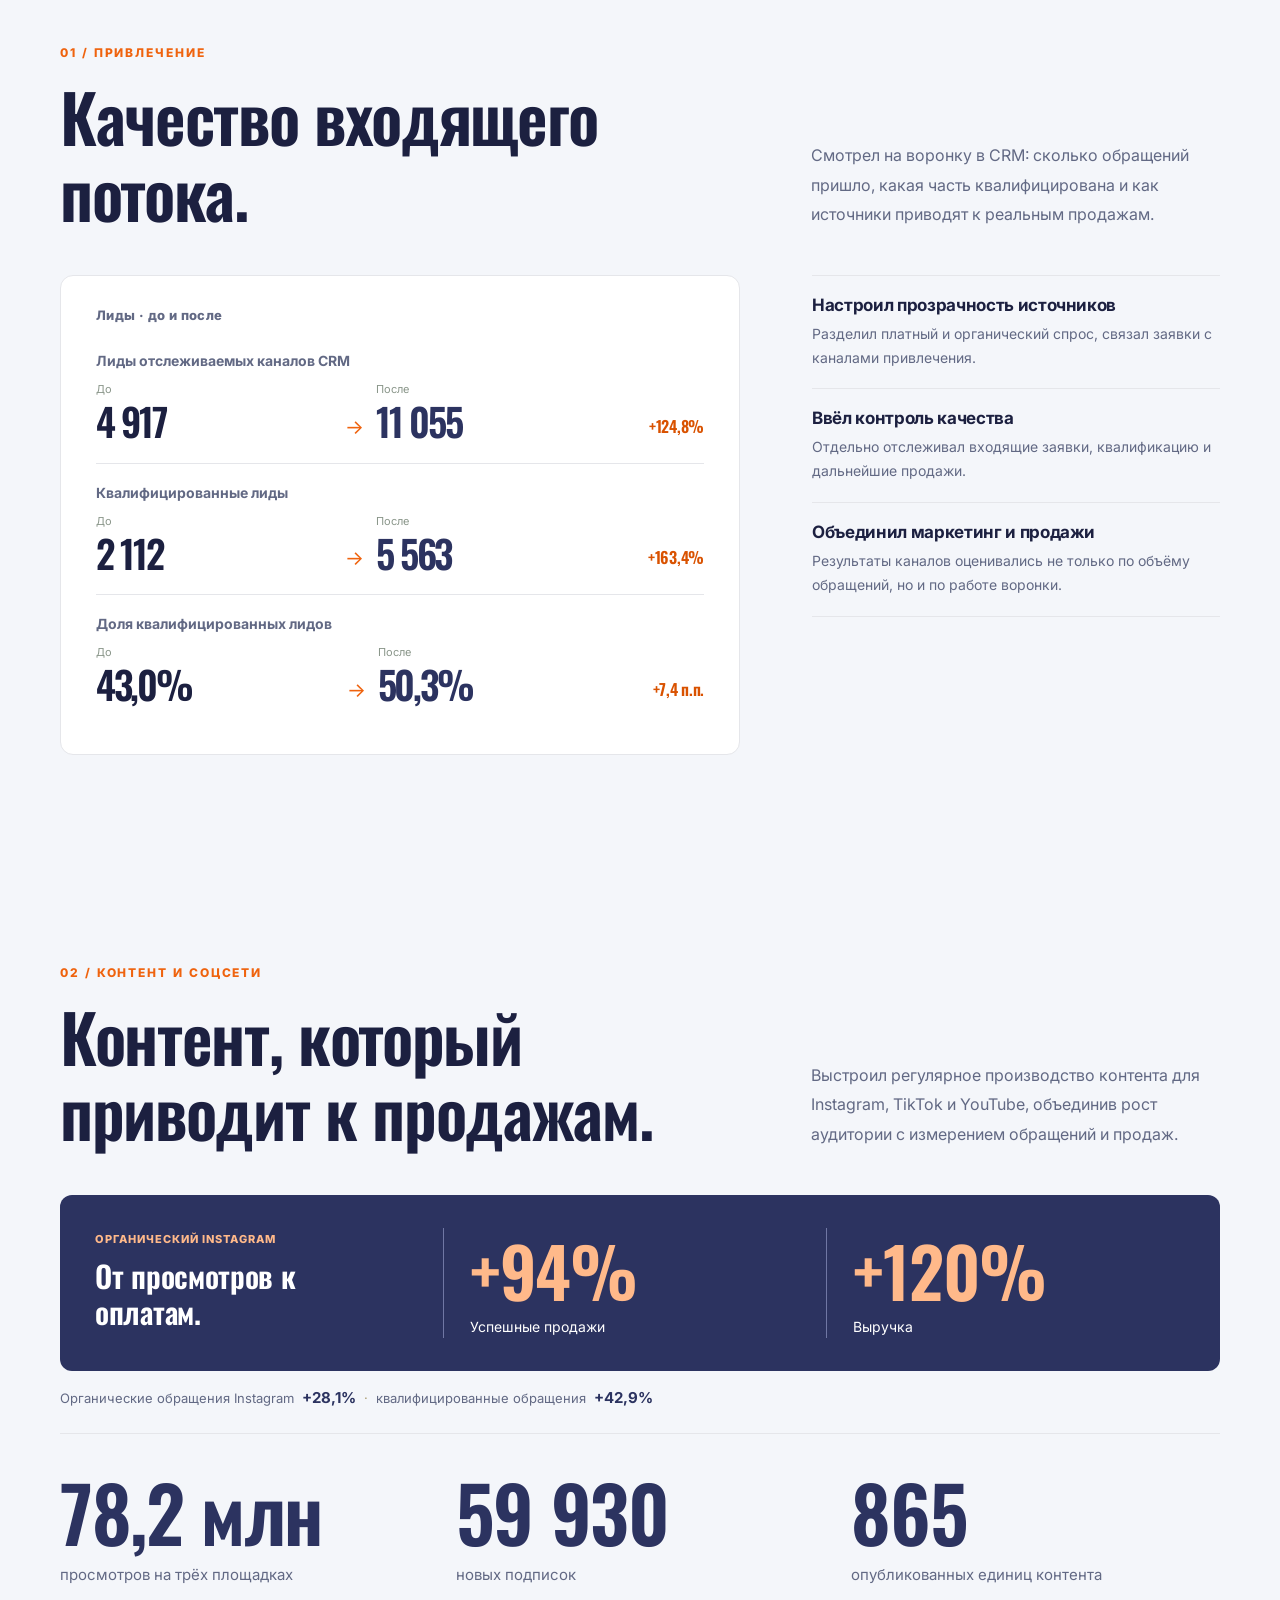
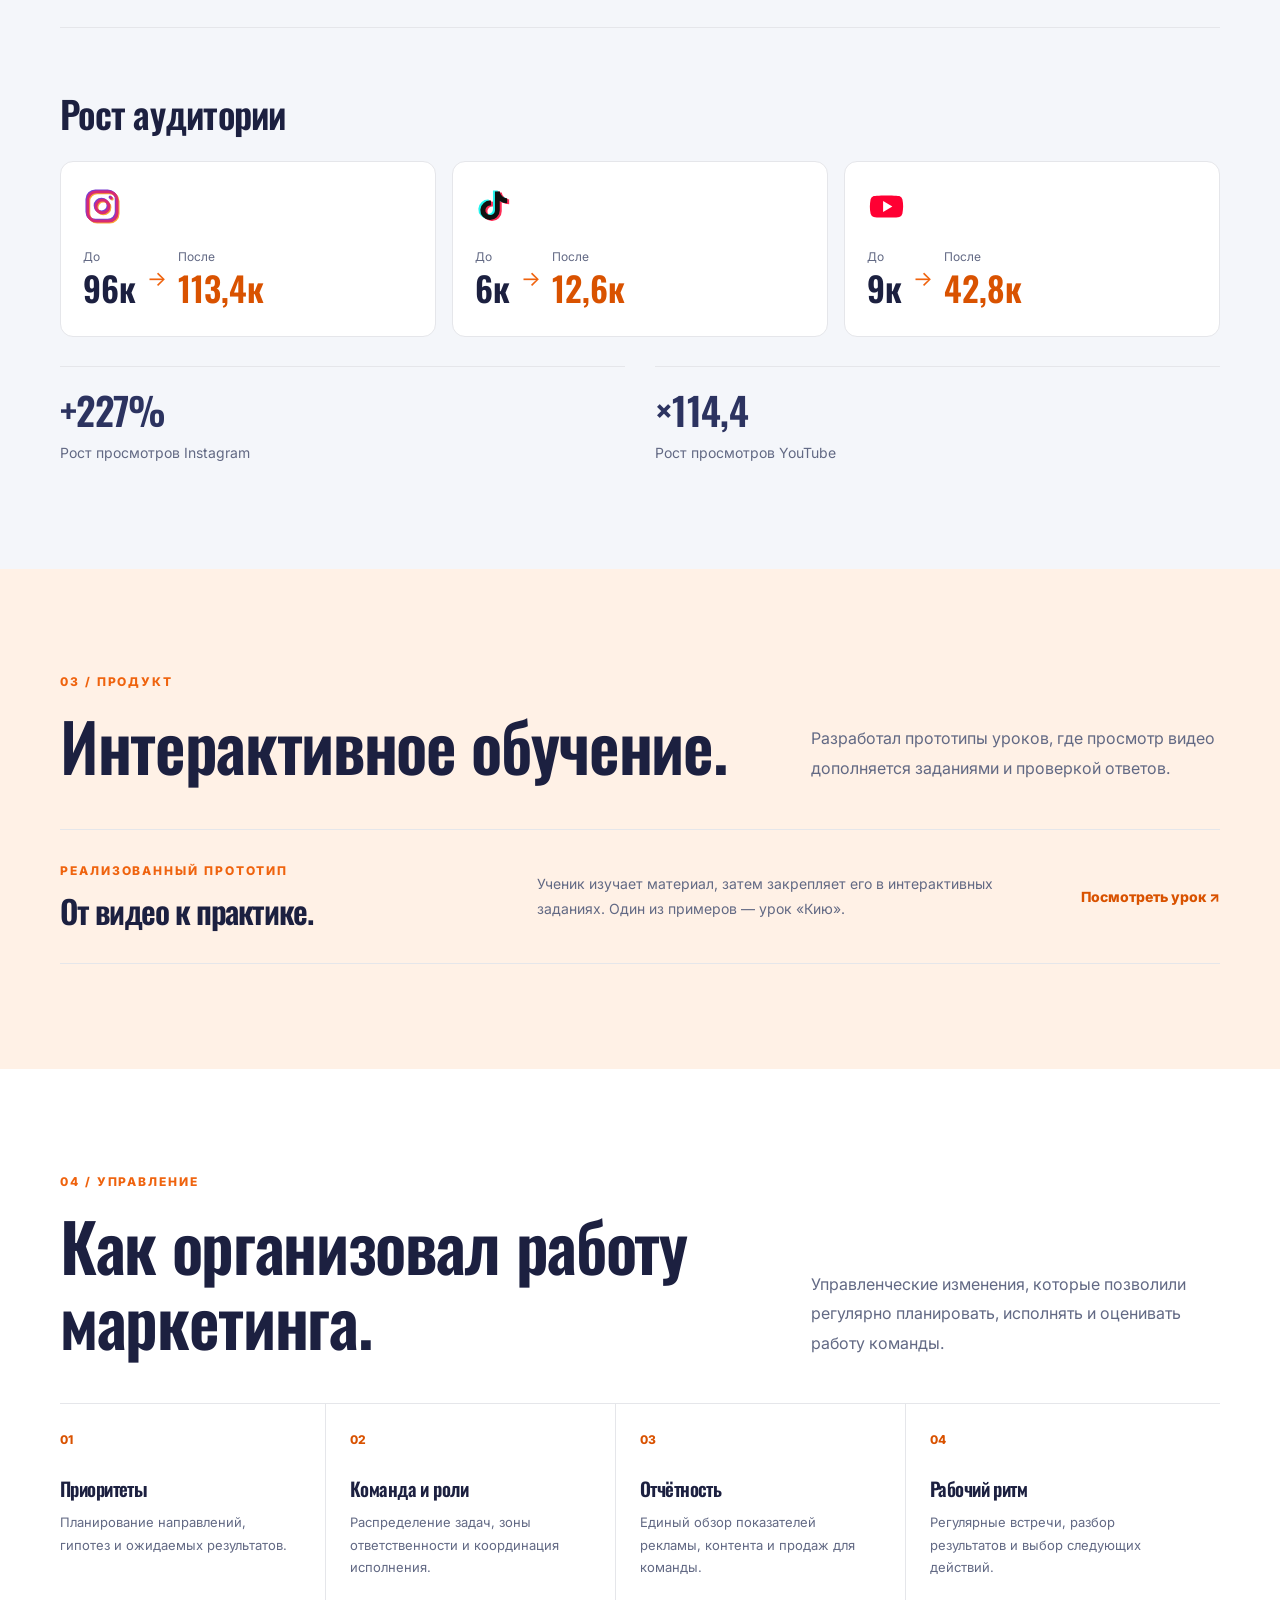
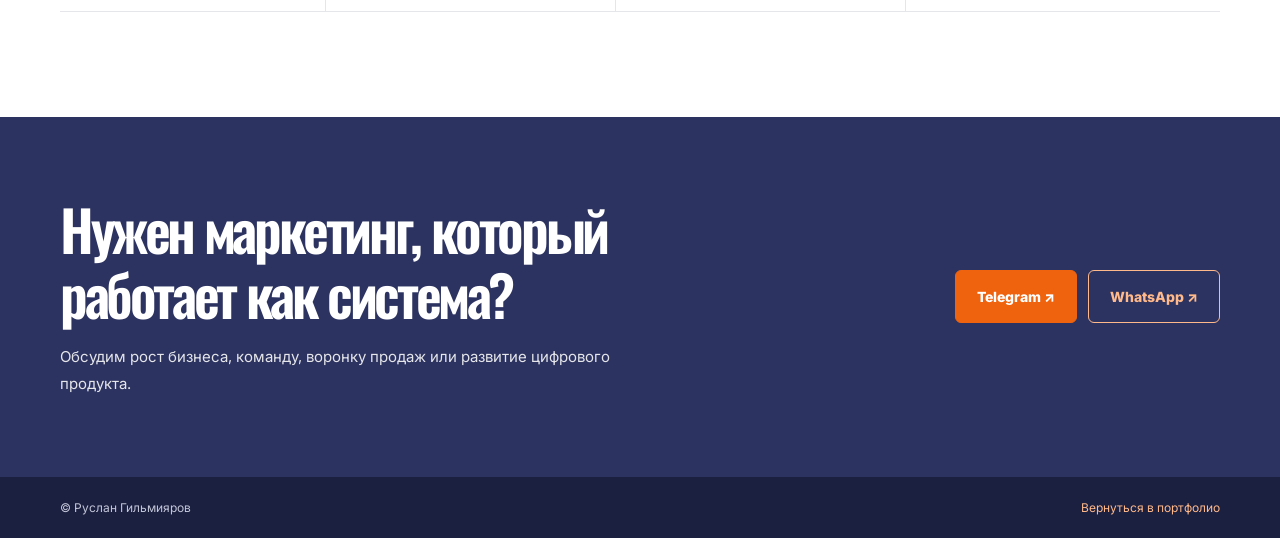
==== commit 0634d4e9: "Apply Qazline brand guide palette and Inter Oswald typography" ====
--- a/cases/qazline/index.html
+++ b/cases/qazline/index.html
@@ -3,7 +3,7 @@
 <head>
   <meta charset="utf-8">
   <meta name="viewport" content="width=device-width, initial-scale=1">
-  <meta name="theme-color" content="#082f29">
+  <meta name="theme-color" content="#2C3360">
   <meta name="description" content="Qazline — кейс Руслана Гильмиярова: системный маркетинг онлайн-школы, лидогенерация, CRM и продажи, контент, цифровой продукт и команда.">
   <meta property="og:type" content="article">
   <meta property="og:locale" content="ru_RU">
@@ -15,7 +15,7 @@
   <title>Qazline — кейс Руслана Гильмиярова</title>
   <link rel="preconnect" href="https://fonts.googleapis.com">
   <link rel="preconnect" href="https://fonts.gstatic.com" crossorigin>
-  <link href="https://fonts.googleapis.com/css2?family=Manrope:wght@400;500;600;700;800&display=swap" rel="stylesheet">
+  <link href="https://fonts.googleapis.com/css2?family=Inter:wght@400;500;600;700;800&family=Oswald:wght@400;500;600;700&display=swap" rel="stylesheet">
   <style>
     :root{--pine:#082f29;--pine-2:#10483c;--pine-3:#17614b;--ink:#173c31;--muted:#607367;--gold:#eac46d;--gold-dark:#986e1b;--cream:#f6f4ec;--cream-2:#edece2;--line:#d6dcce;--white:#fffdf6;scroll-behavior:smooth}
     *,*:before,*:after{box-sizing:border-box}
@@ -189,6 +189,75 @@
     @media(max-width:720px){.hero-results{grid-template-columns:repeat(2,minmax(0,1fr))}.hero-stat:last-child{grid-column:auto}.product-feature{grid-template-columns:1fr}.product-feature a{grid-column:auto}.social-proof{grid-template-columns:1fr;gap:0}.social-proof>div{padding:18px 0}.social-proof>div+div{border-top:1px solid var(--line)}.social-proof strong{font-size:clamp(46px,10vw,61px)}.organic-results__stat{min-height:0}}
     @media(max-width:480px){.hero-results{grid-template-columns:repeat(2,minmax(0,1fr));gap:17px}.hero-stat:last-child{grid-column:auto}.hero-stat:last-child strong{font-size:clamp(34px,8vw,42px)}.hero-stat strong{font-size:clamp(34px,8vw,42px)}.hero-stat p{font-size:13px}.organic-results__stat strong{font-size:clamp(32px,8vw,43px)}.social-proof strong{font-size:clamp(45px,11vw,59px)}}
     @media(prefers-reduced-motion:reduce){:root{scroll-behavior:auto}.btn{transition:none}}
+
+    /* Qazline brand guidelines: Inter + Oswald, Deep Indigo / Vivid Orange. */
+    :root{
+      --pine:#2C3360;--pine-2:#3c4478;--pine-3:#4E558B;
+      --ink:#1C2040;--muted:#626984;--gold:#EF630E;--gold-dark:#D95200;
+      --cream:#F4F6FA;--cream-2:#FFF1E6;--line:#E5E6EA;--white:#FFFFFF;
+    }
+    body{font-family:Inter,system-ui,-apple-system,"Segoe UI",sans-serif}
+    h1,h2,h3,.hero-stat strong,.organic-results__stat strong,.social-proof strong,.view-stat strong,.lead-trend__values b,.lead-trend__values strong,.follow-compare strong{
+      font-family:Oswald,Impact,"Arial Narrow",sans-serif;font-weight:600;letter-spacing:-.018em;
+    }
+    h1{font-size:clamp(57px,7.6vw,108px);line-height:1.08;max-width:1120px}
+    .section h2,.story h2{font-size:clamp(44px,5.2vw,72px);line-height:1.13;letter-spacing:-.02em}
+    .top{background:#1C2040;border-color:#4E558B}
+    .mark{background:var(--gold);color:#fff;border-radius:5px;font-family:Oswald,sans-serif;font-weight:600}
+    .return{color:#FFB98A}
+    .hero{position:relative;background:radial-gradient(circle at 90% 12%,#4E558B 0,transparent 43%),#2C3360}
+    .hero .wrap{position:relative;z-index:1}
+    .hero:before{content:"";position:absolute;width:min(44vw,540px);aspect-ratio:1;right:-100px;top:-160px;border:95px solid rgba(244,246,250,.055);border-radius:50%;pointer-events:none}
+    .hero:after{content:"";position:absolute;right:0;bottom:0;left:0;height:13px;opacity:.85;background:repeating-linear-gradient(90deg,#EF630E 0 28px,#FFB98A 28px 42px,#2C3360 42px 54px,#4E558B 54px 69px);pointer-events:none}
+    h1 span{color:#FFB98A}
+    .hero-lead,.hero-stat p{color:#F4F6FA}
+    .hero-stat{border-color:#7379a1}
+    .hero-stat strong{color:#FFB98A;font-size:clamp(49px,5.8vw,80px)}
+    .eyebrow,.section-index{color:var(--gold)}
+    .jump{background:#1C2040;border-color:#4E558B;color:#f4f6fa}
+    .jump span{color:#FFB98A}
+    .story{border-top:1px solid var(--line)}
+    .section:nth-of-type(even){background:#FFF1E6}
+    .funnel,.lead-trend,.social-card,.product-item{border-radius:13px}
+    .lead-trend__values span b{font-size:clamp(29px,3vw,39px)}
+    .lead-trend__values strong{color:var(--gold-dark)}
+    .lead-trend__values i,.follow-compare i{color:#EF630E}
+    .lead-trend__values span:nth-of-type(2) b{color:var(--pine)}
+    .lead-trend__name,.funnel-label span{color:var(--muted)}
+    .organic-results{background:var(--pine);border-radius:12px}
+    .organic-results__stat{border-color:#7077a4}
+    .organic-results__stat strong{color:#FFB98A;font-size:clamp(46px,5.4vw,72px)}
+    .organic-results__stat span{color:#fff}
+    .organic-results__intro span{color:#FFB98A}
+    .organic-results__intro h3{letter-spacing:-.01em}
+    .organic-footline b{color:var(--pine)}
+    .social-proof strong{font-size:clamp(53px,6vw,81px);color:var(--pine)}
+    .subhead h3{letter-spacing:-.02em}
+    .follow-compare strong{letter-spacing:0}
+    .follow-compare div:last-child strong{color:var(--gold-dark)}
+    .view-stat strong{color:var(--pine)}
+    .system-step .no{color:var(--gold-dark)}
+    .product-feature a,.product-item a{color:var(--gold-dark)}
+    .closing{background:#2C3360}
+    .closing p{color:#E5E6EA}
+    .btn{border-color:#FFB98A;border-radius:6px}
+    .btn.primary{background:var(--gold);border-color:var(--gold);color:#fff}
+    .btn.secondary{color:#FFB98A}
+    .foot{background:#1C2040;color:#c3c6d8}
+    .foot a{color:#FFB98A}
+    @media(max-width:720px){
+      .hero h1{font-size:clamp(51px,10.5vw,71px)}
+      .hero-stat strong,.hero-stat:last-child strong{font-size:clamp(42px,8vw,58px)}
+      .section h2,.story h2{font-size:clamp(40px,9vw,54px)}
+      .social-proof strong{font-size:clamp(52px,11vw,68px)}
+      .organic-results__stat strong{font-size:clamp(36px,8vw,50px)}
+      .hero:before{right:-130px;top:-70px;border-width:48px}
+    }
+    @media(max-width:480px){
+      .hero h1{font-size:clamp(48px,11vw,62px)}
+      .hero-stat strong,.hero-stat:last-child strong{font-size:clamp(40px,9vw,50px)}
+      .follow-compare strong{font-size:clamp(21px,5vw,26px)}
+    }
   </style>
 </head>
 <body>
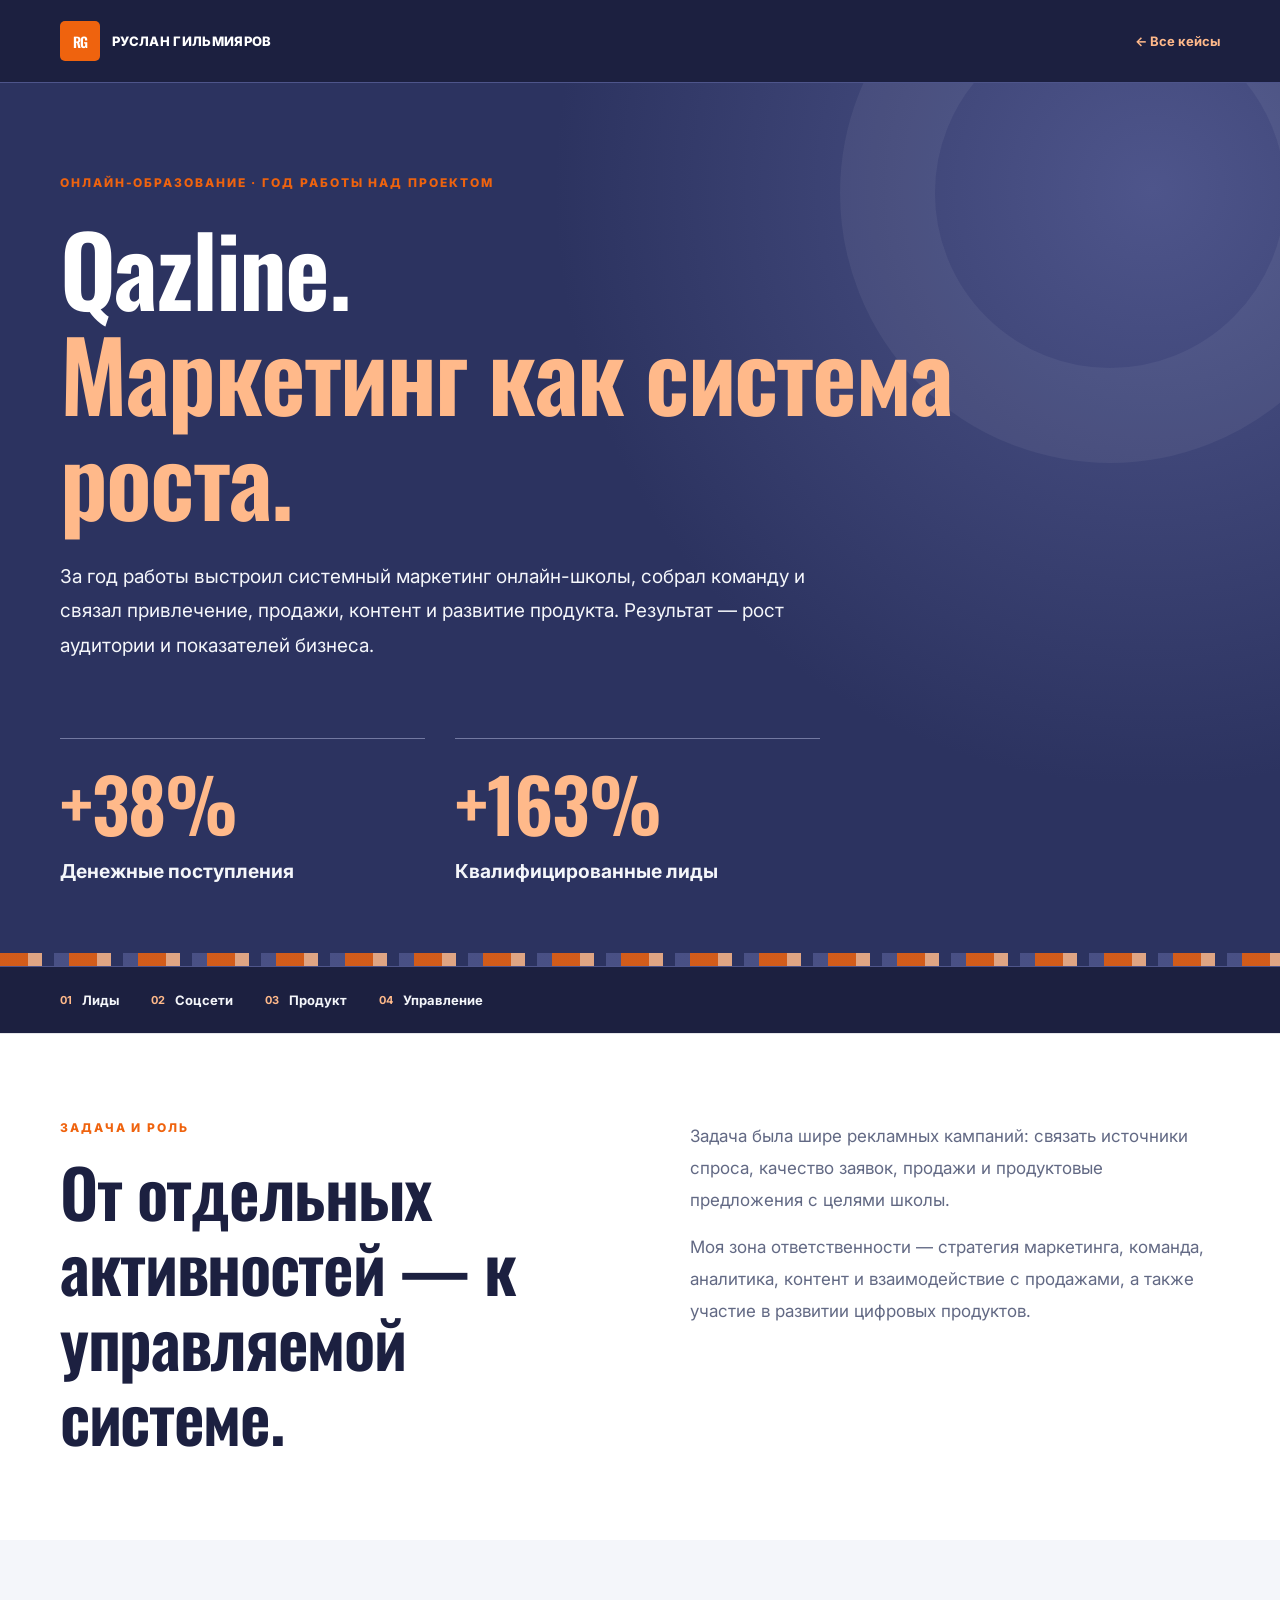
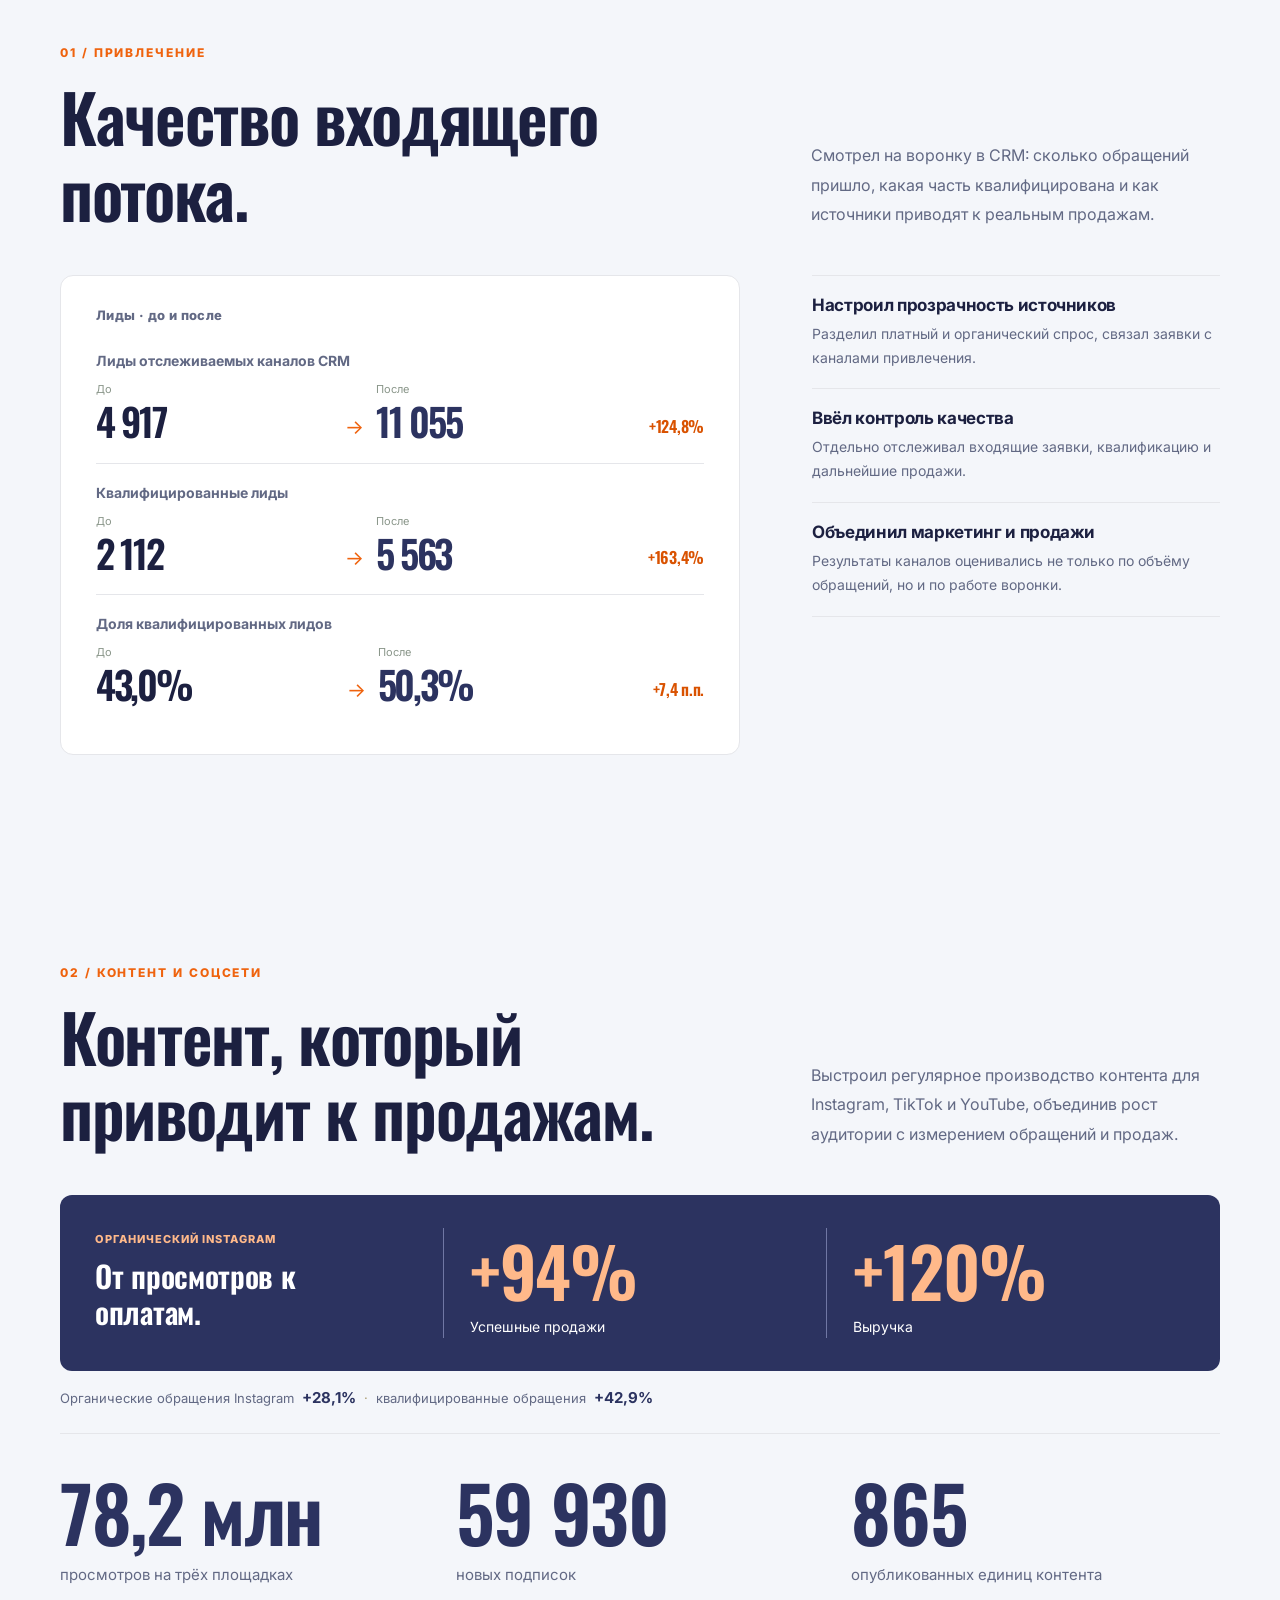
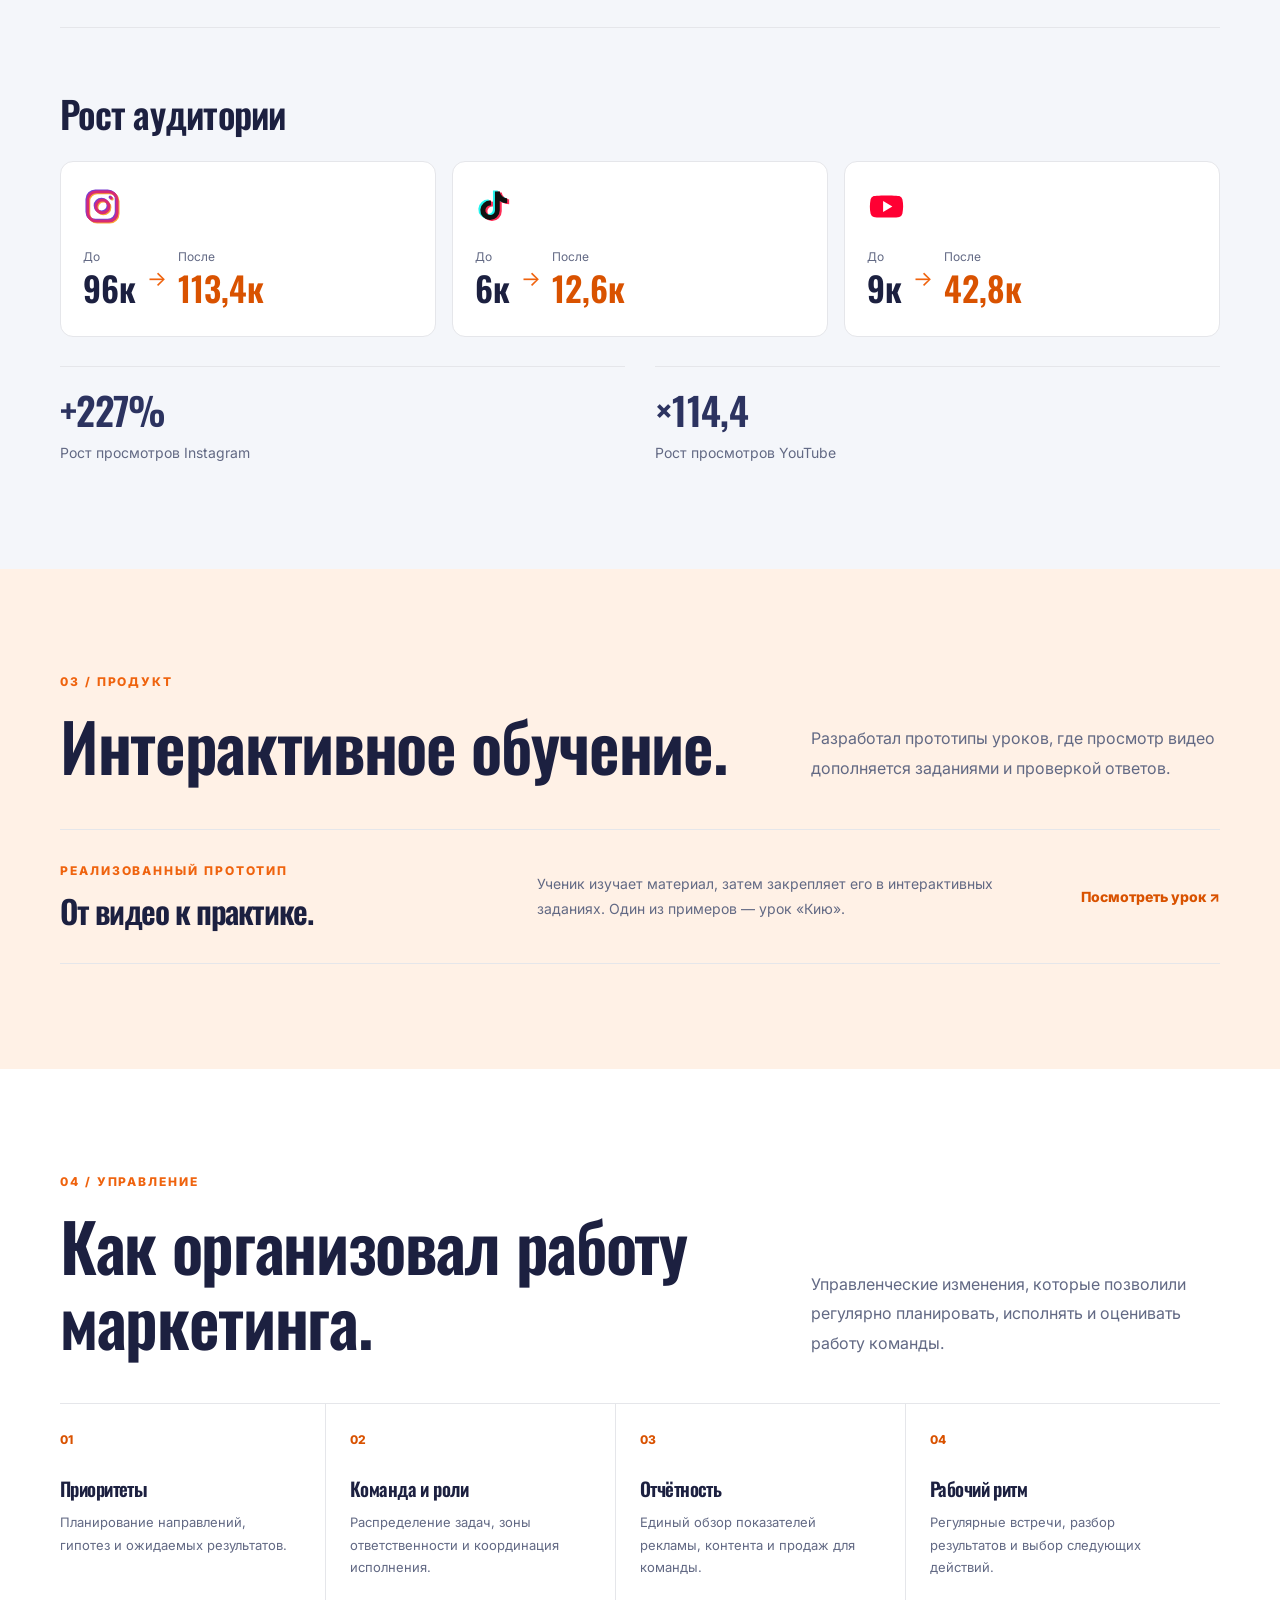
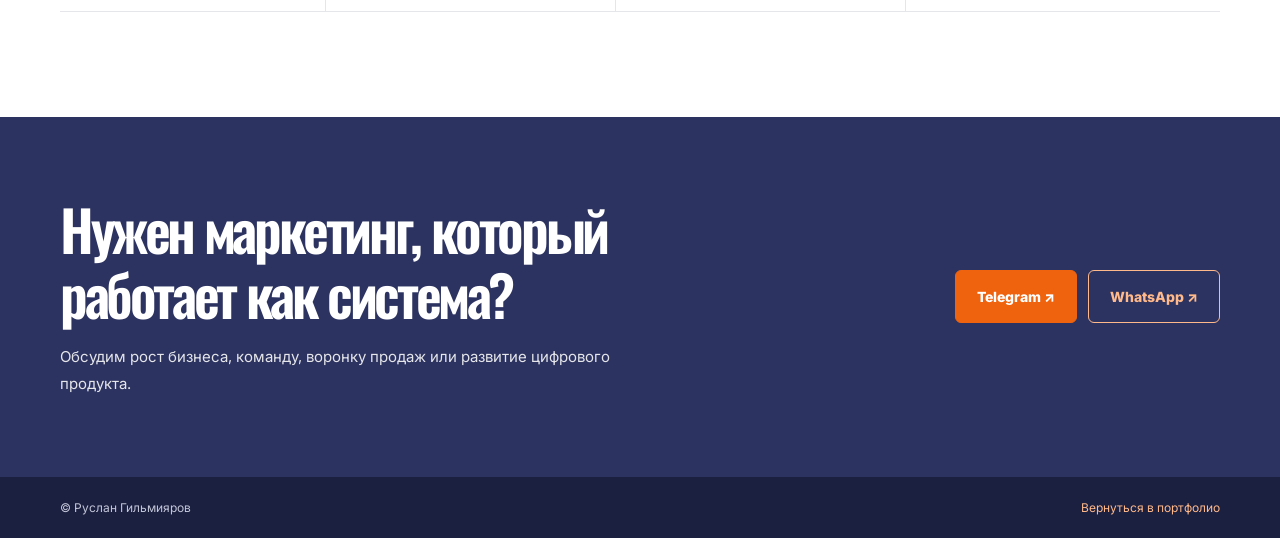
==== commit 6b789907: "Show year of work above Qazline case title" ====
--- a/cases/qazline/index.html
+++ b/cases/qazline/index.html
@@ -270,7 +270,7 @@
   <main>
     <section class="hero" aria-labelledby="title">
       <div class="wrap">
-        <p class="eyebrow">Кейс / Онлайн-образование</p>
+        <p class="eyebrow">Онлайн-образование · Год работы над проектом</p>
         <h1 id="title">Qazline.<br><span>Маркетинг как система роста.</span></h1>
         <p class="hero-lead">За год работы выстроил системный маркетинг онлайн-школы, собрал команду и связал привлечение, продажи, контент и развитие продукта. Результат — рост аудитории и показателей бизнеса.</p>
         <div class="hero-results" aria-label="Ключевые результаты">
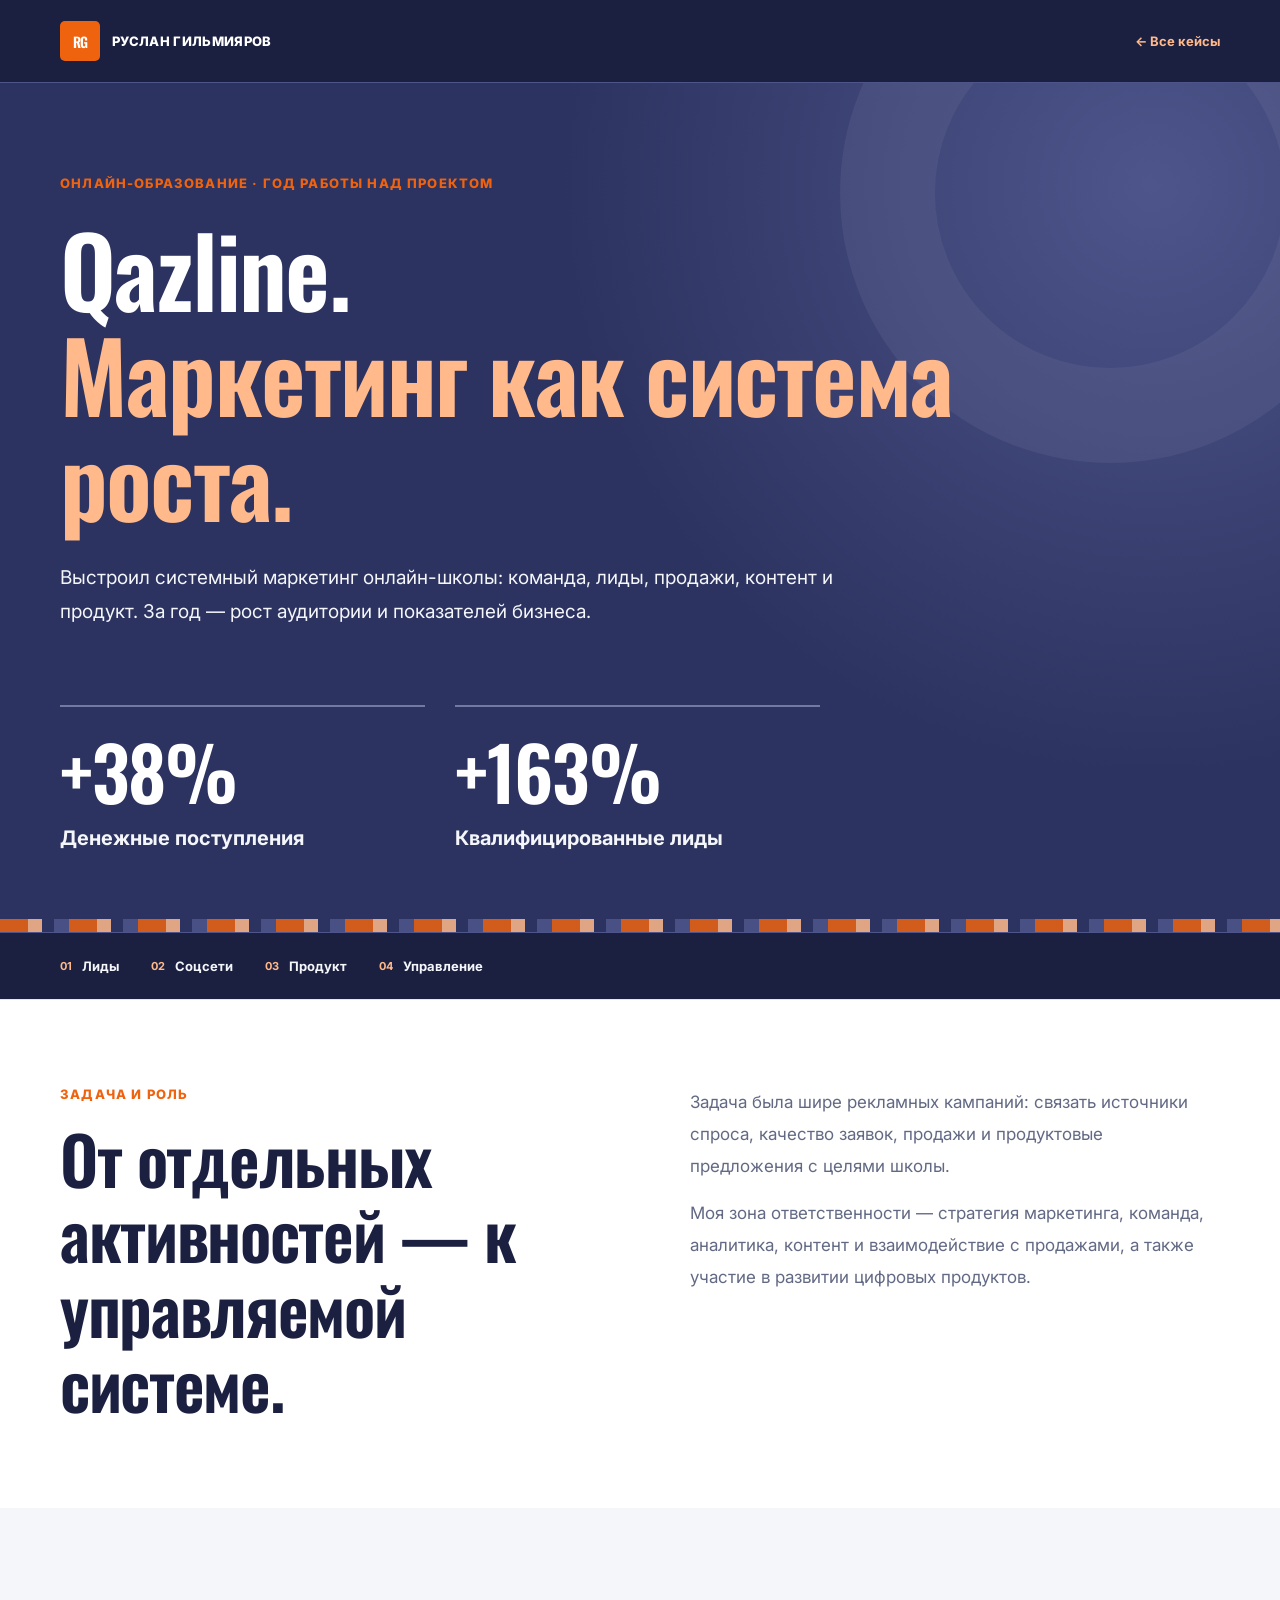
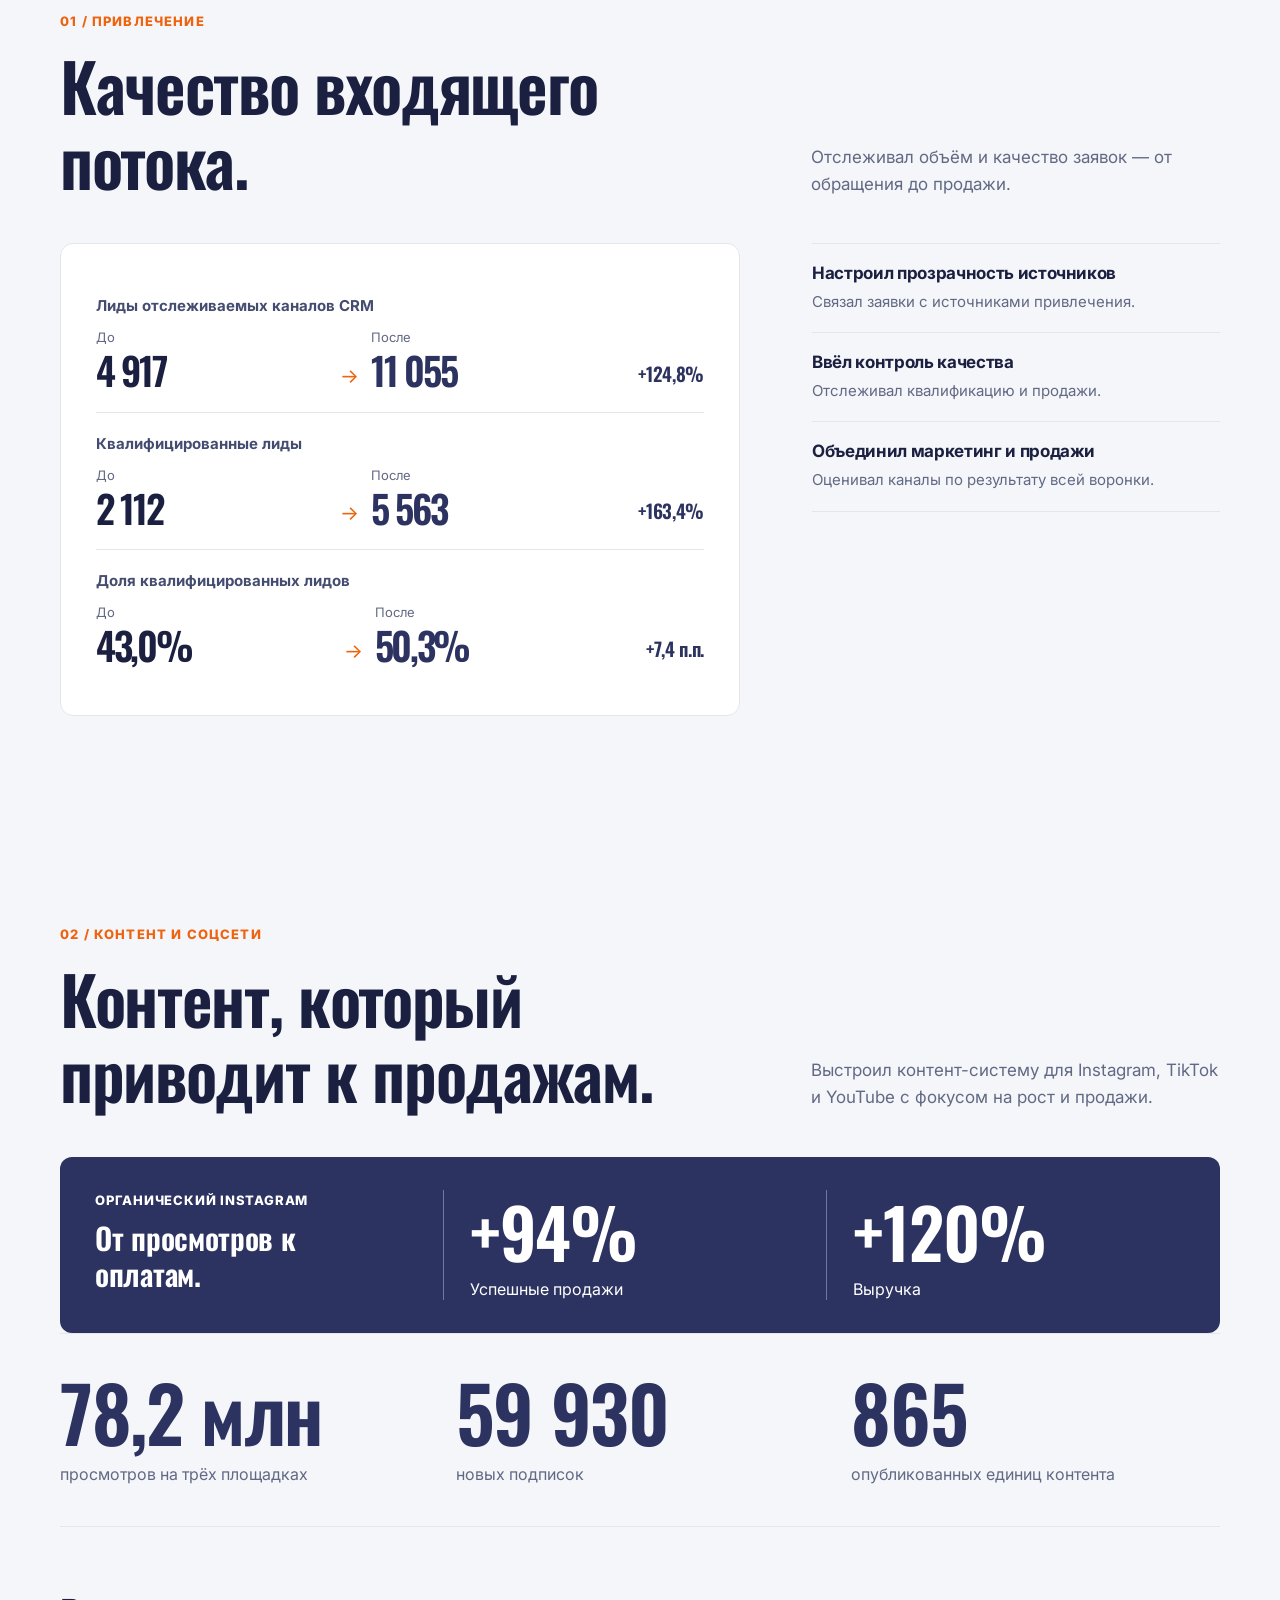
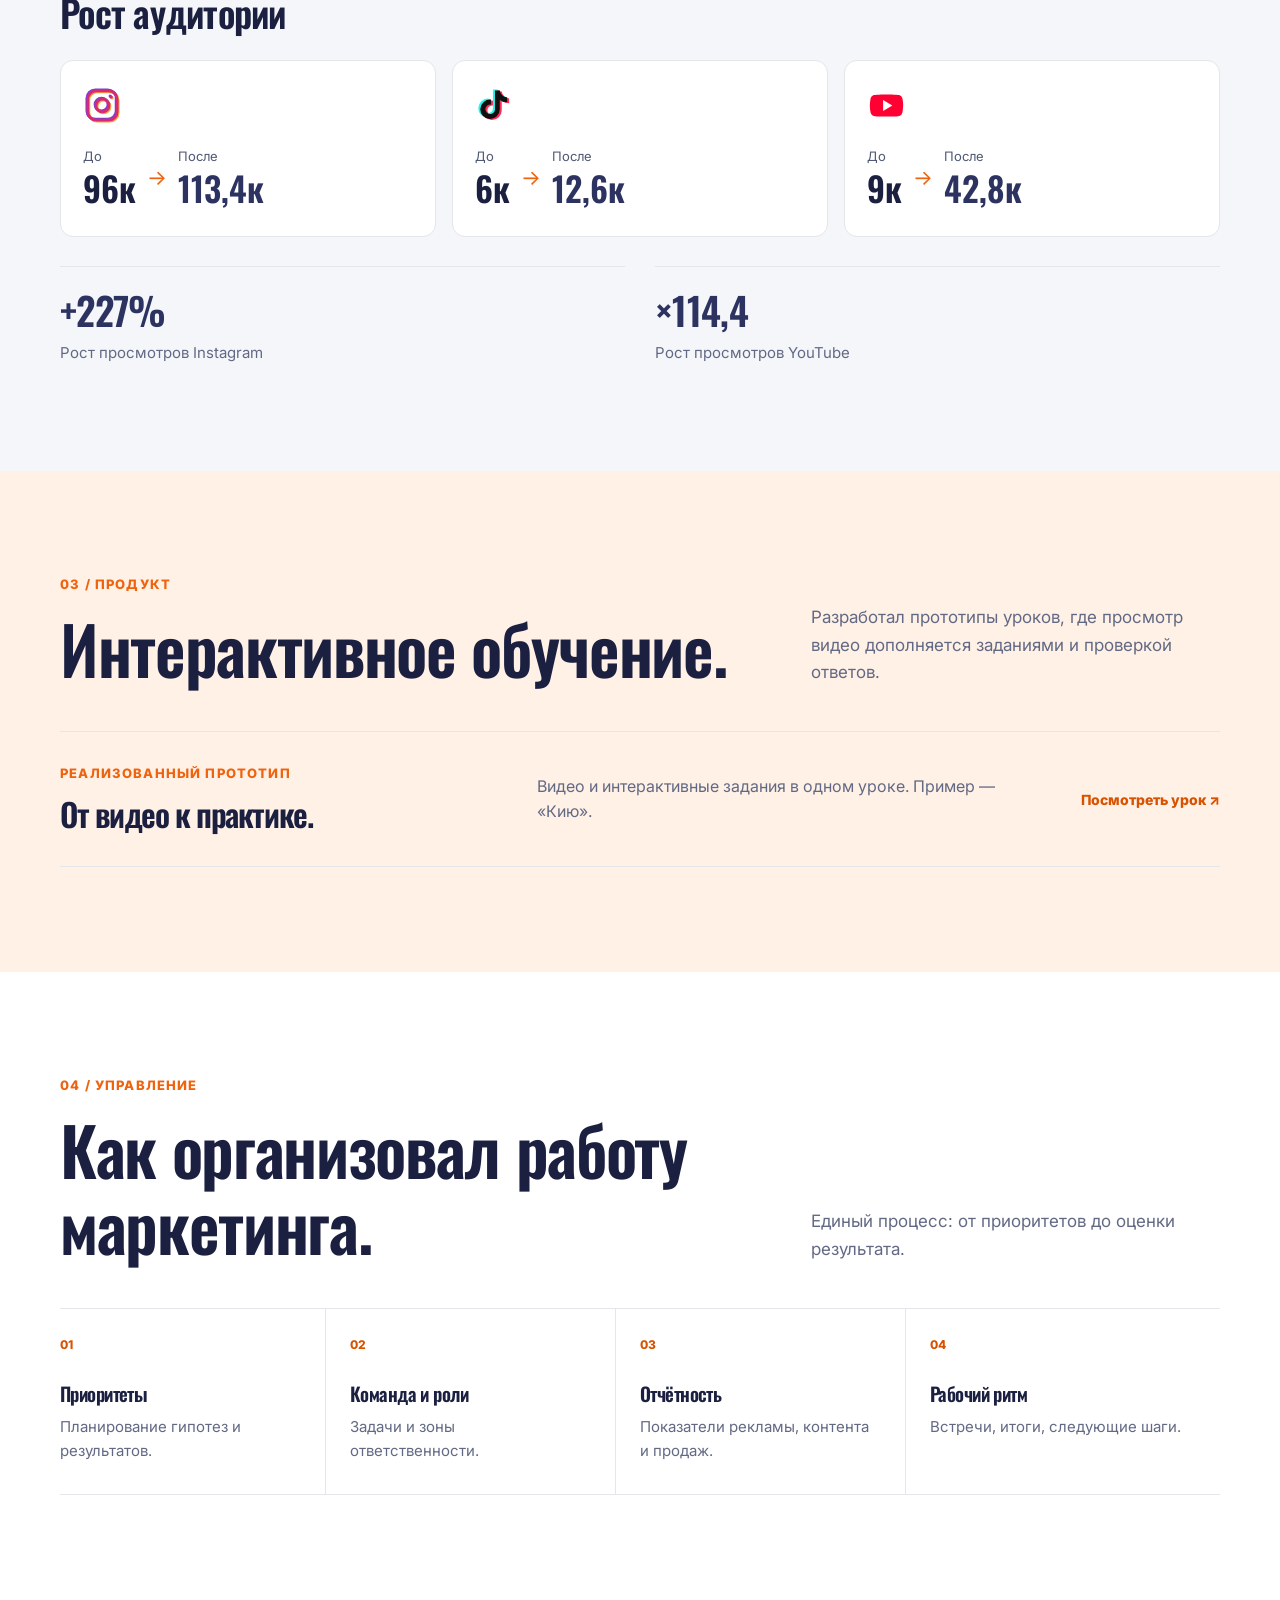
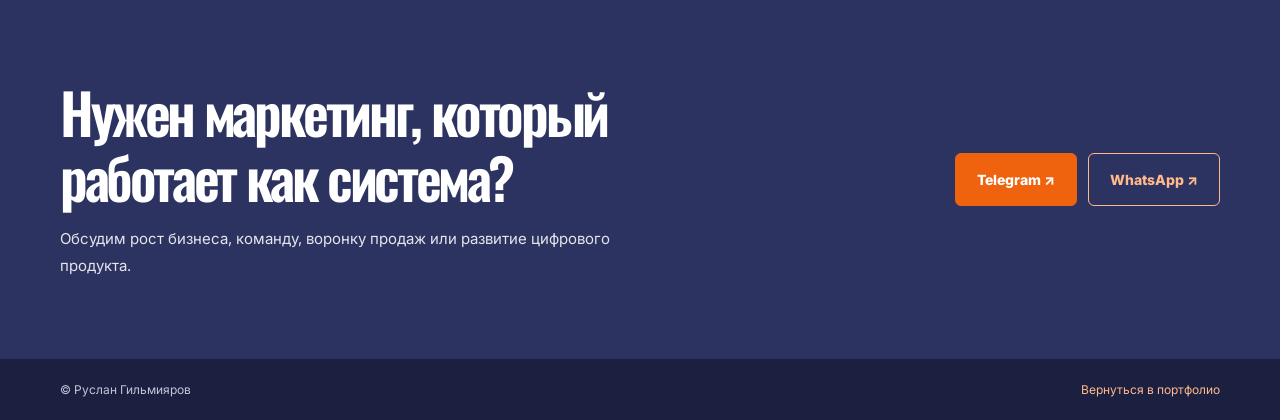
==== commit 4e400498: "Refine Qazline case typography, contrast and concise copy" ====
--- a/cases/qazline/index.html
+++ b/cases/qazline/index.html
@@ -258,6 +258,36 @@
       .hero-stat strong,.hero-stat:last-child strong{font-size:clamp(40px,9vw,50px)}
       .follow-compare strong{font-size:clamp(21px,5vw,26px)}
     }
+
+    /* Editorial cleanup: fewer micro-captions, clear white figures on indigo. */
+    .hero-stat strong,.organic-results__stat strong{color:#FFFFFF}
+    .hero-stat{border-top-width:2px}
+    .hero-stat p{font-size:clamp(16px,1.6vw,20px);line-height:1.45}
+    .eyebrow,.section-index{font-size:13px;letter-spacing:.09em}
+    .section-head p{font-size:17px;line-height:1.6}
+    .lead-trend__name{font-size:15px;line-height:1.4;color:#444C70}
+    .lead-trend__values span small{font-size:13px;color:#626984}
+    .lead-trend__values strong{color:#2C3360;font-size:19px}
+    .action-list span{font-size:15px;line-height:1.55}
+    .organic-results__intro span{font-size:13px;letter-spacing:.06em;color:#FFFFFF}
+    .organic-results__stat span{font-size:16px}
+    .social-proof span{font-size:16px;line-height:1.45}
+    .follow-compare span{font-size:13px;color:#505975}
+    .follow-compare div:last-child strong{color:#2C3360}
+    .view-stat span{font-size:15px}
+    .product-feature p{font-size:16px;line-height:1.55}
+    .system-step p{font-size:15px;line-height:1.55}
+    @media(max-width:720px){
+      .hero-stat p{font-size:14px}
+      .social-proof span{font-size:15px}
+      .lead-trend__values strong{font-size:17px}
+    }
+    @media(max-width:480px){
+      .hero-stat p{font-size:13px}
+      .follow-compare span{font-size:12px}
+      .organic-results__stat span{font-size:14px}
+      .section-head p{font-size:16px}
+    }
   </style>
 </head>
 <body>
@@ -272,7 +302,7 @@
       <div class="wrap">
         <p class="eyebrow">Онлайн-образование · Год работы над проектом</p>
         <h1 id="title">Qazline.<br><span>Маркетинг как система роста.</span></h1>
-        <p class="hero-lead">За год работы выстроил системный маркетинг онлайн-школы, собрал команду и связал привлечение, продажи, контент и развитие продукта. Результат — рост аудитории и показателей бизнеса.</p>
+        <p class="hero-lead">Выстроил системный маркетинг онлайн-школы: команда, лиды, продажи, контент и продукт. За год — рост аудитории и показателей бизнеса.</p>
         <div class="hero-results" aria-label="Ключевые результаты">
           <div class="hero-stat"><strong>+38%</strong><p>Денежные поступления</p></div>
           <div class="hero-stat"><strong>+163%</strong><p>Квалифицированные лиды</p></div>
@@ -298,12 +328,12 @@
       <div class="wrap">
         <div class="section-head">
           <div><span class="section-index">01 / Привлечение</span><h2 id="leads-title">Качество входящего потока.</h2></div>
-          <p>Смотрел на воронку в CRM: сколько обращений пришло, какая часть квалифицирована и как источники приводят к реальным продажам.</p>
+          <p>Отслеживал объём и качество заявок — от обращения до продажи.</p>
         </div>
         <div class="leads-area">
           <div>
             <div class="lead-trend" aria-label="Рост лидов и квалификации за сопоставимые периоды">
-              <div class="minor-title">Лиды · до и после</div>
+              
               <div class="lead-trend__row">
                 <span class="lead-trend__name">Лиды отслеживаемых каналов CRM</span>
                 <div class="lead-trend__values"><span><small>До</small><b>4 917</b></span><i aria-hidden="true">→</i><span><small>После</small><b>11 055</b></span><strong>+124,8%</strong></div>
@@ -319,22 +349,22 @@
             </div>
           </div>
           <ul class="action-list" aria-label="Что было сделано с лидогенерацией">
-            <li><strong>Настроил прозрачность источников</strong><span>Разделил платный и органический спрос, связал заявки с каналами привлечения.</span></li>
-            <li><strong>Ввёл контроль качества</strong><span>Отдельно отслеживал входящие заявки, квалификацию и дальнейшие продажи.</span></li>
-            <li><strong>Объединил маркетинг и продажи</strong><span>Результаты каналов оценивались не только по объёму обращений, но и по работе воронки.</span></li>
+            <li><strong>Настроил прозрачность источников</strong><span>Связал заявки с источниками привлечения.</span></li>
+            <li><strong>Ввёл контроль качества</strong><span>Отслеживал квалификацию и продажи.</span></li>
+            <li><strong>Объединил маркетинг и продажи</strong><span>Оценивал каналы по результату всей воронки.</span></li>
           </ul>
         </div>
       </div>
     </section>
     <section class="section social" id="social" aria-labelledby="social-title">
       <div class="wrap">
-        <div class="section-head"><div><span class="section-index">02 / Контент и соцсети</span><h2 id="social-title">Контент, который приводит к продажам.</h2></div><p>Выстроил регулярное производство контента для Instagram, TikTok и YouTube, объединив рост аудитории с измерением обращений и продаж.</p></div>
+        <div class="section-head"><div><span class="section-index">02 / Контент и соцсети</span><h2 id="social-title">Контент, который приводит к продажам.</h2></div><p>Выстроил контент-систему для Instagram, TikTok и YouTube с фокусом на рост и продажи.</p></div>
         <div class="organic-results" aria-label="Коммерческий результат органического Instagram">
           <div class="organic-results__intro"><span>Органический Instagram</span><h3>От просмотров к оплатам.</h3></div>
           <div class="organic-results__stat"><strong>+94%</strong><span>Успешные продажи</span></div>
           <div class="organic-results__stat"><strong>+120%</strong><span>Выручка</span></div>
         </div>
-        <p class="organic-footline">Органические обращения Instagram <b>+28,1%</b><span aria-hidden="true">·</span> квалифицированные обращения <b>+42,9%</b></p>
+        
         <div class="social-proof">
           <div><strong>78,2 млн</strong><span>просмотров на трёх площадках</span></div>
           <div><strong>59 930</strong><span>новых подписок</span></div>
@@ -366,19 +396,19 @@
         <div class="section-head"><div><span class="section-index">03 / Продукт</span><h2 id="product-title">Интерактивное обучение.</h2></div><p>Разработал прототипы уроков, где просмотр видео дополняется заданиями и проверкой ответов.</p></div>
         <div class="product-feature">
           <div><span class="section-index">Реализованный прототип</span><h3>От видео к практике.</h3></div>
-          <p>Ученик изучает материал, затем закрепляет его в интерактивных заданиях. Один из примеров — урок «Кию».</p>
+          <p>Видео и интерактивные задания в одном уроке. Пример — «Кию».</p>
           <a href="https://gilmiyaroff.github.io/qazline_test/" target="_blank" rel="noopener noreferrer">Посмотреть урок ↗</a>
         </div>
       </div>
     </section>
     <section class="section system" id="system" aria-labelledby="system-title">
       <div class="wrap">
-        <div class="section-head"><div><span class="section-index">04 / Управление</span><h2 id="system-title">Как организовал работу маркетинга.</h2></div><p>Управленческие изменения, которые позволили регулярно планировать, исполнять и оценивать работу команды.</p></div>
+        <div class="section-head"><div><span class="section-index">04 / Управление</span><h2 id="system-title">Как организовал работу маркетинга.</h2></div><p>Единый процесс: от приоритетов до оценки результата.</p></div>
         <div class="system-flow">
-          <div class="system-step"><span class="no">01</span><h3>Приоритеты</h3><p>Планирование направлений, гипотез и ожидаемых результатов.</p></div>
-          <div class="system-step"><span class="no">02</span><h3>Команда и роли</h3><p>Распределение задач, зоны ответственности и координация исполнения.</p></div>
-          <div class="system-step"><span class="no">03</span><h3>Отчётность</h3><p>Единый обзор показателей рекламы, контента и продаж для команды.</p></div>
-          <div class="system-step"><span class="no">04</span><h3>Рабочий ритм</h3><p>Регулярные встречи, разбор результатов и выбор следующих действий.</p></div>
+          <div class="system-step"><span class="no">01</span><h3>Приоритеты</h3><p>Планирование гипотез и результатов.</p></div>
+          <div class="system-step"><span class="no">02</span><h3>Команда и роли</h3><p>Задачи и зоны ответственности.</p></div>
+          <div class="system-step"><span class="no">03</span><h3>Отчётность</h3><p>Показатели рекламы, контента и продаж.</p></div>
+          <div class="system-step"><span class="no">04</span><h3>Рабочий ритм</h3><p>Встречи, итоги, следующие шаги.</p></div>
         </div>
       </div>
     </section>
